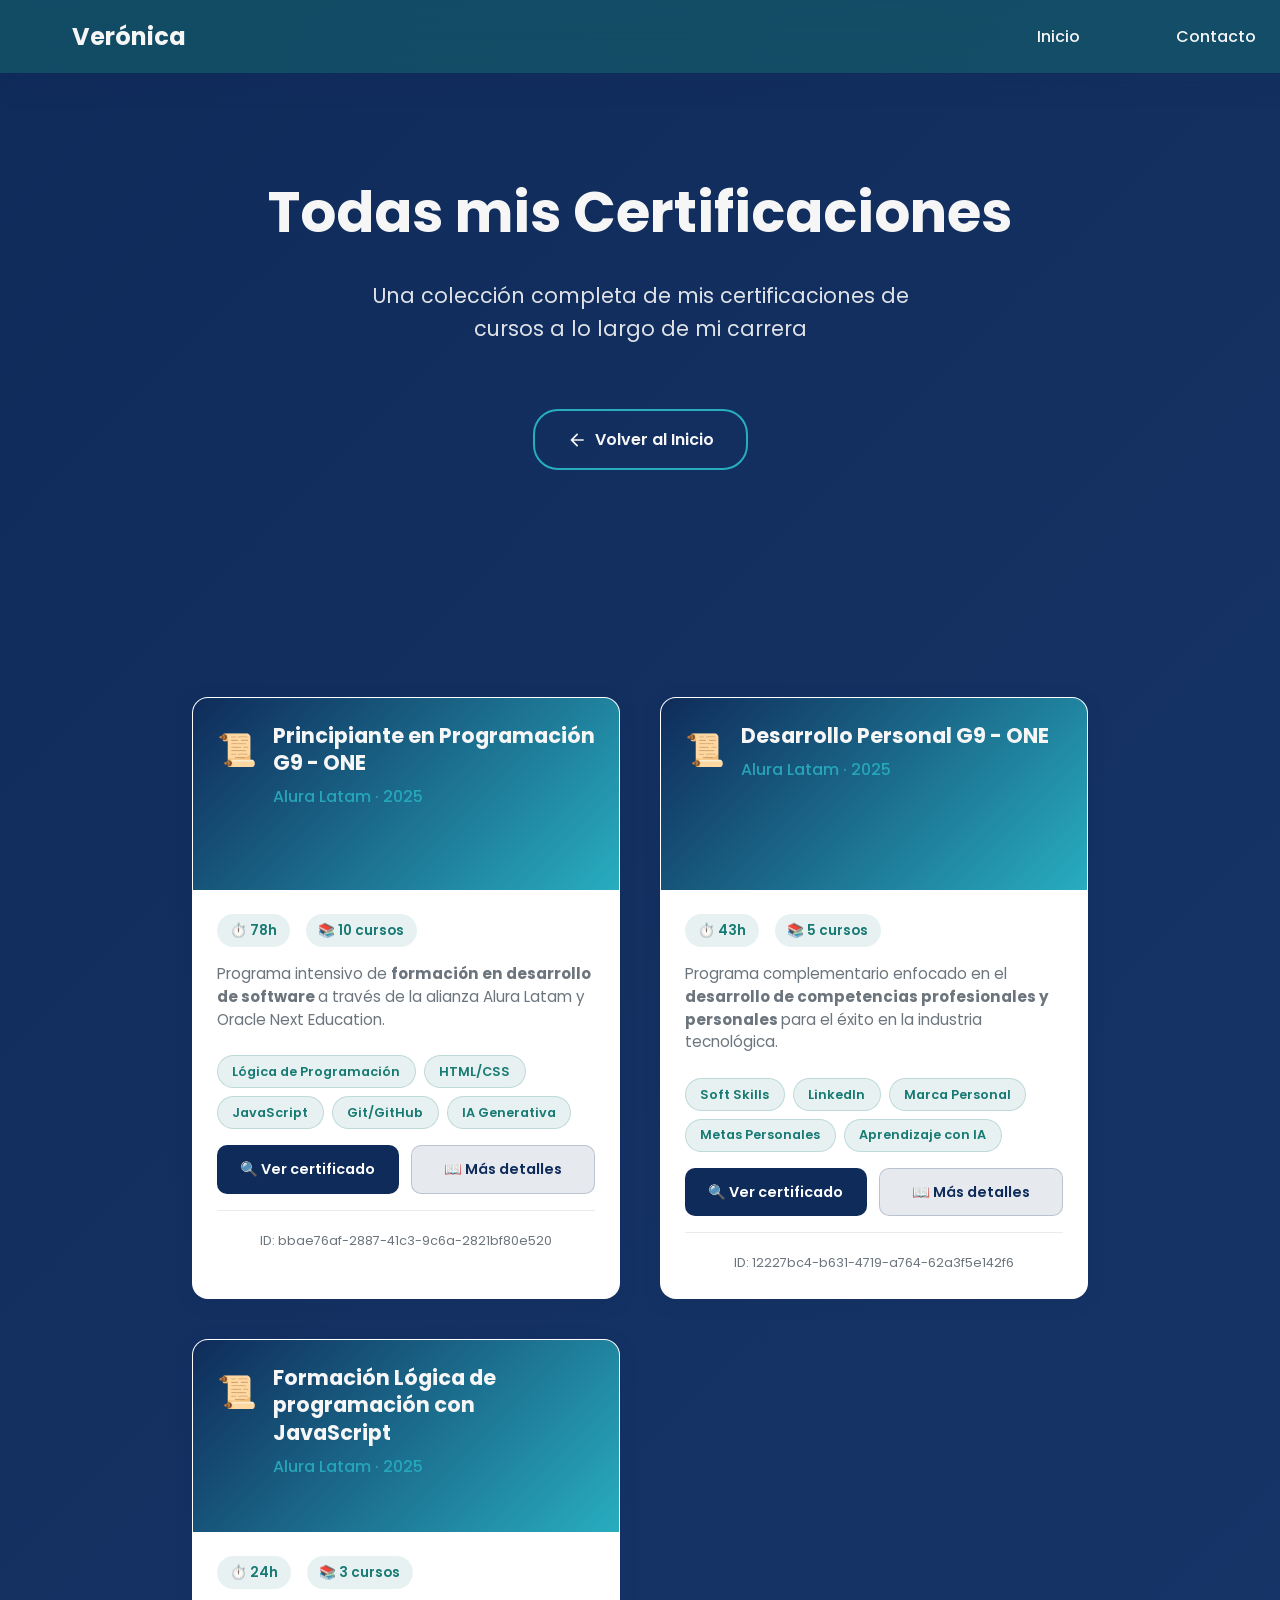
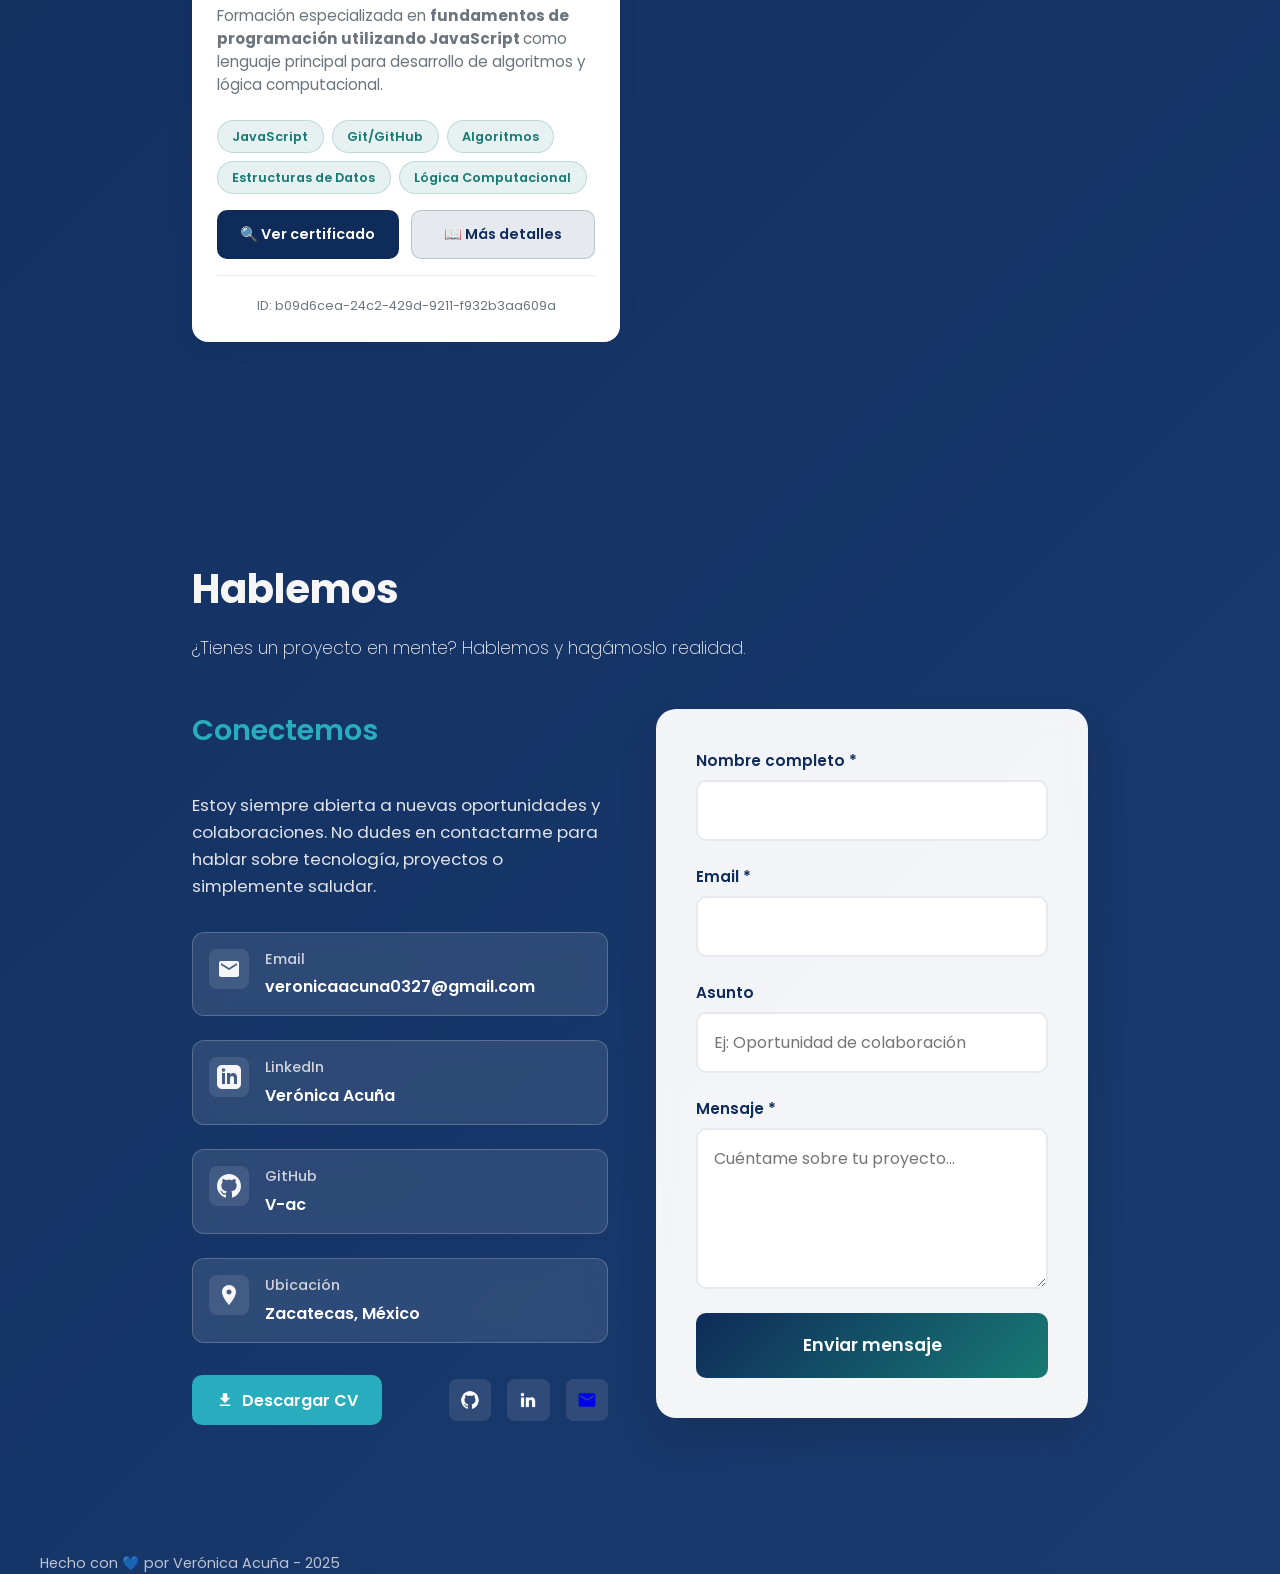
==== certificaciones.html @ 8373c69e "Iniciando Portafolio Web" ====
<!DOCTYPE html>
<html lang="es">

<head>
    <meta charset="UTF-8">
    <meta name="viewport" content="width=device-width, initial-scale=1.0">
    <title>Todos mis Proyectos - Verónica</title>
    <link rel="stylesheet" href="./styles/style.css">
    <link rel="stylesheet" href="./styles/certificaciones.css"> <!-- CSS EXCLUSIVO -->
</head>

<body class="pagina-certificaciones">
    <header class="header">
        <nav class="navegacion">
            <div class="logo">Verónica</div>
            <button class="menu-hamburguesa" id="menuHamburguesa">
                <span class="hamburger-line"></span>
                <span class="hamburger-line"></span>
                <span class="hamburger-line"></span>
            </button>
            <div class="nav-enlaces" id="navEnlaces">
                <a href="index.html">Inicio</a>
                <a href="certificaciones.html#contacto">Contacto</a>
            </div>
        </nav>
    </header>

    <main>
        <section class="hero-certificaciones">
            <h1>Todas mis Certificaciones</h1>
            <p>Una colección completa de mis certificaciones de cursos a lo largo de mi carrera</p>
            <a href="index.html" class="btn-volver">
                <svg width="20" height="20" viewBox="0 0 24 24" fill="currentColor">
                    <path d="M20 11H7.83l5.59-5.59L12 4l-8 8 8 8 1.41-1.41L7.83 13H20v-2z" />
                </svg>
                Volver al Inicio
            </a>
        </section>

        <!-- En tu certificaciones.html -->
        <div class="contenedor-certificaciones">
            <div id="certificacionesCompletas" class="proyectos-certificaciones">
                <!-- Las certificaciones se cargan automáticamente desde JavaScript -->
                <div class="estado-carga">
                    <p class="cargando">Cargando certificaciones...</p>
                </div>
            </div>
        </div>
    </main>



    <!-- Sección Contacto -->
    <section id="contacto" class="contacto">
        <div class="contacto-contenedor">
            <div class="contacto-header">
                <h2 class="contacto-titulo">Hablemos</h2>
                <p class="contacto-subtitulo">¿Tienes un proyecto en mente? Hablemos y hagámoslo realidad.</p>
            </div>

            <div class="contacto-grid">

                <!-- Información de Contacto -->
                <div class="contacto-info">
                    <h3 class="info-titulo">Conectemos</h3>
                    <p class="info-descripcion">
                        Estoy siempre abierta a nuevas oportunidades y colaboraciones.
                        No dudes en contactarme para hablar sobre tecnología, proyectos o simplemente saludar.
                    </p>

                    <div class="info-items">
                        <!-- Email -->
                        <div class="info-item">
                            <div class="info-icono">
                                <svg width="24" height="24" viewBox="0 0 24 24" fill="currentColor">
                                    <path
                                        d="M20 4H4c-1.1 0-1.99.9-1.99 2L2 18c0 1.1.9 2 2 2h16c1.1 0 2-.9 2-2V6c0-1.1-.9-2-2-2zm0 4l-8 5-8-5V6l8 5 8-5v2z" />
                                </svg>
                            </div>
                            <div class="info-contenido">
                                <span class="info-label">Email</span>
                                <a href="mailto:tu.email@ejemplo.com" class="info-valor">veronicaacuna0327@gmail.com</a>
                            </div>
                        </div>

                        <!-- LinkedIn -->
                        <div class="info-item">
                            <div class="info-icono">
                                <svg width="24" height="24" viewBox="0 0 24 24" fill="currentColor">
                                    <path
                                        d="M19 0h-14c-2.761 0-5 2.239-5 5v14c0 2.761 2.239 5 5 5h14c2.762 0 5-2.239 5-5v-14c0-2.761-2.238-5-5-5zm-11 19h-3v-11h3v11zm-1.5-12.268c-.966 0-1.75-.79-1.75-1.764s.784-1.764 1.75-1.764 1.75.79 1.75 1.764-.783 1.764-1.75 1.764zm13.5 12.268h-3v-5.604c0-3.368-4-3.113-4 0v5.604h-3v-11h3v1.765c1.396-2.586 7-2.777 7 2.476v6.759z" />
                                </svg>
                            </div>
                            <div class="info-contenido">
                                <span class="info-label">LinkedIn</span>
                                <a href="https://linkedin.com/in/verónica-acuña" class="info-valor"
                                    target="_blank">Verónica Acuña</a>
                            </div>
                        </div>

                        <!-- GitHub -->
                        <div class="info-item">
                            <div class="info-icono">
                                <svg width="24" height="24" viewBox="0 0 24 24" fill="currentColor">
                                    <path
                                        d="M12 0c-6.626 0-12 5.373-12 12 0 5.302 3.438 9.8 8.207 11.387.599.111.793-.261.793-.577v-2.234c-3.338.726-4.033-1.416-4.033-1.416-.546-1.387-1.333-1.756-1.333-1.756-1.089-.745.083-.729.083-.729 1.205.084 1.839 1.237 1.839 1.237 1.07 1.834 2.807 1.304 3.492.997.107-.775.418-1.305.762-1.604-2.665-.305-5.467-1.334-5.467-5.931 0-1.311.469-2.381 1.236-3.221-.124-.303-.535-1.524.117-3.176 0 0 1.008-.322 3.301 1.23.957-.266 1.983-.399 3.003-.404 1.02.005 2.047.138 3.006.404 2.291-1.552 3.297-1.23 3.297-1.23.653 1.653.242 2.874.118 3.176.77.84 1.235 1.911 1.235 3.221 0 4.609-2.807 5.624-5.479 5.921.43.372.823 1.102.823 2.222v3.293c0 .319.192.694.801.576 4.765-1.589 8.199-6.086 8.199-11.386 0-6.627-5.373-12-12-12z" />
                                </svg>
                            </div>
                            <div class="info-contenido">
                                <span class="info-label">GitHub</span>
                                <a href="https://github.com/V-ac" class="info-valor" target="_blank">V-ac</a>
                            </div>
                        </div>

                        <!-- Ubicación -->
                        <div class="info-item">
                            <div class="info-icono">
                                <svg width="24" height="24" viewBox="0 0 24 24" fill="currentColor">
                                    <path
                                        d="M12 2C8.13 2 5 5.13 5 9c0 5.25 7 13 7 13s7-7.75 7-13c0-3.87-3.13-7-7-7zm0 9.5c-1.38 0-2.5-1.12-2.5-2.5s1.12-2.5 2.5-2.5 2.5 1.12 2.5 2.5-1.12 2.5-2.5 2.5z" />
                                </svg>
                            </div>
                            <div class="info-contenido">
                                <span class="info-label">Ubicación</span>
                                <span class="info-valor">Zacatecas, México</span>
                            </div>
                        </div>
                    </div>

                    <!-- Enlaces rápidos -->
                    <div class="contacto-enlaces">
                        <a href="./assets/tu-cv.pdf" class="btn-cv" download>
                            <svg width="18" height="18" viewBox="0 0 24 24" fill="currentColor">
                                <path d="M19 9h-4V3H9v6H5l7 7 7-7zM5 18v2h14v-2H5z" />
                            </svg>
                            Descargar CV
                        </a>
                        <div class="social-links">
                            <a href="https://github.com/V-ac" class="social-link" aria-label="GitHub">
                                <img src="./asset/github.png" alt="GitHub">
                            </a>
                            <a href="https://linkedin.com/in/verónica-acuña" class="social-link" aria-label="LinkedIn">
                                <img src="./asset/linkedin.png" alt="LinkedIn">
                            </a>
                            <a href="mailto:tu.email@ejemplo.com" class="social-link" aria-label="Email">
                                <svg width="20" height="20" viewBox="0 0 24 24" fill="currentColor">
                                    <path
                                        d="M20 4H4c-1.1 0-1.99.9-1.99 2L2 18c0 1.1.9 2 2 2h16c1.1 0 2-.9 2-2V6c0-1.1-.9-2-2-2zm0 4l-8 5-8-5V6l8 5 8-5v2z" />
                                </svg>
                            </a>
                        </div>
                    </div>
                </div>

                <!-- Formulario de Contacto -->
                <div class="contacto-formulario">
                    <form class="formulario" id="form-contacto">
                        <div class="form-grupo">
                            <label for="nombre" class="form-label">Nombre completo *</label>
                            <input type="text" id="nombre" name="nombre" class="form-input" required>
                        </div>

                        <div class="form-grupo">
                            <label for="email" class="form-label">Email *</label>
                            <input type="email" id="email" name="email" class="form-input" required>
                        </div>

                        <div class="form-grupo">
                            <label for="asunto" class="form-label">Asunto</label>
                            <input type="text" id="asunto" name="asunto" class="form-input"
                                placeholder="Ej: Oportunidad de colaboración">
                        </div>

                        <div class="form-grupo">
                            <label for="mensaje" class="form-label">Mensaje *</label>
                            <textarea id="mensaje" name="mensaje" class="form-textarea" rows="5"
                                placeholder="Cuéntame sobre tu proyecto..." required></textarea>
                        </div>

                        <button type="submit" class="btn-enviar">
                            <span class="btn-texto">Enviar mensaje</span>
                            <span class="btn-cargando" style="display: none;">
                                <svg width="20" height="20" viewBox="0 0 24 24" fill="currentColor">
                                    <path
                                        d="M12 2a10 10 0 1 0 10 10A10 10 0 0 0 12 2zm0 18a8 8 0 1 1 8-8 8 8 0 0 1-8 8z"
                                        opacity=".5" />
                                    <path d="M20 12a8 8 0 0 1-8 8V4a8 8 0 0 1 8 8z" />
                                </svg>
                                Enviando...
                            </span>
                        </button>
                    </form>
                </div>

            </div>
        </div>
    </section>

    <!-- Modal para detalles de certificaciones -->
    <div id="modal-certificacion" class="modal">
        <div class="modal-contenido">
            <button class="modal-cerrar" id="modalCerrar">&times;</button>
            <div class="modal-header">
                <img id="modalImagen" src="" alt="" class="modal-imagen">
                <div class="modal-info">
                    <h2 id="modalTitulo"></h2>
                    <div id="modalTecnologias" class="modal-tecnologias"></div>
                    <span id="modalAño" class="modal-año"></span>
                </div>
            </div>
            <div class="modal-body">
                <div id="modalDescripcion" class="modal-descripcion"></div>
            </div>
        </div>
    </div>


    <footer class="footer-c">
        <div class="footer-contenido">
            <p class="footer-texto">Hecho con 💙 por Verónica Acuña - 2025</p>
        </div>
    </footer>

    <script src="./js/certificaciones-data.js"></script>
    <script src="./js/certificaciones-completas.js"></script>
</body>

</html>
---- styles/style.css ----
@import url('https://fonts.googleapis.com/css2?family=Krona+One&family=Montserrat:ital,wght@0,100..900;1,100..900&family=Poppins:ital,wght@0,100;0,200;0,300;0,400;0,500;0,600;0,700;0,800;0,900;1,100;1,200;1,300;1,400;1,500;1,600;1,700;1,800;1,900&display=swap');
@import url('https://cdnjs.cloudflare.com/ajax/libs/font-awesome/6.4.0/css/all.min.css');

/* ===== VARIABLES Y RESET ===== */
:root {
    --color-primario-azul: #0F2B5A;
    --color-secundario: #221F93;
    --color-terciario: #28ADBF;
    --color-cuarteto: #3AC66E;
    --color-primario: #0c0a0a;
    --color-sexteto: #44F052;
    --color-letra: #f6f6f6;
    --color-hoven: #272727;
    --fuente-poppins: "Poppins", sans-serif;
    --fuente-krona: "Krona One", sans-serif;
}

* {
    padding: 0;
    margin: 0;
    font-family: var(--fuente-poppins);
}

html {
    scroll-behavior: smooth;
}

body {
    background-color: var(--color-primario-azul);
    color: var(--color-letra);
    box-sizing: border-box;
    padding-top: 80px;
}

/* ===== HEADER Y NAVEGACIÓN ===== */
.header {
    padding: 1rem 2rem;
    background-color: #177a7369;
    backdrop-filter: blur(20px);
    -webkit-backdrop-filter: blur(20px);
    box-shadow: 0 8px 32px rgba(15, 43, 90, 0.1);
    position: fixed;
    width: 100%;
    top: 0;
    z-index: 1000;
}

.navegacion {
    display: flex;
    justify-content: space-between;
    align-items: center;
    max-width: 1200px;
    margin: 0 auto;
}

.logo {
    font-size: 1.5rem;
    font-weight: bold;
}

.nav-enlaces {
    display: flex;
    gap: 2rem;
}

.nav-enlaces a {
    margin-left: 2rem;
    text-decoration: none;
    color: var(--color-letra);
    font-weight: 500;
    padding: 0.5rem 1rem;
    border-radius: 25px;
    transition: all 0.3s ease;
}

.nav-enlaces a:hover {
    background: rgba(23, 122, 115, 0.2);
    transform: translateY(-2px);
    box-shadow: 0 5px 15px rgba(23, 122, 115, 0.2);
}

/* ===== MENÚ HAMBURGUESA ===== */
.menu-hamburguesa {
    display: none;
    flex-direction: column;
    justify-content: space-between;
    width: 30px;
    height: 21px;
    background: none;
    border: none;
    cursor: pointer;
    padding: 0;
    z-index: 1000;
}

.hamburger-line {
    width: 100%;
    height: 3px;
    background: #0F2B5A;
    border-radius: 2px;
    transition: all 0.3s ease;
}

.menu-hamburguesa.active .hamburger-line:nth-child(1) {
    transform: rotate(45deg) translate(6px, 6px);
}

.menu-hamburguesa.active .hamburger-line:nth-child(2) {
    opacity: 0;
}

.menu-hamburguesa.active .hamburger-line:nth-child(3) {
    transform: rotate(-45deg) translate(6px, -6px);
}

/* ===== SECCIÓN PRESENTACIÓN ===== */
.presentacion {
    display: flex;
    align-items: center;
    padding: 7% 15%;
    justify-content: space-between;
    gap: 80px;
}

.presentacion__contenido {
    width: 80%;
    display: flex;
    flex-direction: column;
    gap: 30px;
}

.presentacion__contenido__titulo {
    font-size: 2.25rem;
    font-weight: 400;
}

.titulo-destaque {
    color: var(--color-terciario);
    font-weight: 800;
}

.presentacion__contenido__texto {
    font-weight: 200;
    font-size: 1.5rem;
}

.presentacion__contenido__texto_2 {
    padding-top: 0px;
    font-weight: 300;
    font-size: 1rem;
}

.presentacion__enlaces {
    display: flex;
    justify-content: space-between;
    gap: 30px;
}

.presentacion__enlaces_link {
    width: 50%;
    text-align: center;
    padding: 17px 0px;
    border-radius: 20px;
    font-size: 1.5rem;
    text-decoration: none;
    color: var(--color-letra);
    border: 2px solid var(--color-terciario);
    display: flex;
    font-weight: 600;
    justify-content: center;
    gap: 10px;
}

.presentacion__enlaces_link:hover {
    background: rgba(23, 122, 115, 0.2);
    transform: translateY(-1px);
    box-shadow: 0 5px 15px rgba(23, 122, 115, 0.2);
}

.fotoVero {
    width: 30%;
    border-radius: 10%;
}

/* ===== SECCIÓN PROYECTOS ===== */
.proyectos-titulo {
    text-align: left;
    font-size: 2.5rem;
    color: var(--color-letra);
    padding: 7% 0% 0% 15%;
    margin-bottom: 1rem;
    font-weight: 700;
}

.proyectos-subtitulo {
    text-align: left;
    color: var(--color-letra);
    font-size: 1.1rem;
    margin-bottom: 3rem;
    padding: 0% 15%;
    font-weight: 200;
}

.proyectos-grid {
    display: grid;
    grid-template-columns: repeat(auto-fit, minmax(350px, 1fr));
    gap: 2.5rem;
    padding: 0% 15% 0% 15%;
}

/* ===== TARJETAS DE PROYECTOS ===== */
.proyecto-card {
    background: white;
    border-radius: 20px;
    overflow: hidden;
    box-shadow: 0 10px 30px rgba(15, 43, 90, 0.08);
    transition: all 0.4s cubic-bezier(0.25, 0.46, 0.45, 0.94);
    border: 1px solid rgba(15, 43, 90, 0.05);
    position: relative;
}

.proyecto-card:hover {
    transform: translateY(-12px);
    box-shadow: 0 25px 50px rgba(15, 43, 90, 0.15), 0 10px 20px rgba(15, 43, 90, 0.1);
}

.proyecto-imagen {
    position: relative;
    height: 220px;
    overflow: hidden;
    background: linear-gradient(135deg, #0F2B5A 0%, #177A73 100%);
}

.proyecto-imagen img {
    width: 100%;
    height: 100%;
    object-fit: cover;
    transition: all 0.4s ease;
}

.proyecto-card:hover .proyecto-imagen img {
    transform: scale(1.08);
}

.proyecto-badge {
    position: absolute;
    top: 1rem;
    right: 1rem;
    background: #177A73;
    color: white;
    padding: 0.4rem 1rem;
    border-radius: 25px;
    font-size: 0.8rem;
    font-weight: 600;
    backdrop-filter: blur(10px);
    border: 1px solid rgba(255, 255, 255, 0.2);
}

.proyecto-overlay {
    position: absolute;
    top: 0;
    left: 0;
    width: 100%;
    height: 100%;
    background: rgba(15, 43, 90, 0.8);
    display: flex;
    align-items: center;
    justify-content: center;
    opacity: 0;
    transition: all 0.3s ease;
}

.proyecto-card:hover .proyecto-overlay {
    opacity: 1;
}

.overlay-text {
    color: white;
    font-weight: 600;
    font-size: 1.1rem;
    transform: translateY(10px);
    transition: transform 0.3s ease;
}

.proyecto-card:hover .overlay-text {
    transform: translateY(0);
}

.proyecto-contenido {
    padding: 1.8rem;
}

.proyecto-nombre {
    color: #0F2B5A;
    font-size: 1.4rem;
    margin-bottom: 1rem;
    font-weight: 700;
    line-height: 1.3;
}

.proyecto-descripcion {
    color: #6C757D;
    line-height: 1.6;
    margin-bottom: 1.5rem;
    font-size: 0.95rem;
}

.proyecto-tech {
    display: flex;
    flex-wrap: wrap;
    gap: 0.6rem;
    margin-bottom: 2rem;
}

.tech-tag {
    background: rgba(23, 122, 115, 0.1);
    color: #177A73;
    padding: 0.4rem 0.9rem;
    border-radius: 20px;
    font-size: 0.8rem;
    font-weight: 600;
    border: 1.5px solid rgba(23, 122, 115, 0.2);
    transition: all 0.3s ease;
}

.tech-tag:hover {
    background: rgba(23, 122, 115, 0.2);
    transform: translateY(-2px);
}

.proyecto-enlaces {
    display: flex;
    justify-content: space-between;
    align-items: center;
    gap: 1rem;
}

.enlace-demo {
    display: flex;
    align-items: center;
    gap: 0.6rem;
    background: #0F2B5A;
    color: white;
    padding: 0.8rem 1.5rem;
    border-radius: 12px;
    text-decoration: none;
    font-weight: 600;
    font-size: 0.9rem;
    transition: all 0.3s ease;
    flex: 1;
    justify-content: center;
}

.enlace-demo:hover {
    background: #177A73;
    transform: translateY(-2px);
    box-shadow: 0 8px 20px rgba(23, 122, 115, 0.3);
}

.enlace-codigo {
    display: flex;
    align-items: center;
    gap: 0.6rem;
    padding: 0.8rem 1.2rem;
    border-radius: 12px;
    text-decoration: none;
    font-weight: 600;
    font-size: 0.9rem;
    transition: all 0.3s ease;
    background: rgba(30, 65, 126, 0.05);
    color: #0F2B5A;
    border: 1.5px solid rgba(15, 43, 90, 0.1);
}

.enlace-codigo:hover {
    background: rgba(15, 43, 90, 0.1);
    transform: translateY(-2px);
    border-color: rgba(15, 43, 90, 0.2);
}

.enlace-codigo img {
    width: 18px;
    height: 18px;
}

.ver-detalles {
    background: #0F2B5A;
    color: white;
    border: none;
    padding: 0.8rem 1.5rem;
    border-radius: 8px;
    font-weight: 600;
    cursor: pointer;
    transition: all 0.3s ease;
    width: 100%;
    margin-top: 1rem;
}

.ver-detalles:hover {
    background: #177A73;
    transform: translateY(-2px);
}

/* ===== BOTÓN PROYECTOS ===== */
.proyectos-accion {
    padding: 5% 0% 0% 15%;
    margin: 0 auto;
}

.btn-proyectos {
    display: inline-flex;
    align-items: center;
    gap: 0.8rem;
    color: var(--color-letra);
    padding: 1rem 2.5rem;
    border-radius: 50px;
    text-decoration: none;
    font-weight: 600;
    font-size: 1.2rem;
    transition: all 0.4s cubic-bezier(0.25, 0.46, 0.45, 0.94);
    box-shadow: 0 8px 25px rgba(15, 43, 90, 0.3);
    border: 2px solid transparent;
    position: relative;
    overflow: hidden;
}

.btn-proyectos::before {
    content: '';
    position: absolute;
    top: 0;
    left: -100%;
    width: 100%;
    height: 100%;
    background: linear-gradient(90deg, transparent, rgba(255, 255, 255, 0.2), transparent);
    transition: left 0.6s;
}

.btn-proyectos:hover::before {
    left: 100%;
}

.btn-proyectos:hover {
    transform: translateY(-3px);
    box-shadow: 0 15px 35px rgba(15, 43, 90, 0.4);
    background: var(--color-terciario);
}

.btn-proyectos:active {
    transform: translateY(-1px);
    box-shadow: 0 5px 15px rgba(15, 43, 90, 0.3);
}

.btn-texto {
    position: relative;
    z-index: 2;
}

.btn-icono {
    display: flex;
    align-items: center;
    justify-content: center;
    transition: transform 0.3s ease;
    position: relative;
    z-index: 2;
}

.btn-proyectos:hover .btn-icono {
    transform: translateX(5px);
}

/* ===== MODAL DE PROYECTOS ===== */
.modal {
    display: none;
    position: fixed;
    top: 0;
    left: 0;
    width: 100%;
    height: 100%;
    background: rgba(15, 43, 90, 0.9);
    backdrop-filter: blur(10px);
    z-index: 10000;
    overflow-y: auto;
    padding: 2rem;
}

.modal.mostrar {
    display: flex;
    justify-content: center;
    align-items: flex-start;
}

.modal-contenido {
    background: white;
    border-radius: 20px;
    max-width: 800px;
    width: 90%;
    margin: 2rem auto;
    position: relative;
    animation: modalEntrar 0.3s ease-out;
    box-shadow: 0 25px 50px rgba(0, 0, 0, 0.3);
}

@keyframes modalEntrar {
    from {
        opacity: 0;
        transform: translateY(-50px) scale(0.9);
    }

    to {
        opacity: 1;
        transform: translateY(0) scale(1);
    }
}

.modal-cerrar {
    position: absolute;
    top: 1rem;
    right: 1rem;
    background: #0F2B5A;
    color: white;
    border: none;
    width: 40px;
    height: 40px;
    border-radius: 50%;
    font-size: 1.5rem;
    cursor: pointer;
    z-index: 10;
    display: flex;
    align-items: center;
    justify-content: center;
    transition: all 0.3s ease;
}

.modal-cerrar:hover {
    background: #177A73;
    transform: rotate(90deg);
}

.modal-header {
    display: grid;
    grid-template-columns: 300px 1fr;
    gap: 2rem;
    padding: 2rem;
    border-bottom: 1px solid #E9ECEF;
}

.modal-imagen {
    width: 100%;
    height: 200px;
    object-fit: cover;
    border-radius: 15px;
    box-shadow: 0 10px 30px rgba(0, 0, 0, 0.2);
}

.modal-info h2 {
    color: #0F2B5A;
    font-size: 2rem;
    margin-bottom: 1rem;
    font-weight: 700;
}

.modal-tecnologias {
    display: flex;
    flex-wrap: wrap;
    gap: 0.5rem;
    margin-bottom: 1rem;
}

.modal-año {
    background: #177A73;
    color: white;
    padding: 0.4rem 1rem;
    border-radius: 20px;
    font-size: 0.9rem;
    font-weight: 600;
}

.modal-body {
    padding: 2rem;
}

.modal-descripcion {
    color: #6C757D;
    line-height: 1.7;
    font-size: 1.1rem;
    margin-bottom: 2rem;
}

.modal-descripcion h3,
.modal-descripcion h4 {
    color: #0F2B5A;
    margin: 1.5rem 0 0.5rem 0;
}

.modal-descripcion ul {
    margin: 1rem 0;
    padding-left: 1.5rem;
}

.modal-descripcion li {
    margin-bottom: 0.5rem;
}

.modal-acciones {
    display: flex;
    gap: 1rem;
    padding-top: 2rem;
    border-top: 1px solid #E9ECEF;
}

.modal-demo,
.modal-codigo {
    flex: 1;
    text-align: center;
    padding: 1.5rem;
    border-radius: 12px;
    display: flex;
    flex-direction: column;
    align-items: center;
    justify-content: center;
    gap: 0.5rem;
    color: #0a1f3d;
}

.modal-demo.no-disponible,
.modal-codigo.no-disponible {
    background: #FFF3CD;
    color: #856404 !important;
    border: 1px solid #FFEAA7;
    font-weight: 600;
    font-size: 0.9rem;
}

.modal-demo.no-disponible .no-disponible-texto,
.modal-codigo.no-disponible .no-disponible-texto {
    color: #856404 !important;
    font-size: 0.9rem;
    font-weight: 600;
    margin: 0;
}

.modal-demo .enlace-demo,
.modal-codigo .enlace-codigo {
    display: flex;
    align-items: center;
    justify-content: center;
    gap: 0.5rem;
    width: 100%;
    padding: 1rem;
    border-radius: 8px;
    text-decoration: none;
    font-weight: 600;
    transition: all 0.3s ease;
}

.modal-demo .enlace-demo {
    background: #0F2B5A;
    color: white;
}

.modal-demo .enlace-demo:hover {
    background: #177A73;
    transform: translateY(-2px);
}

.modal-codigo .enlace-codigo {
    background: #28A745;
    color: white;
}

.modal-codigo .enlace-codigo:hover {
    background: #218838;
    transform: translateY(-2px);
}

/* ===== SECCIÓN FORMACIÓN ===== */
.formacion {
    padding: 10% 15%;
    margin: 0 auto;
}

.formacion-titulo {
    text-align: left;
    font-size: 2.5rem;
    color: var(--color-letra);
    margin-bottom: 1rem;
    font-weight: 700;
}

.formacion-subtitulo {
    text-align: left;
    color: var(--color-letra);
    font-size: 1.1rem;
    margin-bottom: 3rem;
    font-weight: 200;
}

.formacion-grid {
    display: grid;
    grid-template-columns: repeat(auto-fit, minmax(400px, 1fr));
    gap: 3rem;
    margin: 0 auto;
}

.formacion-categoria {
    padding: 0%;
    border-radius: 20px;
}

.categoria-titulo {
    color: var(--color-letra);
    font-size: 1.4rem;
    margin-bottom: 1rem;
    display: flex;
    align-items: center;
    gap: 0.8rem;
    font-weight: 300;
}

.categoria-icono {
    font-size: 1.6rem;
}

.formacion-institucion-escuela {
    display: flex;
    flex-direction: column;
    gap: 0.3rem;
    margin-bottom: 0.8rem;
}

.institucion-nombre {
    font-weight: 700;
    color: #177A73;
    font-size: 0.95rem;
}

.institucion-unidad {
    color: #6C757D;
    font-size: 0.85rem;
    font-style: italic;
    line-height: 1.4;
}

.formacion-item {
    background: #F8F9FA;
    padding: 1.5rem;
    border-radius: 15px;
    margin-bottom: 1.5rem;
    border-left: 8px solid #177A73;
    transition: all 0.3s ease;
}

.formacion-item:hover {
    transform: translateX(5px);
    box-shadow: 0 5px 15px rgba(15, 43, 90, 0.1);
}

.formacion-item.destacado {
    border-left: 8px solid #20C997;
}

.formacion-header {
    display: flex;
    justify-content: space-between;
    align-items: flex-start;
    margin-bottom: 0.8rem;
    gap: 1rem;
}

.formacion-nombre {
    color: #0F2B5A;
    font-size: 1.1rem;
    font-weight: 600;
    line-height: 1.4;
    flex: 1;
}

.formacion-fecha {
    background: #177A73;
    color: white;
    padding: 0.3rem 0.8rem;
    border-radius: 15px;
    font-size: 0.8rem;
    font-weight: 600;
    white-space: nowrap;
}

.formacion-descripcion {
    color: #6C757D;
    line-height: 1.5;
    font-size: 0.9rem;
    margin-bottom: 1rem;
}

.formacion-tech {
    display: flex;
    flex-wrap: wrap;
    gap: 0.5rem;
    margin-bottom: 1rem;
}

.formacion-enlaces {
    display: flex;
    justify-content: space-between;
    align-items: center;
    gap: 1rem;
    flex-wrap: wrap;
}

.enlace-certificado {
    display: flex;
    align-items: center;
    gap: 0.5rem;
    background: #0F2B5A;
    color: white;
    padding: 0.6rem 1.2rem;
    border-radius: 8px;
    text-decoration: none;
    font-size: 0.85rem;
    font-weight: 600;
    transition: all 0.3s ease;
}

.enlace-certificado:hover {
    background: #177A73;
    transform: translateY(-2px);
}

.enlace-certificado img {
    width: 16px;
    height: 16px;
}

.credencial-id {
    color: #6C757D;
    font-size: 0.8rem;
    font-style: italic;
}

.ver-todas {
    display: inline-flex;
    align-items: center;
    gap: 0.8rem;
    color: var(--color-letra);
    padding: 1rem 2.5rem;
    border-radius: 50px;
    text-decoration: none;
    font-weight: 600;
    font-size: 1rem;
    transition: all 0.4s cubic-bezier(0.25, 0.46, 0.45, 0.94);
    box-shadow: 0 8px 25px rgba(15, 43, 90, 0.3);
    border: 2px solid transparent;
    position: relative;
    overflow: hidden;
}

.ver-todas:hover {
    background: #177A73;
    transform: translateY(-2px);
}

/* ===== SECCIÓN EN PROGRESO ===== */
.progreso-item {
    background: #F8F9FA;
    padding: 1.5rem;
    border-radius: 15px;
    margin-bottom: 1.5rem;
    border-left: 4px solid #20C997;
}

.progreso-header {
    display: flex;
    justify-content: space-between;
    align-items: center;
    margin-bottom: 1rem;
    gap: 1rem;
}

.progreso-nombre {
    color: #0F2B5A;
    font-size: 1rem;
    font-weight: 600;
    flex: 1;
}

.progreso-estado {
    color: #20C997;
    font-size: 0.8rem;
    font-weight: 700;
    white-space: nowrap;
}

.progreso-bar {
    width: 100%;
    height: 6px;
    background: rgba(15, 43, 90, 0.1);
    border-radius: 10px;
    overflow: hidden;
    margin-bottom: 1rem;
}

.progreso-fill {
    height: 100%;
    background: linear-gradient(90deg, #177A73, #20C997);
    border-radius: 10px;
    transition: width 1s ease-in-out;
}

.progreso-descripcion {
    color: #6C757D;
    font-size: 0.85rem;
    line-height: 1.4;
}

/* ===== SECCIÓN HABILIDADES CON ICONOS REALES ===== */
.habilidades {
    padding: 5% 15%;
    margin: 0 auto;
}

.habilidades-titulo {
    text-align: left;
    font-size: 2.5rem;
    color: var(--color-letra);
    margin-bottom: 1rem;
    font-weight: 700;
}

.habilidades-subtitulo {
    text-align: left;
    color: var(--color-letra);
    font-size: 1.1rem;
    margin-bottom: 3rem;
    font-weight: 200;
}

.habilidades-grid {
    display: grid;
    grid-template-columns: repeat(auto-fit, minmax(400px, 1fr));
    gap: 2rem;
    margin: 0 auto;
}

.habilidad-categoria {
    background: white;
    padding: 2rem;
    border-radius: 20px;
    box-shadow: 0 10px 30px rgba(15, 43, 90, 0.08);
    border: 1px solid rgba(15, 43, 90, 0.05);
    transition: all 0.3s ease;
    position: relative;
}

.habilidad-categoria:hover {
    transform: translateY(-5px);
    box-shadow: 0 15px 40px rgba(15, 43, 90, 0.12);
}

.categoria-header {
    display: flex;
    justify-content: space-between;
    align-items: center;
    margin-bottom: 1.5rem;
    padding-bottom: 1rem;
    border-bottom: 2px solid rgba(23, 122, 115, 0.1);
}

.categoria-nombre {
    color: #0F2B5A;
    font-size: 1.3rem;
    font-weight: 700;
    display: flex;
    align-items: center;
    gap: 0.5rem;
}

.categoria-icono {
    font-size: 1.3rem;
    width: 24px;
    color: var(--color-primario-azul);
}

.categoria-nivel {
    background: #20C997;
    color: white;
    padding: 0.3rem 0.8rem;
    border-radius: 15px;
    font-size: 0.8rem;
    font-weight: 600;
}

.categoria-nivel.cursando {
    background: #FFC107;
    color: #0F2B5A;
    animation: pulse 2s infinite;
}

@keyframes pulse {
    0% {
        box-shadow: 0 0 0 0 rgba(255, 193, 7, 0.4);
    }

    70% {
        box-shadow: 0 0 0 10px rgba(255, 193, 7, 0);
    }

    100% {
        box-shadow: 0 0 0 0 rgba(255, 193, 7, 0);
    }
}

.habilidades-lista {
    display: grid;
    grid-template-columns: 1fr 1fr;
    gap: 1rem;
}

.habilidad-item {
    display: flex;
    align-items: center;
    gap: 0.7rem;
    padding: 0.8rem;
    background: rgba(23, 122, 115, 0.05);
    border-radius: 12px;
    border: 1px solid rgba(23, 122, 115, 0.1);
    transition: all 0.3s ease;
}

.habilidad-item:hover {
    background: rgba(23, 122, 115, 0.1);
    transform: translateX(5px);
}

.habilidad-icono {
    font-size: 1.2rem;
    display: flex;
    align-items: center;
    justify-content: center;
    min-width: 24px;
    color: var(--color-primario-azul);
}

.habilidad-nombre {
    color: #0F2B5A;
    font-weight: 600;
    font-size: 0.9rem;
}

/* ===== SECCIÓN CONTACTO ===== */
.contacto {
    padding: 10% 15%;
    margin: 0 auto;
}

.contacto-contenedor {
    margin: 0 auto;
}

.contacto-header {
    text-align: center;
    margin-bottom: 3rem;
}

.contacto-titulo {
    text-align: left;
    font-size: 2.5rem;
    color: var(--color-letra);
    margin-bottom: 1rem;
    font-weight: 700;
}

.contacto-subtitulo {
    text-align: left;
    color: var(--color-letra);
    font-size: 1.1rem;
    margin-bottom: 3rem;
    font-weight: 200;
}

.contacto-grid {
    display: grid;
    grid-template-columns: 1fr 1fr;
    gap: 3rem;
    align-items: start;
}

.contacto-info {
    display: flex;
    flex-direction: column;
    gap: 2rem;
}

.info-titulo {
    font-size: 1.8rem;
    font-weight: 600;
    margin-bottom: 0.5rem;
    color: var(--color-terciario);
}

.info-descripcion {
    opacity: 0.9;
    line-height: 1.6;
    font-size: 1.05rem;
}

.info-items {
    display: flex;
    flex-direction: column;
    gap: 1.5rem;
}

.info-item {
    display: flex;
    align-items: flex-start;
    gap: 1rem;
    padding: 1rem;
    background: rgba(255, 255, 255, 0.1);
    border-radius: 12px;
    border: 1px solid rgba(255, 255, 255, 0.2);
    transition: all 0.3s ease;
    backdrop-filter: blur(10px);
}

.info-item:hover {
    background: rgba(255, 255, 255, 0.15);
    transform: translateX(5px);
}

.info-icono {
    padding: 0.5rem;
    background: rgba(255, 255, 255, 0.1);
    border-radius: 8px;
    display: flex;
    align-items: center;
    justify-content: center;
}

.info-contenido {
    display: flex;
    flex-direction: column;
    gap: 0.3rem;
}

.info-label {
    font-size: 0.9rem;
    opacity: 0.8;
    font-weight: 500;
}

.info-valor {
    color: white;
    text-decoration: none;
    font-weight: 600;
    transition: all 0.3s ease;
}

.info-valor:hover {
    color: #20C997;
}

.contacto-enlaces {
    display: flex;
    justify-content: space-between;
    align-items: center;
    gap: 1rem;
    flex-wrap: wrap;
}

.btn-cv {
    display: flex;
    align-items: center;
    gap: 0.5rem;
    background: var(--color-terciario);
    color: white;
    padding: 0.8rem 1.5rem;
    border-radius: 10px;
    text-decoration: none;
    font-weight: 600;
    transition: all 0.3s ease;
}

.btn-cv:hover {
    background: #1dbd8d;
    transform: translateY(-2px);
    box-shadow: 0 8px 20px rgba(32, 201, 151, 0.3);
}

.social-links {
    display: flex;
    gap: 1rem;
}

.social-link {
    display: flex;
    align-items: center;
    justify-content: center;
    padding: 0.7rem;
    background: rgba(255, 255, 255, 0.1);
    border-radius: 8px;
    transition: all 0.3s ease;
}

.social-link:hover {
    background: rgba(255, 255, 255, 0.2);
    transform: translateY(-2px);
}

.social-link img {
    width: 20px;
    height: 20px;
    filter: brightness(0) invert(1);
}

.contacto-formulario {
    background: rgba(255, 255, 255, 0.95);
    padding: 2.5rem;
    border-radius: 20px;
    box-shadow: 0 20px 40px rgba(0, 0, 0, 0.1);
    backdrop-filter: blur(10px);
}

.formulario {
    display: flex;
    flex-direction: column;
    gap: 1.5rem;
}

.form-grupo {
    display: flex;
    flex-direction: column;
    gap: 0.5rem;
}

.form-label {
    color: #0F2B5A;
    font-weight: 600;
    font-size: 0.95rem;
}

.form-input,
.form-textarea {
    padding: 1rem;
    border: 2px solid rgba(15, 43, 90, 0.1);
    border-radius: 10px;
    font-size: 1rem;
    transition: all 0.3s ease;
    background: white;
    color: #0F2B5A;
}

.form-input:focus,
.form-textarea:focus {
    outline: none;
    border-color: #177A73;
    box-shadow: 0 0 0 3px rgba(23, 122, 115, 0.1);
}

.form-textarea {
    resize: vertical;
    min-height: 120px;
    font-family: inherit;
}

.btn-enviar {
    background: linear-gradient(135deg, #0F2B5A, #177A73);
    color: white;
    border: none;
    padding: 1.2rem 2rem;
    border-radius: 10px;
    font-size: 1.1rem;
    font-weight: 600;
    cursor: pointer;
    transition: all 0.3s ease;
    display: flex;
    align-items: center;
    justify-content: center;
    gap: 0.5rem;
}

.btn-enviar:hover {
    transform: translateY(-2px);
    box-shadow: 0 10px 25px rgba(15, 43, 90, 0.3);
}

.btn-enviar:active {
    transform: translateY(0);
}

.btn-cargando svg {
    animation: spin 1s linear infinite;
}

@keyframes spin {
    from {
        transform: rotate(0deg);
    }

    to {
        transform: rotate(360deg);
    }
}

/* ===== FOOTER ===== */
.footer {
    background: #0a1f3d;
    padding: 2rem;
    text-align: center;
    border-top: 1px solid rgba(255, 255, 255, 0.1);
}

.footer-contenido {
    max-width: 1200px;
    margin: 0 auto;
    display: flex;
    justify-content: space-between;
    align-items: center;
    flex-wrap: wrap;
    gap: 1rem;
}

.footer-texto {
    color: rgba(255, 255, 255, 0.7);
    font-size: 0.9rem;
}

.footer-enlaces {
    display: flex;
    gap: 2rem;
}

.footer-link {
    color: rgba(255, 255, 255, 0.7);
    text-decoration: none;
    font-size: 0.9rem;
    transition: color 0.3s ease;
}

.footer-link:hover {
    color: #20C997;
}

/* ===== MEDIA QUERIES ORGANIZADAS ===== */

/* Desktop: 1200px+ */
@media (min-width: 1200px) {
    .menu-hamburguesa {
        display: none !important;
    }

    .nav-enlaces {
        display: flex !important;
    }
}

/* Tablet: 768px - 1199px */
@media (max-width: 1199px) {
    .header {
        padding: 1rem 5%;
        background-color: rgba(255, 255, 255, 0);
    }

    .logo {
        font-size: 2rem;
        background-color: #0c0a0a38;
        border-radius: 50%;
    }

    .menu-hamburguesa {
        display: flex;
    }

    .nav-enlaces {
        position: fixed;
        top: 70px;
        left: 0;
        width: 100%;
        background: white;
        flex-direction: column;
        padding: 2rem;
        transform: translateY(-100%);
        opacity: 0;
        transition: all 0.3s ease;
        display: none;
    }

    .nav-enlaces.active {
        transform: translateY(0);
        opacity: 1;
        display: flex;
    }

    .nav-enlaces a {
        margin: 0.5rem 0;
        padding: 1rem;
        text-align: center;
        width: 100%;
    }

    .presentacion {
        flex-direction: column-reverse;
        padding: 2rem 5%;
        text-align: center;
        gap: 2rem;
    }

    .presentacion__contenido {
        width: 100%;
        max-width: 600px;
    }

    .presentacion__contenido__titulo {
        font-size: 2.2rem;
    }

    .fotoVero {
        max-width: 350px;
    }

    .proyectos-titulo,
    .proyectos-subtitulo,
    .proyectos-grid {
        padding-left: 5%;
        padding-right: 5%;
    }

    .proyectos-grid {
        grid-template-columns: repeat(2, 1fr);
    }

    .formacion,
    .habilidades,
    .contacto {
        padding: 4rem 5%;
    }

    .formacion-grid {
        grid-template-columns: 1fr;
    }

    .habilidades-grid {
        grid-template-columns: repeat(2, 1fr);
    }
}

/* Mobile Large: 481px - 767px */
@media (max-width: 767px) {
    .header {
        padding: 1rem 5%;
    }

    .presentacion {
        padding: 1.5rem 5%;
    }

    .presentacion__contenido__titulo {
        font-size: 1.8rem;
    }

    .presentacion__enlaces {
        justify-content: center;
        flex-wrap: wrap;
    }

    .fotoVero {
        max-width: 280px;
    }

    .proyectos-titulo,
    .proyectos-subtitulo,
    .proyectos-grid {
        padding-left: 5%;
        padding-right: 5%;
    }

    .proyectos-grid {
        grid-template-columns: 1fr;
    }

    .proyecto-enlaces {
        flex-direction: column;
    }

    .enlace-demo,
    .enlace-codigo {
        width: 100%;
    }

    .proyectos-accion {
        margin-top: 2rem;
        padding: 1rem 5%;
    }

    .btn-proyectos {
        width: 100%;
        max-width: 300px;
        padding: 0.9rem 1.5rem;
    }

    .formacion,
    .habilidades,
    .contacto {
        padding: 3rem 5%;
    }

    .formacion-categoria {
        padding: 1.5rem;
    }

    .formacion-header {
        flex-direction: column;
    }

    .formacion-enlaces {
        flex-direction: column;
    }

    .habilidades-grid {
        grid-template-columns: 1fr;
    }

    .habilidades-lista {
        grid-template-columns: 1fr;
    }

    .categoria-header {
        flex-direction: column;
    }

    .contacto-grid {
        grid-template-columns: 1fr;
    }

    .contacto-titulo {
        font-size: 2.2rem;
    }

    .contacto-formulario {
        padding: 1.5rem;
    }

    .contacto-enlaces {
        flex-direction: column;
    }

    .info-item {
        flex-direction: column;
    }

    .footer-contenido {
        flex-direction: column;
    }
}

/* Mobile Small: 320px - 480px */
@media (max-width: 480px) {
    .header {
        padding: 0.8rem 5%;
    }

    .logo {
        font-size: 1.2rem;
    }

    .presentacion {
        padding: 1rem 5%;
    }

    .presentacion__contenido__titulo {
        font-size: 1.5rem;
    }

    .presentacion__contenido__texto,
    .presentacion__contenido__texto_2 {
        font-size: 0.9rem;
    }

    .presentacion__enlaces {
        flex-direction: column;
    }

    .presentacion__enlaces_link {
        width: 100%;
        max-width: 250px;
    }

    .fotoVero {
        max-width: 250px;
    }

    .proyectos-titulo,
    .formacion-titulo,
    .habilidades-titulo {
        font-size: 1.8rem;
    }

    .proyecto-contenido {
        padding: 1.2rem;
    }

    .proyecto-nombre {
        font-size: 1.1rem;
    }

    .proyecto-tech {
        gap: 0.3rem;
    }

    .tech-tag {
        font-size: 0.7rem;
        padding: 0.2rem 0.6rem;
    }

    .formacion-item,
    .progreso-item {
        padding: 1rem;
    }

    .categoria-titulo {
        font-size: 1.1rem;
    }

    .formacion-nombre {
        font-size: 1rem;
    }

    .categoria-nombre {
        font-size: 1rem;
    }

    .habilidad-item {
        padding: 0.5rem;
    }

    .habilidad-nombre {
        font-size: 0.8rem;
    }

    .contacto-titulo {
        font-size: 1.8rem;
    }

    .contacto-subtitulo {
        font-size: 1rem;
    }

    .contacto-formulario {
        padding: 1.2rem;
    }

    .form-input,
    .form-textarea {
        padding: 0.8rem;
    }

    .btn-enviar {
        padding: 1rem 1.5rem;
    }

    .social-links {
        gap: 0.5rem;
    }

    .social-link {
        padding: 0.5rem;
    }

    .footer {
        padding: 1.5rem 5%;
    }

    .footer-enlaces {
        gap: 1rem;
    }

    .footer-link {
        font-size: 0.8rem;
    }
}

/* Modal Responsive */
@media (max-width: 768px) {
    .modal {
        padding: 1rem;
    }

    .modal-header {
        grid-template-columns: 1fr;
        text-align: center;
    }

    .modal-imagen {
        height: 150px;
    }

    .modal-acciones {
        flex-direction: column;
    }
}

/* Responsive 
@media (max-width: 1200px) {

    .header {
        padding: 10%;
    }

    .header__menu {
        justify-content: center;
    }


    .presentacion {
        flex-direction: column-reverse;
        padding: 5%;
    }

    .presentacion_contenido {
        width: auto;
    }

}

@media (max-width: 768px) {
    .presentacion {
        flex-direction: column-reverse;
        text-align: center;
        padding-top: 4rem;
    }

    .presentacion__contenido__titulo {
        font-size: 2rem;
    }

    .nav-enlaces {
        display: none;
        /* O implementa un menú hamburguesa 
    }

    .fotoVero {
        max-width: 300px;
    }
}

/* ===== RESPONSIVE proyectos===== 
@media (max-width: 768px) {
    .proyectos {
        padding: 3rem 1rem;
    }

    .proyectos-titulo {
        font-size: 2rem;
    }

    .proyectos-grid {
        grid-template-columns: 1fr;
        gap: 2rem;
    }

    .proyecto-card {
        margin: 0 auto;
        max-width: 400px;
    }

    .proyecto-enlaces {
        flex-direction: column;
    }

    .enlace-demo,
    .enlace-codigo {
        width: 100%;
        justify-content: center;
    }
}

@media (max-width: 480px) {
    .proyecto-contenido {
        padding: 1.5rem;
    }

    .proyecto-nombre {
        font-size: 1.2rem;
    }

    .proyecto-tech {
        gap: 0.4rem;
    }

    .tech-tag {
        font-size: 0.75rem;
        padding: 0.3rem 0.7rem;
    }
}

/* ===== RESPONSIVE bton===== 
@media (max-width: 768px) {
    .proyectos-accion {
        margin-top: 2rem;
        padding: 1.5rem 0;
    }

    .btn-proyectos {
        padding: 0.9rem 2rem;
        font-size: 1rem;
    }
}

@media (max-width: 480px) {
    .btn-proyectos {
        width: 100%;
        max-width: 280px;
        justify-content: center;
        padding: 0.8rem 1.5rem;
    }
}


/* ===== RESPONSIVE formacion===== 
@media (max-width: 768px) {
    .formacion {
        padding: 3rem 1rem;
    }

    .formacion-grid {
        grid-template-columns: 1fr;
        gap: 2rem;
    }

    .formacion-categoria {
        padding: 1.5rem;
    }

    .formacion-header {
        flex-direction: column;
        align-items: flex-start;
        gap: 0.5rem;
    }

    .formacion-enlaces {
        flex-direction: column;
        align-items: flex-start;
        gap: 0.8rem;
    }

    .progreso-header {
        flex-direction: column;
        align-items: flex-start;
        gap: 0.5rem;
    }
}

@media (max-width: 480px) {
    .formacion-titulo {
        font-size: 2rem;
    }

    .formacion-item,
    .progreso-item {
        padding: 1.2rem;
    }

    .categoria-titulo {
        font-size: 1.2rem;
    }
}

/* ===== RESPONSIVE habilidades===== 
@media (max-width: 768px) {
    .habilidades {
        padding: 3rem 1rem;
    }

    .habilidades-grid {
        grid-template-columns: 1fr;
        gap: 1.5rem;
    }

    .habilidad-categoria {
        padding: 1.5rem;
    }

    .soft-skills {
        grid-template-columns: 1fr;
    }

    .categoria-header {
        flex-direction: column;
        align-items: flex-start;
        gap: 0.5rem;
    }
}

@media (max-width: 480px) {
    .habilidades-titulo {
        font-size: 2rem;
    }

    .categoria-nombre {
        font-size: 1.1rem;
    }

    .soft-skill-item {
        padding: 0.6rem;
    }
}


/* ===== RESPONSIVE contacto y footer===== 
@media (max-width: 768px) {
    .contacto {
        padding: 3rem 1rem;
    }

    .contacto-grid {
        grid-template-columns: 1fr;
        gap: 3rem;
    }

    .contacto-titulo {
        font-size: 2.5rem;
    }

    .contacto-formulario {
        padding: 2rem;
    }

    .contacto-enlaces {
        flex-direction: column;
        align-items: flex-start;
        gap: 1.5rem;
    }

    .footer-contenido {
        flex-direction: column;
        text-align: center;
    }

    .footer-enlaces {
        justify-content: center;
    }
}

@media (max-width: 480px) {
    .contacto-titulo {
        font-size: 2rem;
    }

    .contacto-formulario {
        padding: 1.5rem;
    }

    .info-item {
        flex-direction: column;
        align-items: flex-start;
        gap: 0.8rem;
    }

    .social-links {
        gap: 0.5rem;
    }
}




/*.logo {
    font-size: 1.5rem;
    font-weight: bold;
    color: #0F2B5A;
    background: linear-gradient(135deg, #0F2B5A 0%, #177A73 100%);
    -webkit-background-clip: text;
    background-clip: text;
}*/
---- styles/certificaciones.css ----
/* ===== PÁGINA CERTIFICACIONES COMPLETAS ===== */
.pagina-certificaciones {
    min-height: 100vh;
    background: linear-gradient(135deg, var(--color-primario-azul) 0%, #1a3a6e 100%);
    color: var(--color-letra);
}

/* ===== HERO SECTION ===== */
.hero-certificaciones {
    text-align: center;
    padding: 7% 15%;
    margin-bottom: 3rem;
}

.hero-certificaciones h1 {
    font-size: 3.5rem;
    font-weight: 700;
    margin-bottom: 1.5rem;
    background: var(--color-letra);
    -webkit-background-clip: text;
    -webkit-text-fill-color: transparent;
    background-clip: text;
}

.hero-certificaciones p {
    font-size: 1.3rem;
    opacity: 0.9;
    max-width: 600px;
    margin: 0 auto 2rem;
    line-height: 1.6;
}

/* ===== CONTENEDOR PRINCIPAL ===== */
.contenedor-certificaciones {
    padding: 7% 15%;
}

/* ===== GRID DE CERTIFICACIONES ===== */
.proyectos-certificaciones {
    display: grid;
    grid-template-columns: repeat(auto-fit, minmax(400px, 1fr));
    gap: 2.5rem;
}

/* ===== TARJETAS DE CERTIFICACIONES ===== */
.certificacion-card {
    background: rgba(255, 255, 255, 0.95);
    border-radius: 20px;
    overflow: hidden;
    box-shadow: 0 15px 40px rgba(15, 43, 90, 0.15);
    transition: all 0.4s cubic-bezier(0.25, 0.46, 0.45, 0.94);
    border: 1px solid rgba(255, 255, 255, 0.2);
    animation: fadeInUp 0.6s ease-out;
}

.certificacion-card:hover {
    transform: translateY(-10px);
    box-shadow: 0 25px 60px rgba(15, 43, 90, 0.25);
}

/* Header de certificación */
.certificacion-header {
    position: relative;
    height: 9rem;
    overflow: hidden;
    background: linear-gradient(135deg, var(--color-primario-azul) 0%, var(--color-terciario) 100%);
    display: flex;
    align-items: center;
    justify-content: center;
    padding: 2rem;
}

.certificacion-imagen {
    width: 100%;
    height: 100%;
    object-fit: cover;
    transition: transform 0.4s ease;
}

.certificacion-card:hover .certificacion-imagen {
    transform: scale(1.1);
}

.certificacion-icono {
    font-size: 4rem;
    opacity: 0.8;
}

.etiquetas-certificacion {
    position: absolute;
    top: 1rem;
    left: 1rem;
    display: flex;
    gap: 0.5rem;
    flex-wrap: wrap;
}

.etiqueta-institucion {
    background: var(--color-terciario);
    color: white;
    padding: 0.4rem 1rem;
    border-radius: 15px;
    font-size: 0.8rem;
    font-weight: 600;
    backdrop-filter: blur(10px);
}

.etiqueta-año {
    background: var(--color-primario-azul);
    color: var(--color-letra);
    padding: 0.4rem 1rem;
    border-radius: 15px;
    font-size: 0.8rem;
    font-weight: 600;
}

.etiqueta-horas {
    background: rgba(40, 173, 191, 0.9);
    color: white;
    padding: 0.4rem 1rem;
    border-radius: 15px;
    font-size: 0.8rem;
    font-weight: 600;
}

/* Contenido de certificación */
.certificacion-contenido {
    padding: 2rem;
}

.certificacion-titulo {
    color: var(--color-letra);
    font-size: 1.5rem;
    font-weight: 700;
    margin-bottom: 1rem;
    line-height: 1.3;
}

.certificacion-institucion {
    color: var(--color-terciario);
    font-weight: 600;
    font-size: 1rem;
    margin-bottom: 0.5rem;
}

.certificacion-detalles {
    color: #6C757D;
    font-size: 0.9rem;
    margin-bottom: 1rem;
}

.certificacion-descripcion {
    color: #6C757D;
    line-height: 1.6;
    margin-bottom: 1.5rem;
    font-size: 1rem;
}

/* Tecnologías */
.certificacion-tech {
    display: flex;
    flex-wrap: wrap;
    gap: 0.5rem;
    margin-bottom: 2rem;
}

.tech-tag-certificacion {
    background: rgba(23, 122, 115, 0.1);
    color: #177A73;
    padding: 0.5rem 1rem;
    border-radius: 20px;
    font-size: 0.85rem;
    font-weight: 600;
    border: 2px solid rgba(23, 122, 115, 0.2);
    transition: all 0.3s ease;
}

.tech-tag-certificacion:hover {
    background: rgba(23, 122, 115, 0.2);
    transform: translateY(-2px);
}

/* Enlaces */
.certificacion-enlaces {
    display: flex;
    gap: 1rem;
    justify-content: space-between;
    align-items: center;
}

.enlace-certificado {
    display: flex;
    align-items: center;
    gap: 0.5rem;
    background: var(--color-primario-azul);
    color: white;
    padding: 1rem 1.5rem;
    border-radius: 12px;
    text-decoration: none;
    font-weight: 600;
    transition: all 0.3s ease;
    flex: 1;
    justify-content: center;
}

.enlace-certificado:hover {
    background: #177A73;
    transform: translateY(-2px);
    box-shadow: 0 8px 20px rgba(23, 122, 115, 0.3);
}

.ver-detalles-certificacion {
    background: rgba(15, 43, 90, 0.1);
    color: var(--color-primario-azul);
    border: 2px solid rgba(15, 43, 90, 0.2);
    padding: 1rem 1.5rem;
    border-radius: 12px;
    font-weight: 600;
    cursor: pointer;
    transition: all 0.3s ease;
    display: flex;
    align-items: center;
    justify-content: center;
    gap: 0.5rem;
    flex: 1;
}

.ver-detalles-certificacion:hover {
    background: rgba(15, 43, 90, 0.2);
    transform: translateY(-2px);
}

.credencial-id {
    color: #6C757D;
    font-size: 0.8rem;
    font-style: italic;
    text-align: center;
    margin-top: 0.5rem;
}

/* ===== ESTADOS DE FILTRO ===== */
.certificacion-card.oculto {
    opacity: 0;
    transform: scale(0.8);
    height: 0;
    margin: 0;
    padding: 0;
    overflow: hidden;
}

.certificacion-card.visible {
    opacity: 1;
    transform: scale(1);
    height: auto;
}

/* ===== ANIMACIONES ===== */
@keyframes fadeInUp {
    from {
        opacity: 0;
        transform: translateY(30px);
    }
    to {
        opacity: 1;
        transform: translateY(0);
    }
}

/* ===== CONTADOR ===== */
.contador-certificaciones {
    text-align: center;
    margin: 3rem 0;
    font-size: 1.5rem;
    opacity: 0.8;
}

.contador-numero {
    font-weight: 700;
    color: var(--color-terciario);
}

/* ===== ESTADOS DE CARGA ===== */
.estado-carga {
    text-align: center;
    padding: 4rem 2rem;
    color: var(--color-letra);
}

.estado-carga .cargando {
    font-size: 1.2rem;
    opacity: 0.8;
}

.estado-vacio {
    text-align: center;
    padding: 4rem 2rem;
    color: var(--color-letra);
    opacity: 0.7;
    background: rgba(255, 255, 255, 0.1);
    border-radius: 15px;
    margin: 2rem 0;
}

/* ===== BOTÓN VOLVER ===== */
.btn-volver {
    display: inline-flex;
    align-items: center;
    gap: 0.5rem;
    color: var(--color-letra);
    text-decoration: none;
    font-weight: 600;
    padding: 1rem 2rem;
    border: 2px solid var(--color-terciario);
    border-radius: 25px;
    transition: all 0.3s ease;
    margin: 2rem auto 0;
}

.btn-volver:hover {
    background: var(--color-terciario);
    color: var(--color-primario-azul);
    transform: translateY(-2px);
}

/* ===== MODAL CERTIFICACIONES ===== */
.modal {
    display: none;
    position: fixed;
    top: 0;
    left: 0;
    width: 100%;
    height: 100%;
    background: rgba(15, 43, 90, 0.95);
    backdrop-filter: blur(10px);
    z-index: 10000;
    overflow-y: auto;
    padding: 2rem;
}

.modal.mostrar {
    display: flex;
    justify-content: center;
    align-items: flex-start;
}

.modal-contenido {
    background: white;
    border-radius: 20px;
    max-width: 800px;
    width: 90%;
    margin: 2rem auto;
    position: relative;
    animation: modalEntrar 0.3s ease-out;
    box-shadow: 0 25px 50px rgba(0, 0, 0, 0.3);
}

@keyframes modalEntrar {
    from {
        opacity: 0;
        transform: translateY(-50px) scale(0.9);
    }
    to {
        opacity: 1;
        transform: translateY(0) scale(1);
    }
}

.modal-cerrar {
    position: absolute;
    top: 1rem;
    right: 1rem;
    background: #0F2B5A;
    color: white;
    border: none;
    width: 40px;
    height: 40px;
    border-radius: 50%;
    font-size: 1.5rem;
    cursor: pointer;
    z-index: 10;
    display: flex;
    align-items: center;
    justify-content: center;
    transition: all 0.3s ease;
}

.modal-cerrar:hover {
    background: #177A73;
    transform: rotate(90deg);
}

.modal-header {
    display: grid;
    grid-template-columns: 350px 1fr;
    gap: 2rem;
    padding: 2rem;
    border-bottom: 1px solid #E9ECEF;
    align-items: start;
}

.modal-icono {
    font-size: 6rem;
    text-align: center;
    opacity: 0.8;
}

.modal-imagen {
    width: 100%;
    height: 250px;
    object-fit: cover;
    border-radius: 15px;
    box-shadow: 0 10px 30px rgba(0, 0, 0, 0.2);
}

.modal-info h2 {
    color: #0F2B5A;
    font-size: 1.8rem;
    margin-bottom: 1rem;
    font-weight: 700;
    line-height: 1.3;
}

.modal-detalles {
    color: #6C757D;
    font-size: 1rem;
    margin-bottom: 1rem;
}

.modal-tecnologias {
    display: flex;
    flex-wrap: wrap;
    gap: 0.5rem;
    margin-bottom: 1rem;
}

.modal-año {
    background: #177A73;
    color: white;
    padding: 0.4rem 1rem;
    border-radius: 20px;
    font-size: 0.9rem;
    font-weight: 600;
}

.modal-body {
    padding: 2rem;
}

.modal-descripcion {
    color: #6C757D;
    line-height: 1.7;
    font-size: 1.1rem;
    margin-bottom: 2rem;
}

.modal-acciones {
    display: flex;
    gap: 1rem;
    padding-top: 2rem;
    border-top: 1px solid #E9ECEF;
}

/* ===== FOOTER ===== */
.footer-certificaciones {
    background: rgba(10, 31, 61, 0.9);
    padding: 3rem 15%;
    text-align: center;
    border-top: 1px solid rgba(255, 255, 255, 0.1);
    backdrop-filter: blur(10px);
}

/* ===== RESPONSIVE ===== */
@media (max-width: 1200px) {
    .hero-certificaciones,
    .contenedor-certificaciones {
        padding: 7% 10%;
    }
    
    .footer-certificaciones {
        padding: 3rem 10%;
    }
}

@media (max-width: 768px) {
    .hero-certificaciones,
    .contenedor-certificaciones {
        padding: 6rem 5% 3rem;
    }
    
    .footer-certificaciones {
        padding: 2rem 5%;
    }

    .hero-certificaciones h1 {
        font-size: 2.5rem;
    }

    .hero-certificaciones p {
        font-size: 1.1rem;
    }

    .proyectos-certificaciones {
        grid-template-columns: 1fr;
        gap: 2rem;
    }

    .certificacion-header {
        height: 150px;
        padding: 1.5rem;
    }

    .certificacion-icono {
        font-size: 3rem;
    }

    .certificacion-contenido {
        padding: 1.5rem;
    }

    .certificacion-enlaces {
        flex-direction: column;
    }

    /* Modal responsive */
    .modal {
        padding: 1rem;
    }

    .modal-header {
        grid-template-columns: 1fr;
        text-align: center;
        gap: 1rem;
    }

    .modal-icono {
        font-size: 4rem;
    }

    .modal-imagen {
        height: 120px;
    }

    .modal-acciones {
        flex-direction: column;
    }
}

@media (max-width: 480px) {
    .hero-certificaciones h1 {
        font-size: 2rem;
    }

    .proyectos-certificaciones {
        grid-template-columns: 1fr;
    }

    .etiquetas-certificacion {
        flex-direction: column;
        align-items: flex-start;
    }

    .hero-certificaciones,
    .contenedor-certificaciones {
        padding: 5rem 1rem 2rem;
    }
    
    .footer-certificaciones {
        padding: 1.5rem 1rem;
    }

    .certificacion-titulo {
        font-size: 1.3rem;
    }

    .modal-info h2 {
        font-size: 1.5rem;
    }
}

/* ===== TARJETA DE CERTIFICACIÓN - DISEÑO LIMPIO ===== */
.certificacion-card {
    background: white;
    border-radius: 16px;
    box-shadow: 0 4px 20px rgba(15, 43, 90, 0.1);
    transition: all 0.3s ease;
    overflow: hidden;
}

.certificacion-card:hover {
    transform: translateY(-4px);
    box-shadow: 0 8px 30px rgba(15, 43, 90, 0.15);
}

/* Header */
.certificacion-header {
    background: linear-gradient(135deg, var(--color-primario-azul), var(--color-terciario));
    color: white;
    padding: 1.5rem;
    display: flex;
    align-items: flex-start;
    gap: 1rem;
}

.certificacion-badge {
    font-size: 2rem;
    margin-top: 0.2rem;
}

.certificacion-info {
    flex: 1;
}

.certificacion-titulo {
    font-size: 1.3rem;
    font-weight: 700;
    margin: 0 0 0.5rem 0;
    line-height: 1.3;
}

.certificacion-institucion {
    font-size: 1rem;
    opacity: 0.9;
    margin: 0;
    font-weight: 500;
}

/* Contenido */
.certificacion-contenido {
    padding: 1.5rem;
}

/* Meta información */
.certificacion-meta {
    display: flex;
    gap: 1rem;
    margin-bottom: 1rem;
    flex-wrap: wrap;
}

.meta-item {
    background: rgba(23, 122, 115, 0.1);
    color: #177A73;
    padding: 0.4rem 0.8rem;
    border-radius: 20px;
    font-size: 0.85rem;
    font-weight: 600;
}

/* Descripción */
.certificacion-descripcion {
    color: #6C757D;
    line-height: 1.5;
    margin-bottom: 1.5rem;
    font-size: 0.95rem;
}

/* Tecnologías */
.certificacion-tech {
    display: flex;
    flex-wrap: wrap;
    gap: 0.5rem;
    margin-bottom: 1.5rem;
}

.tech-tag-certificacion {
    background: rgba(23, 122, 115, 0.1);
    color: #177A73;
    padding: 0.4rem 0.8rem;
    border-radius: 12px;
    font-size: 0.8rem;
    font-weight: 600;
}

/* Acciones */
.certificacion-acciones {
    display: flex;
    gap: 0.8rem;
    margin-bottom: 1rem;
}

.btn-certificado,
.btn-detalles {
    flex: 1;
    padding: 0.8rem 1rem;
    border: none;
    border-radius: 10px;
    font-weight: 600;
    font-size: 0.9rem;
    cursor: pointer;
    transition: all 0.3s ease;
    text-decoration: none;
    text-align: center;
    display: flex;
    align-items: center;
    justify-content: center;
    gap: 0.5rem;
}

.btn-certificado {
    background: var(--color-primario-azul);
    color: white;
}

.btn-certificado:hover {
    background: #177A73;
    transform: translateY(-2px);
}

.btn-detalles {
    background: rgba(15, 43, 90, 0.1);
    color: var(--color-primario-azul);
    border: 1px solid rgba(15, 43, 90, 0.2);
}

.btn-detalles:hover {
    background: rgba(15, 43, 90, 0.2);
    transform: translateY(-2px);
}

/* Credencial */
.credencial-info {
    text-align: center;
    padding-top: 1rem;
    border-top: 1px solid #E9ECEF;
}

.credencial-info small {
    color: #6C757D;
    font-size: 0.8rem;
}

/* ===== RESPONSIVE ===== */
@media (max-width: 768px) {
    .certificacion-header {
        padding: 1.2rem;
        flex-direction: column;
        text-align: center;
        gap: 0.5rem;
    }
    
    .certificacion-badge {
        margin: 0;
    }
    
    .certificacion-contenido {
        padding: 1.2rem;
    }
    
    .certificacion-acciones {
        flex-direction: column;
    }
    
    .certificacion-meta {
        justify-content: center;
    }
}

@media (max-width: 480px) {
    .certificacion-titulo {
        font-size: 1.1rem;
    }
    
    .certificacion-descripcion {
        font-size: 0.9rem;
    }
}
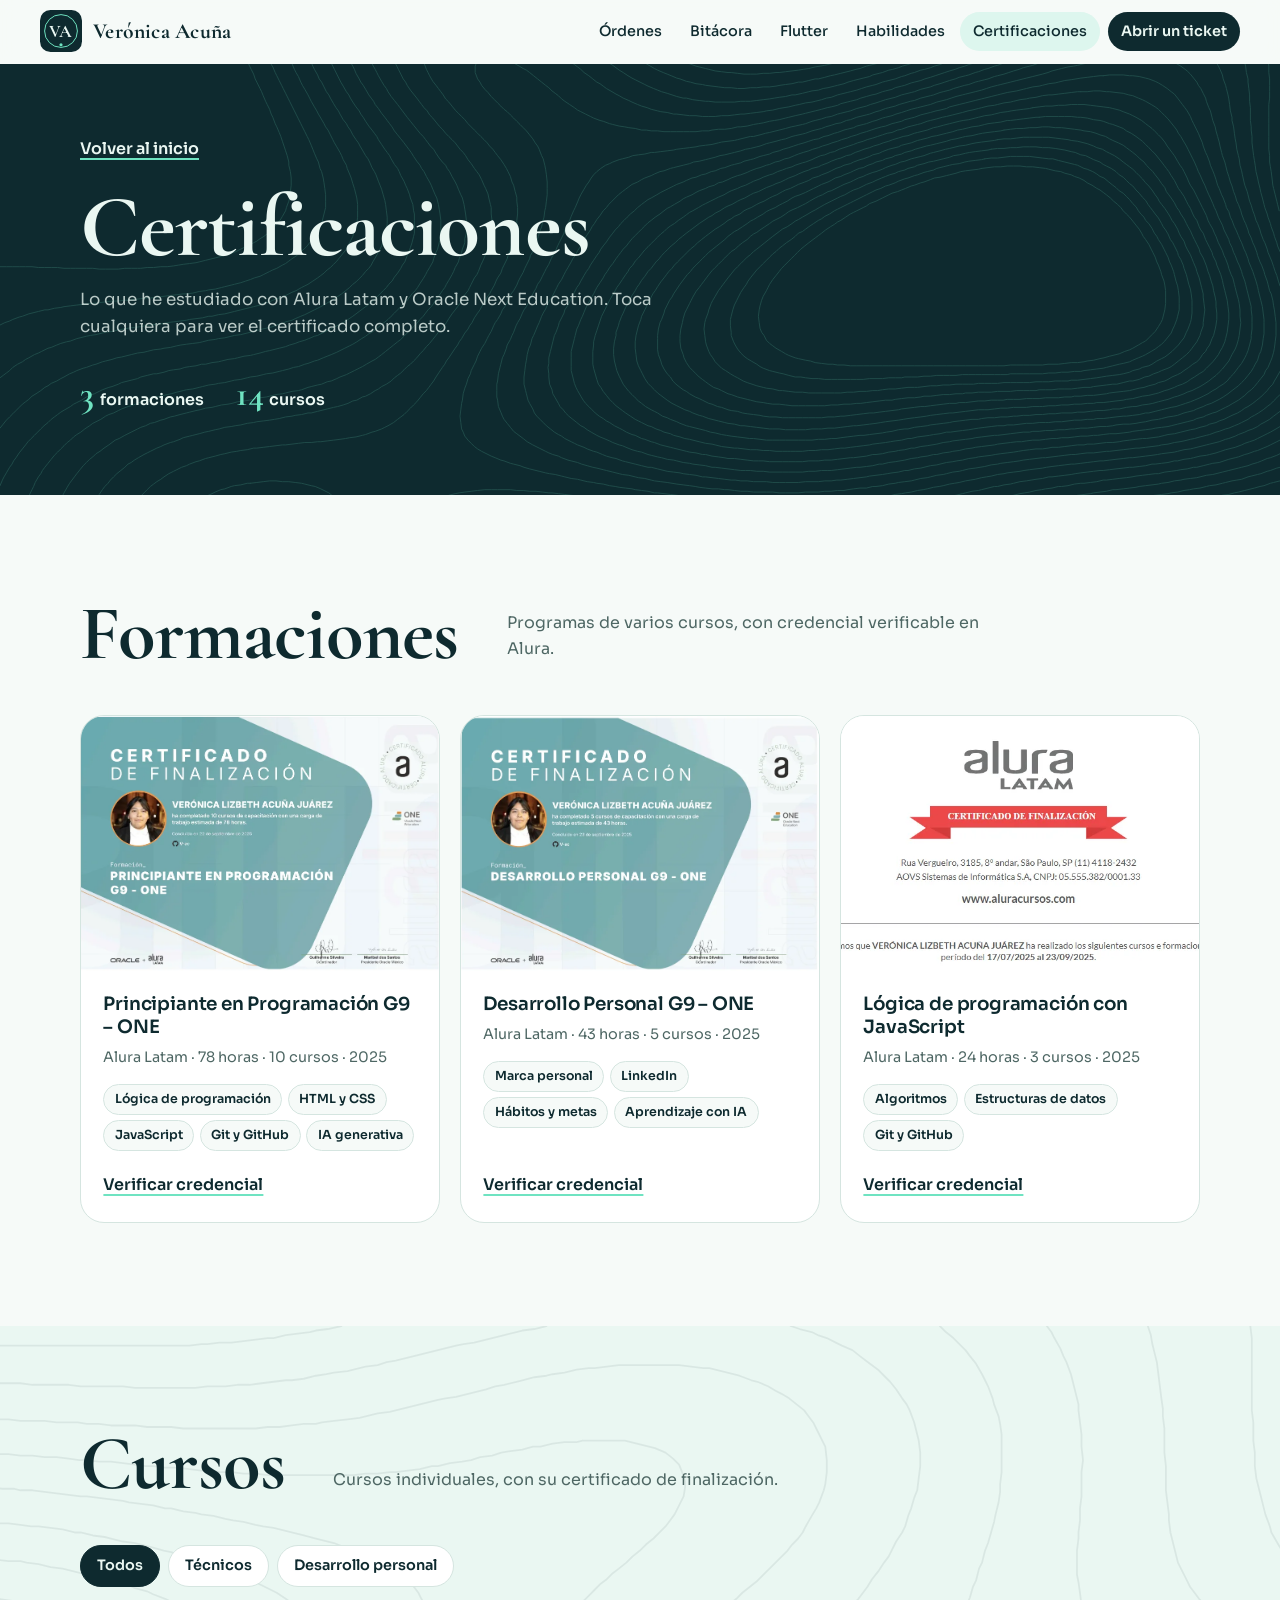
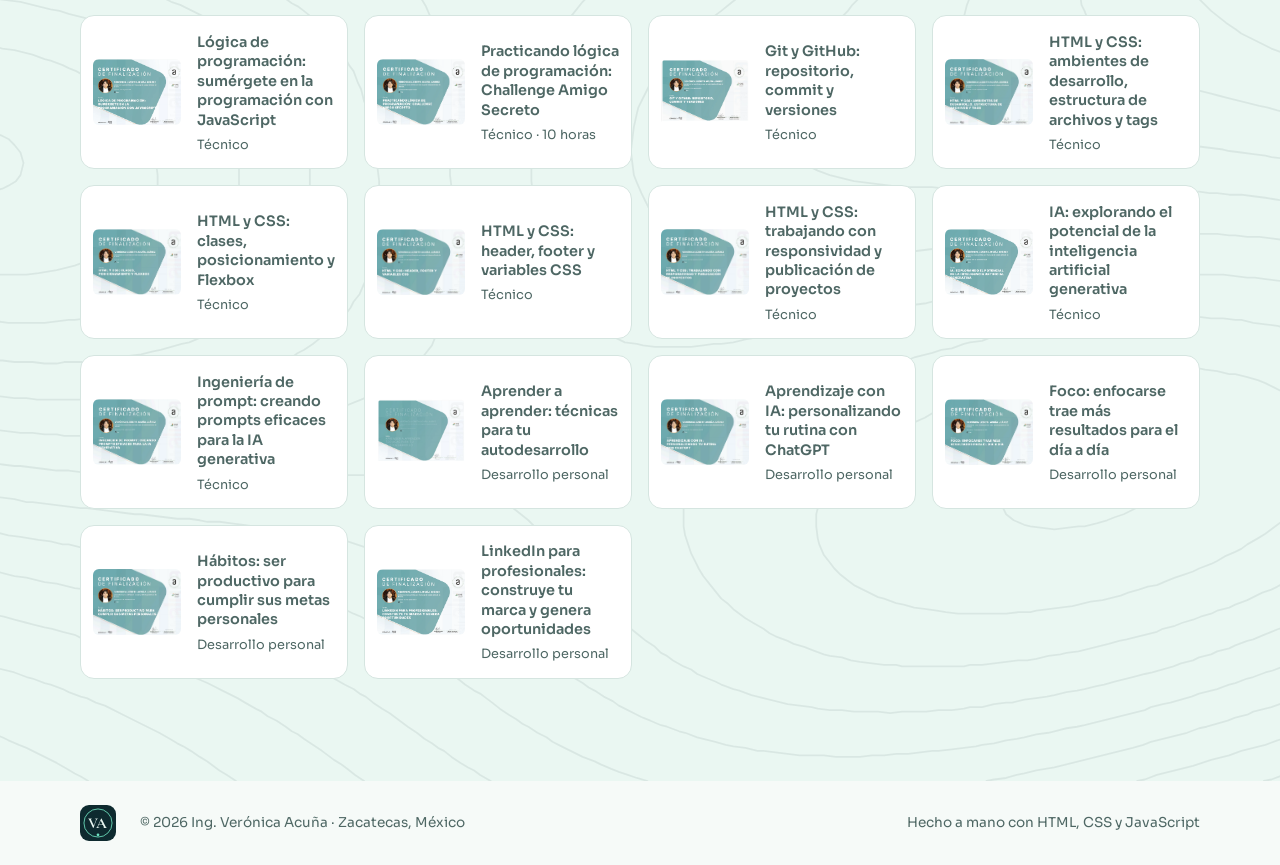
==== commit ad964723: "actualizacion portafolio" ====
--- a/certificaciones.html
+++ b/certificaciones.html
@@ -1,228 +1,89 @@
 <!DOCTYPE html>
 <html lang="es">
+<head>
+  <meta charset="UTF-8">
+  <meta name="viewport" content="width=device-width, initial-scale=1.0">
+  <title>Certificaciones · Verónica Acuña</title>
+  <meta name="description" content="Certificaciones de Verónica Acuña: Oracle Next Education, JavaScript, HTML y CSS, Git, IA generativa y desarrollo personal.">
+  <meta name="theme-color" content="#0E2A2F">
+  <link rel="icon" href="asset/va.svg" type="image/svg+xml">
+  <link rel="preconnect" href="https://fonts.googleapis.com">
+  <link rel="preconnect" href="https://fonts.gstatic.com" crossorigin>
+  <link href="https://fonts.googleapis.com/css2?family=Cormorant+Garamond:wght@600;700&family=Sora:wght@400;500;600;700&family=JetBrains+Mono:wght@400;500&display=swap" rel="stylesheet">
+  <link rel="stylesheet" href="styles/style.css">
+</head>
+<body>
+  <a class="saltar" href="#contenido">Saltar al contenido</a>
 
-<head>
-    <meta charset="UTF-8">
-    <meta name="viewport" content="width=device-width, initial-scale=1.0">
-    <title>Todos mis Proyectos - Verónica</title>
-    <link rel="stylesheet" href="./styles/style.css">
-    <link rel="stylesheet" href="./styles/certificaciones.css"> <!-- CSS EXCLUSIVO -->
-</head>
+  <header class="barra">
+    <a class="marca" href="index.html" aria-label="Inicio">
+      <span class="marca-sello" data-sello="chico"></span>
+      <span class="marca-nombre">Verónica Acuña</span>
+    </a>
+    <button class="menu-btn" aria-expanded="false" aria-controls="menu" aria-label="Abrir menú">
+      <span></span><span></span>
+    </button>
+    <nav id="menu" class="menu">
+      <a href="index.html#ordenes">Órdenes</a>
+      <a href="index.html#bitacora">Bitácora</a>
+      <a href="index.html#flutter">Flutter</a>
+      <a href="index.html#habilidades">Habilidades</a>
+      <a href="certificaciones.html" class="activo" aria-current="page">Certificaciones</a>
+      <a class="menu-cta" href="index.html#contacto">Abrir un ticket</a>
+    </nav>
+  </header>
 
-<body class="pagina-certificaciones">
-    <header class="header">
-        <nav class="navegacion">
-            <div class="logo">Verónica</div>
-            <button class="menu-hamburguesa" id="menuHamburguesa">
-                <span class="hamburger-line"></span>
-                <span class="hamburger-line"></span>
-                <span class="hamburger-line"></span>
-            </button>
-            <div class="nav-enlaces" id="navEnlaces">
-                <a href="index.html">Inicio</a>
-                <a href="certificaciones.html#contacto">Contacto</a>
-            </div>
-        </nav>
-    </header>
-
-    <main>
-        <section class="hero-certificaciones">
-            <h1>Todas mis Certificaciones</h1>
-            <p>Una colección completa de mis certificaciones de cursos a lo largo de mi carrera</p>
-            <a href="index.html" class="btn-volver">
-                <svg width="20" height="20" viewBox="0 0 24 24" fill="currentColor">
-                    <path d="M20 11H7.83l5.59-5.59L12 4l-8 8 8 8 1.41-1.41L7.83 13H20v-2z" />
-                </svg>
-                Volver al Inicio
-            </a>
-        </section>
-
-        <!-- En tu certificaciones.html -->
-        <div class="contenedor-certificaciones">
-            <div id="certificacionesCompletas" class="proyectos-certificaciones">
-                <!-- Las certificaciones se cargan automáticamente desde JavaScript -->
-                <div class="estado-carga">
-                    <p class="cargando">Cargando certificaciones...</p>
-                </div>
-            </div>
-        </div>
-    </main>
-
-
-
-    <!-- Sección Contacto -->
-    <section id="contacto" class="contacto">
-        <div class="contacto-contenedor">
-            <div class="contacto-header">
-                <h2 class="contacto-titulo">Hablemos</h2>
-                <p class="contacto-subtitulo">¿Tienes un proyecto en mente? Hablemos y hagámoslo realidad.</p>
-            </div>
-
-            <div class="contacto-grid">
-
-                <!-- Información de Contacto -->
-                <div class="contacto-info">
-                    <h3 class="info-titulo">Conectemos</h3>
-                    <p class="info-descripcion">
-                        Estoy siempre abierta a nuevas oportunidades y colaboraciones.
-                        No dudes en contactarme para hablar sobre tecnología, proyectos o simplemente saludar.
-                    </p>
-
-                    <div class="info-items">
-                        <!-- Email -->
-                        <div class="info-item">
-                            <div class="info-icono">
-                                <svg width="24" height="24" viewBox="0 0 24 24" fill="currentColor">
-                                    <path
-                                        d="M20 4H4c-1.1 0-1.99.9-1.99 2L2 18c0 1.1.9 2 2 2h16c1.1 0 2-.9 2-2V6c0-1.1-.9-2-2-2zm0 4l-8 5-8-5V6l8 5 8-5v2z" />
-                                </svg>
-                            </div>
-                            <div class="info-contenido">
-                                <span class="info-label">Email</span>
-                                <a href="mailto:tu.email@ejemplo.com" class="info-valor">veronicaacuna0327@gmail.com</a>
-                            </div>
-                        </div>
-
-                        <!-- LinkedIn -->
-                        <div class="info-item">
-                            <div class="info-icono">
-                                <svg width="24" height="24" viewBox="0 0 24 24" fill="currentColor">
-                                    <path
-                                        d="M19 0h-14c-2.761 0-5 2.239-5 5v14c0 2.761 2.239 5 5 5h14c2.762 0 5-2.239 5-5v-14c0-2.761-2.238-5-5-5zm-11 19h-3v-11h3v11zm-1.5-12.268c-.966 0-1.75-.79-1.75-1.764s.784-1.764 1.75-1.764 1.75.79 1.75 1.764-.783 1.764-1.75 1.764zm13.5 12.268h-3v-5.604c0-3.368-4-3.113-4 0v5.604h-3v-11h3v1.765c1.396-2.586 7-2.777 7 2.476v6.759z" />
-                                </svg>
-                            </div>
-                            <div class="info-contenido">
-                                <span class="info-label">LinkedIn</span>
-                                <a href="https://linkedin.com/in/verónica-acuña" class="info-valor"
-                                    target="_blank">Verónica Acuña</a>
-                            </div>
-                        </div>
-
-                        <!-- GitHub -->
-                        <div class="info-item">
-                            <div class="info-icono">
-                                <svg width="24" height="24" viewBox="0 0 24 24" fill="currentColor">
-                                    <path
-                                        d="M12 0c-6.626 0-12 5.373-12 12 0 5.302 3.438 9.8 8.207 11.387.599.111.793-.261.793-.577v-2.234c-3.338.726-4.033-1.416-4.033-1.416-.546-1.387-1.333-1.756-1.333-1.756-1.089-.745.083-.729.083-.729 1.205.084 1.839 1.237 1.839 1.237 1.07 1.834 2.807 1.304 3.492.997.107-.775.418-1.305.762-1.604-2.665-.305-5.467-1.334-5.467-5.931 0-1.311.469-2.381 1.236-3.221-.124-.303-.535-1.524.117-3.176 0 0 1.008-.322 3.301 1.23.957-.266 1.983-.399 3.003-.404 1.02.005 2.047.138 3.006.404 2.291-1.552 3.297-1.23 3.297-1.23.653 1.653.242 2.874.118 3.176.77.84 1.235 1.911 1.235 3.221 0 4.609-2.807 5.624-5.479 5.921.43.372.823 1.102.823 2.222v3.293c0 .319.192.694.801.576 4.765-1.589 8.199-6.086 8.199-11.386 0-6.627-5.373-12-12-12z" />
-                                </svg>
-                            </div>
-                            <div class="info-contenido">
-                                <span class="info-label">GitHub</span>
-                                <a href="https://github.com/V-ac" class="info-valor" target="_blank">V-ac</a>
-                            </div>
-                        </div>
-
-                        <!-- Ubicación -->
-                        <div class="info-item">
-                            <div class="info-icono">
-                                <svg width="24" height="24" viewBox="0 0 24 24" fill="currentColor">
-                                    <path
-                                        d="M12 2C8.13 2 5 5.13 5 9c0 5.25 7 13 7 13s7-7.75 7-13c0-3.87-3.13-7-7-7zm0 9.5c-1.38 0-2.5-1.12-2.5-2.5s1.12-2.5 2.5-2.5 2.5 1.12 2.5 2.5-1.12 2.5-2.5 2.5z" />
-                                </svg>
-                            </div>
-                            <div class="info-contenido">
-                                <span class="info-label">Ubicación</span>
-                                <span class="info-valor">Zacatecas, México</span>
-                            </div>
-                        </div>
-                    </div>
-
-                    <!-- Enlaces rápidos -->
-                    <div class="contacto-enlaces">
-                        <a href="./assets/tu-cv.pdf" class="btn-cv" download>
-                            <svg width="18" height="18" viewBox="0 0 24 24" fill="currentColor">
-                                <path d="M19 9h-4V3H9v6H5l7 7 7-7zM5 18v2h14v-2H5z" />
-                            </svg>
-                            Descargar CV
-                        </a>
-                        <div class="social-links">
-                            <a href="https://github.com/V-ac" class="social-link" aria-label="GitHub">
-                                <img src="./asset/github.png" alt="GitHub">
-                            </a>
-                            <a href="https://linkedin.com/in/verónica-acuña" class="social-link" aria-label="LinkedIn">
-                                <img src="./asset/linkedin.png" alt="LinkedIn">
-                            </a>
-                            <a href="mailto:tu.email@ejemplo.com" class="social-link" aria-label="Email">
-                                <svg width="20" height="20" viewBox="0 0 24 24" fill="currentColor">
-                                    <path
-                                        d="M20 4H4c-1.1 0-1.99.9-1.99 2L2 18c0 1.1.9 2 2 2h16c1.1 0 2-.9 2-2V6c0-1.1-.9-2-2-2zm0 4l-8 5-8-5V6l8 5 8-5v2z" />
-                                </svg>
-                            </a>
-                        </div>
-                    </div>
-                </div>
-
-                <!-- Formulario de Contacto -->
-                <div class="contacto-formulario">
-                    <form class="formulario" id="form-contacto">
-                        <div class="form-grupo">
-                            <label for="nombre" class="form-label">Nombre completo *</label>
-                            <input type="text" id="nombre" name="nombre" class="form-input" required>
-                        </div>
-
-                        <div class="form-grupo">
-                            <label for="email" class="form-label">Email *</label>
-                            <input type="email" id="email" name="email" class="form-input" required>
-                        </div>
-
-                        <div class="form-grupo">
-                            <label for="asunto" class="form-label">Asunto</label>
-                            <input type="text" id="asunto" name="asunto" class="form-input"
-                                placeholder="Ej: Oportunidad de colaboración">
-                        </div>
-
-                        <div class="form-grupo">
-                            <label for="mensaje" class="form-label">Mensaje *</label>
-                            <textarea id="mensaje" name="mensaje" class="form-textarea" rows="5"
-                                placeholder="Cuéntame sobre tu proyecto..." required></textarea>
-                        </div>
-
-                        <button type="submit" class="btn-enviar">
-                            <span class="btn-texto">Enviar mensaje</span>
-                            <span class="btn-cargando" style="display: none;">
-                                <svg width="20" height="20" viewBox="0 0 24 24" fill="currentColor">
-                                    <path
-                                        d="M12 2a10 10 0 1 0 10 10A10 10 0 0 0 12 2zm0 18a8 8 0 1 1 8-8 8 8 0 0 1-8 8z"
-                                        opacity=".5" />
-                                    <path d="M20 12a8 8 0 0 1-8 8V4a8 8 0 0 1 8 8z" />
-                                </svg>
-                                Enviando...
-                            </span>
-                        </button>
-                    </form>
-                </div>
-
-            </div>
-        </div>
+  <main id="contenido">
+    <section class="pagina-cabeza">
+      <a class="volver enlace" href="index.html">Volver al inicio</a>
+      <h1>Certificaciones</h1>
+      <p>Lo que he estudiado con Alura Latam y Oracle Next Education. Toca cualquiera para ver el certificado completo.</p>
+      <div class="resumen-certs" id="resumen"></div>
     </section>
 
-    <!-- Modal para detalles de certificaciones -->
-    <div id="modal-certificacion" class="modal">
-        <div class="modal-contenido">
-            <button class="modal-cerrar" id="modalCerrar">&times;</button>
-            <div class="modal-header">
-                <img id="modalImagen" src="" alt="" class="modal-imagen">
-                <div class="modal-info">
-                    <h2 id="modalTitulo"></h2>
-                    <div id="modalTecnologias" class="modal-tecnologias"></div>
-                    <span id="modalAño" class="modal-año"></span>
-                </div>
-            </div>
-            <div class="modal-body">
-                <div id="modalDescripcion" class="modal-descripcion"></div>
-            </div>
-        </div>
+    <section class="seccion">
+      <div class="seccion-cabeza">
+        <h2>Formaciones</h2>
+        <p>Programas de varios cursos, con credencial verificable en Alura.</p>
+      </div>
+      <div class="formaciones" id="formaciones"></div>
+    </section>
+
+    <section class="seccion seccion-marfil">
+      <div class="seccion-cabeza">
+        <h2>Cursos</h2>
+        <p>Cursos individuales, con su certificado de finalización.</p>
+      </div>
+      <div class="filtros" role="group" aria-label="Filtrar cursos">
+        <button type="button" data-filtro="todos" aria-pressed="true">Todos</button>
+        <button type="button" data-filtro="tecnica" aria-pressed="false">Técnicos</button>
+        <button type="button" data-filtro="personal" aria-pressed="false">Desarrollo personal</button>
+      </div>
+      <div class="cursos" id="cursos"></div>
+    </section>
+  </main>
+
+  <footer class="pie">
+    <span class="pie-sello" data-sello="chico" aria-hidden="true"></span>
+    <p>© <span id="anio">2026</span> Ing. Verónica Acuña · Zacatecas, México</p>
+    <p>Hecho a mano con HTML, CSS y JavaScript</p>
+  </footer>
+
+  <dialog class="modal visor" id="visor" aria-labelledby="visorTitulo">
+    <div class="modal-caja">
+      <button class="modal-cerrar" type="button" data-cerrar aria-label="Cerrar">
+        <svg viewBox="0 0 24 24" aria-hidden="true"><path d="M6 6l12 12M18 6 6 18"/></svg>
+      </button>
+      <figure>
+        <img id="visorImg" src="" alt="">
+        <figcaption><span id="visorTitulo"></span><a id="visorLink" class="btn btn-azul" target="_blank" rel="noopener" hidden>Verificar en Alura</a></figcaption>
+      </figure>
     </div>
+  </dialog>
 
-
-    <footer class="footer-c">
-        <div class="footer-contenido">
-            <p class="footer-texto">Hecho con 💙 por Verónica Acuña - 2025</p>
-        </div>
-    </footer>
-
-    <script src="./js/certificaciones-data.js"></script>
-    <script src="./js/certificaciones-completas.js"></script>
+  <script src="js/datos.js"></script>
+  <script src="js/ilustraciones.js"></script>
+  <script src="js/comun.js"></script>
+  <script src="js/certificaciones.js"></script>
 </body>
-
-</html>+</html>
--- a/styles/style.css
+++ b/styles/style.css
@@ -1,1972 +1,689 @@
-@import url('https://fonts.googleapis.com/css2?family=Krona+One&family=Montserrat:ital,wght@0,100..900;1,100..900&family=Poppins:ital,wght@0,100;0,200;0,300;0,400;0,500;0,600;0,700;0,800;0,900;1,100;1,200;1,300;1,400;1,500;1,600;1,700;1,800;1,900&display=swap');
-@import url('https://cdnjs.cloudflare.com/ajax/libs/font-awesome/6.4.0/css/all.min.css');
-
-/* ===== VARIABLES Y RESET ===== */
+/* =====================================================================
+   Portafolio · Verónica Acuña (Roni)
+   Identidad: sello VA, curvas de nivel, menta sobre petróleo.
+   Proyectos presentados como órdenes de servicio.
+   ===================================================================== */
+
 :root {
-    --color-primario-azul: #0F2B5A;
-    --color-secundario: #221F93;
-    --color-terciario: #28ADBF;
-    --color-cuarteto: #3AC66E;
-    --color-primario: #0c0a0a;
-    --color-sexteto: #44F052;
-    --color-letra: #f6f6f6;
-    --color-hoven: #272727;
-    --fuente-poppins: "Poppins", sans-serif;
-    --fuente-krona: "Krona One", sans-serif;
-}
-
-* {
-    padding: 0;
-    margin: 0;
-    font-family: var(--fuente-poppins);
-}
-
-html {
-    scroll-behavior: smooth;
-}
-
+  --petroleo: #0E2A2F;
+  --petroleo-2: #143A40;
+  --esmeralda: #0D3B33;
+  --menta: #6FE3C1;
+  --menta-honda: #0F8A6E;
+  --menta-suave: #DDF6EE;
+  --marfil: #EAF7F2;
+  --papel: #F6FAF8;
+  --blanco: #FFFFFF;
+  --tinta: #0E2A2F;
+  --gris: #4E6764;
+  --linea: #D5E5E0;
+  --oro: #D9C27A;
+  --oro-hondo: #7D6720;
+  --oro-suave: #F6EFD6;
+
+  --serif: "Cormorant Garamond", "Georgia", "Times New Roman", serif;
+  --sans: "Sora", "Segoe UI", system-ui, sans-serif;
+  --mono: "JetBrains Mono", ui-monospace, "Cascadia Code", Consolas, monospace;
+
+  --ancho: 1200px;
+  --margen: clamp(1rem, 4vw, 2.5rem);
+  --radio-s: 8px;
+  --radio-m: 14px;
+  --radio-l: 24px;
+}
+
+/* ---------- Fondos (se eligen con data-fondo en <html>) ---------- */
+:root[data-fondo="durazno"] { --papel: #FFF3EA; --marfil: #FFE4D2; --linea: #F0D8C6; }
+:root[data-fondo="lavanda"] { --papel: #F4F0FC; --marfil: #E7DFF7; --linea: #DAD1EE; }
+:root[data-fondo="cielo"]   { --papel: #EDF5FC; --marfil: #DCEAF8; --linea: #CCDDEE; }
+body, .barra, .menu, .seccion-marfil, .perforado::before, .perforado::after { transition: background-color .35s ease; }
+
+*, *::before, *::after { box-sizing: border-box; }
+html { scroll-behavior: smooth; scroll-padding-top: 5rem; -webkit-text-size-adjust: 100%; }
 body {
-    background-color: var(--color-primario-azul);
-    color: var(--color-letra);
-    box-sizing: border-box;
-    padding-top: 80px;
-}
-
-/* ===== HEADER Y NAVEGACIÓN ===== */
-.header {
-    padding: 1rem 2rem;
-    background-color: #177a7369;
-    backdrop-filter: blur(20px);
-    -webkit-backdrop-filter: blur(20px);
-    box-shadow: 0 8px 32px rgba(15, 43, 90, 0.1);
-    position: fixed;
-    width: 100%;
-    top: 0;
-    z-index: 1000;
-}
-
-.navegacion {
-    display: flex;
-    justify-content: space-between;
-    align-items: center;
-    max-width: 1200px;
-    margin: 0 auto;
-}
-
-.logo {
-    font-size: 1.5rem;
-    font-weight: bold;
-}
-
-.nav-enlaces {
-    display: flex;
-    gap: 2rem;
-}
-
-.nav-enlaces a {
-    margin-left: 2rem;
-    text-decoration: none;
-    color: var(--color-letra);
-    font-weight: 500;
-    padding: 0.5rem 1rem;
-    border-radius: 25px;
-    transition: all 0.3s ease;
-}
-
-.nav-enlaces a:hover {
-    background: rgba(23, 122, 115, 0.2);
-    transform: translateY(-2px);
-    box-shadow: 0 5px 15px rgba(23, 122, 115, 0.2);
-}
-
-/* ===== MENÚ HAMBURGUESA ===== */
-.menu-hamburguesa {
-    display: none;
-    flex-direction: column;
-    justify-content: space-between;
-    width: 30px;
-    height: 21px;
-    background: none;
-    border: none;
-    cursor: pointer;
-    padding: 0;
-    z-index: 1000;
-}
-
-.hamburger-line {
-    width: 100%;
-    height: 3px;
-    background: #0F2B5A;
-    border-radius: 2px;
-    transition: all 0.3s ease;
-}
-
-.menu-hamburguesa.active .hamburger-line:nth-child(1) {
-    transform: rotate(45deg) translate(6px, 6px);
-}
-
-.menu-hamburguesa.active .hamburger-line:nth-child(2) {
-    opacity: 0;
-}
-
-.menu-hamburguesa.active .hamburger-line:nth-child(3) {
-    transform: rotate(-45deg) translate(6px, -6px);
-}
-
-/* ===== SECCIÓN PRESENTACIÓN ===== */
-.presentacion {
-    display: flex;
-    align-items: center;
-    padding: 7% 15%;
-    justify-content: space-between;
-    gap: 80px;
-}
-
-.presentacion__contenido {
-    width: 80%;
-    display: flex;
-    flex-direction: column;
-    gap: 30px;
-}
-
-.presentacion__contenido__titulo {
-    font-size: 2.25rem;
-    font-weight: 400;
-}
-
-.titulo-destaque {
-    color: var(--color-terciario);
-    font-weight: 800;
-}
-
-.presentacion__contenido__texto {
-    font-weight: 200;
-    font-size: 1.5rem;
-}
-
-.presentacion__contenido__texto_2 {
-    padding-top: 0px;
-    font-weight: 300;
-    font-size: 1rem;
-}
-
-.presentacion__enlaces {
-    display: flex;
-    justify-content: space-between;
-    gap: 30px;
-}
-
-.presentacion__enlaces_link {
-    width: 50%;
-    text-align: center;
-    padding: 17px 0px;
-    border-radius: 20px;
-    font-size: 1.5rem;
-    text-decoration: none;
-    color: var(--color-letra);
-    border: 2px solid var(--color-terciario);
-    display: flex;
-    font-weight: 600;
-    justify-content: center;
-    gap: 10px;
-}
-
-.presentacion__enlaces_link:hover {
-    background: rgba(23, 122, 115, 0.2);
-    transform: translateY(-1px);
-    box-shadow: 0 5px 15px rgba(23, 122, 115, 0.2);
-}
-
-.fotoVero {
-    width: 30%;
-    border-radius: 10%;
-}
-
-/* ===== SECCIÓN PROYECTOS ===== */
-.proyectos-titulo {
-    text-align: left;
-    font-size: 2.5rem;
-    color: var(--color-letra);
-    padding: 7% 0% 0% 15%;
-    margin-bottom: 1rem;
-    font-weight: 700;
-}
-
-.proyectos-subtitulo {
-    text-align: left;
-    color: var(--color-letra);
-    font-size: 1.1rem;
-    margin-bottom: 3rem;
-    padding: 0% 15%;
-    font-weight: 200;
-}
-
-.proyectos-grid {
-    display: grid;
-    grid-template-columns: repeat(auto-fit, minmax(350px, 1fr));
-    gap: 2.5rem;
-    padding: 0% 15% 0% 15%;
-}
-
-/* ===== TARJETAS DE PROYECTOS ===== */
-.proyecto-card {
-    background: white;
-    border-radius: 20px;
-    overflow: hidden;
-    box-shadow: 0 10px 30px rgba(15, 43, 90, 0.08);
-    transition: all 0.4s cubic-bezier(0.25, 0.46, 0.45, 0.94);
-    border: 1px solid rgba(15, 43, 90, 0.05);
-    position: relative;
-}
-
-.proyecto-card:hover {
-    transform: translateY(-12px);
-    box-shadow: 0 25px 50px rgba(15, 43, 90, 0.15), 0 10px 20px rgba(15, 43, 90, 0.1);
-}
-
-.proyecto-imagen {
-    position: relative;
-    height: 220px;
-    overflow: hidden;
-    background: linear-gradient(135deg, #0F2B5A 0%, #177A73 100%);
-}
-
-.proyecto-imagen img {
-    width: 100%;
-    height: 100%;
-    object-fit: cover;
-    transition: all 0.4s ease;
-}
-
-.proyecto-card:hover .proyecto-imagen img {
-    transform: scale(1.08);
-}
-
-.proyecto-badge {
-    position: absolute;
-    top: 1rem;
-    right: 1rem;
-    background: #177A73;
-    color: white;
-    padding: 0.4rem 1rem;
-    border-radius: 25px;
-    font-size: 0.8rem;
-    font-weight: 600;
-    backdrop-filter: blur(10px);
-    border: 1px solid rgba(255, 255, 255, 0.2);
-}
-
-.proyecto-overlay {
-    position: absolute;
-    top: 0;
-    left: 0;
-    width: 100%;
-    height: 100%;
-    background: rgba(15, 43, 90, 0.8);
-    display: flex;
-    align-items: center;
-    justify-content: center;
-    opacity: 0;
-    transition: all 0.3s ease;
-}
-
-.proyecto-card:hover .proyecto-overlay {
-    opacity: 1;
-}
-
-.overlay-text {
-    color: white;
-    font-weight: 600;
-    font-size: 1.1rem;
-    transform: translateY(10px);
-    transition: transform 0.3s ease;
-}
-
-.proyecto-card:hover .overlay-text {
-    transform: translateY(0);
-}
-
-.proyecto-contenido {
-    padding: 1.8rem;
-}
-
-.proyecto-nombre {
-    color: #0F2B5A;
-    font-size: 1.4rem;
-    margin-bottom: 1rem;
-    font-weight: 700;
-    line-height: 1.3;
-}
-
-.proyecto-descripcion {
-    color: #6C757D;
-    line-height: 1.6;
-    margin-bottom: 1.5rem;
-    font-size: 0.95rem;
-}
-
-.proyecto-tech {
-    display: flex;
-    flex-wrap: wrap;
-    gap: 0.6rem;
-    margin-bottom: 2rem;
-}
-
-.tech-tag {
-    background: rgba(23, 122, 115, 0.1);
-    color: #177A73;
-    padding: 0.4rem 0.9rem;
-    border-radius: 20px;
-    font-size: 0.8rem;
-    font-weight: 600;
-    border: 1.5px solid rgba(23, 122, 115, 0.2);
-    transition: all 0.3s ease;
-}
-
-.tech-tag:hover {
-    background: rgba(23, 122, 115, 0.2);
-    transform: translateY(-2px);
-}
-
-.proyecto-enlaces {
-    display: flex;
-    justify-content: space-between;
-    align-items: center;
-    gap: 1rem;
-}
-
-.enlace-demo {
-    display: flex;
-    align-items: center;
-    gap: 0.6rem;
-    background: #0F2B5A;
-    color: white;
-    padding: 0.8rem 1.5rem;
-    border-radius: 12px;
-    text-decoration: none;
-    font-weight: 600;
-    font-size: 0.9rem;
-    transition: all 0.3s ease;
-    flex: 1;
-    justify-content: center;
-}
-
-.enlace-demo:hover {
-    background: #177A73;
-    transform: translateY(-2px);
-    box-shadow: 0 8px 20px rgba(23, 122, 115, 0.3);
-}
-
-.enlace-codigo {
-    display: flex;
-    align-items: center;
-    gap: 0.6rem;
-    padding: 0.8rem 1.2rem;
-    border-radius: 12px;
-    text-decoration: none;
-    font-weight: 600;
-    font-size: 0.9rem;
-    transition: all 0.3s ease;
-    background: rgba(30, 65, 126, 0.05);
-    color: #0F2B5A;
-    border: 1.5px solid rgba(15, 43, 90, 0.1);
-}
-
-.enlace-codigo:hover {
-    background: rgba(15, 43, 90, 0.1);
-    transform: translateY(-2px);
-    border-color: rgba(15, 43, 90, 0.2);
-}
-
-.enlace-codigo img {
-    width: 18px;
-    height: 18px;
-}
-
-.ver-detalles {
-    background: #0F2B5A;
-    color: white;
-    border: none;
-    padding: 0.8rem 1.5rem;
-    border-radius: 8px;
-    font-weight: 600;
-    cursor: pointer;
-    transition: all 0.3s ease;
-    width: 100%;
-    margin-top: 1rem;
-}
-
-.ver-detalles:hover {
-    background: #177A73;
-    transform: translateY(-2px);
-}
-
-/* ===== BOTÓN PROYECTOS ===== */
-.proyectos-accion {
-    padding: 5% 0% 0% 15%;
-    margin: 0 auto;
-}
-
-.btn-proyectos {
-    display: inline-flex;
-    align-items: center;
-    gap: 0.8rem;
-    color: var(--color-letra);
-    padding: 1rem 2.5rem;
-    border-radius: 50px;
-    text-decoration: none;
-    font-weight: 600;
-    font-size: 1.2rem;
-    transition: all 0.4s cubic-bezier(0.25, 0.46, 0.45, 0.94);
-    box-shadow: 0 8px 25px rgba(15, 43, 90, 0.3);
-    border: 2px solid transparent;
-    position: relative;
-    overflow: hidden;
-}
-
-.btn-proyectos::before {
-    content: '';
-    position: absolute;
-    top: 0;
-    left: -100%;
-    width: 100%;
-    height: 100%;
-    background: linear-gradient(90deg, transparent, rgba(255, 255, 255, 0.2), transparent);
-    transition: left 0.6s;
-}
-
-.btn-proyectos:hover::before {
-    left: 100%;
-}
-
-.btn-proyectos:hover {
-    transform: translateY(-3px);
-    box-shadow: 0 15px 35px rgba(15, 43, 90, 0.4);
-    background: var(--color-terciario);
-}
-
-.btn-proyectos:active {
-    transform: translateY(-1px);
-    box-shadow: 0 5px 15px rgba(15, 43, 90, 0.3);
-}
-
-.btn-texto {
-    position: relative;
-    z-index: 2;
-}
-
-.btn-icono {
-    display: flex;
-    align-items: center;
-    justify-content: center;
-    transition: transform 0.3s ease;
-    position: relative;
-    z-index: 2;
-}
-
-.btn-proyectos:hover .btn-icono {
-    transform: translateX(5px);
-}
-
-/* ===== MODAL DE PROYECTOS ===== */
-.modal {
-    display: none;
-    position: fixed;
-    top: 0;
-    left: 0;
-    width: 100%;
-    height: 100%;
-    background: rgba(15, 43, 90, 0.9);
-    backdrop-filter: blur(10px);
-    z-index: 10000;
-    overflow-y: auto;
-    padding: 2rem;
-}
-
-.modal.mostrar {
-    display: flex;
-    justify-content: center;
-    align-items: flex-start;
-}
-
-.modal-contenido {
-    background: white;
-    border-radius: 20px;
-    max-width: 800px;
-    width: 90%;
-    margin: 2rem auto;
-    position: relative;
-    animation: modalEntrar 0.3s ease-out;
-    box-shadow: 0 25px 50px rgba(0, 0, 0, 0.3);
-}
-
-@keyframes modalEntrar {
-    from {
-        opacity: 0;
-        transform: translateY(-50px) scale(0.9);
-    }
-
-    to {
-        opacity: 1;
-        transform: translateY(0) scale(1);
-    }
-}
-
-.modal-cerrar {
-    position: absolute;
-    top: 1rem;
-    right: 1rem;
-    background: #0F2B5A;
-    color: white;
-    border: none;
-    width: 40px;
-    height: 40px;
-    border-radius: 50%;
-    font-size: 1.5rem;
-    cursor: pointer;
-    z-index: 10;
-    display: flex;
-    align-items: center;
-    justify-content: center;
-    transition: all 0.3s ease;
-}
-
-.modal-cerrar:hover {
-    background: #177A73;
-    transform: rotate(90deg);
-}
-
-.modal-header {
-    display: grid;
-    grid-template-columns: 300px 1fr;
-    gap: 2rem;
-    padding: 2rem;
-    border-bottom: 1px solid #E9ECEF;
-}
-
-.modal-imagen {
-    width: 100%;
-    height: 200px;
-    object-fit: cover;
-    border-radius: 15px;
-    box-shadow: 0 10px 30px rgba(0, 0, 0, 0.2);
-}
-
-.modal-info h2 {
-    color: #0F2B5A;
-    font-size: 2rem;
-    margin-bottom: 1rem;
-    font-weight: 700;
-}
-
-.modal-tecnologias {
-    display: flex;
-    flex-wrap: wrap;
-    gap: 0.5rem;
-    margin-bottom: 1rem;
-}
-
-.modal-año {
-    background: #177A73;
-    color: white;
-    padding: 0.4rem 1rem;
-    border-radius: 20px;
-    font-size: 0.9rem;
-    font-weight: 600;
-}
-
-.modal-body {
-    padding: 2rem;
-}
-
-.modal-descripcion {
-    color: #6C757D;
-    line-height: 1.7;
-    font-size: 1.1rem;
-    margin-bottom: 2rem;
-}
-
-.modal-descripcion h3,
-.modal-descripcion h4 {
-    color: #0F2B5A;
-    margin: 1.5rem 0 0.5rem 0;
-}
-
-.modal-descripcion ul {
-    margin: 1rem 0;
-    padding-left: 1.5rem;
-}
-
-.modal-descripcion li {
-    margin-bottom: 0.5rem;
-}
-
-.modal-acciones {
-    display: flex;
-    gap: 1rem;
-    padding-top: 2rem;
-    border-top: 1px solid #E9ECEF;
-}
-
-.modal-demo,
-.modal-codigo {
-    flex: 1;
-    text-align: center;
-    padding: 1.5rem;
-    border-radius: 12px;
-    display: flex;
-    flex-direction: column;
-    align-items: center;
-    justify-content: center;
-    gap: 0.5rem;
-    color: #0a1f3d;
-}
-
-.modal-demo.no-disponible,
-.modal-codigo.no-disponible {
-    background: #FFF3CD;
-    color: #856404 !important;
-    border: 1px solid #FFEAA7;
-    font-weight: 600;
-    font-size: 0.9rem;
-}
-
-.modal-demo.no-disponible .no-disponible-texto,
-.modal-codigo.no-disponible .no-disponible-texto {
-    color: #856404 !important;
-    font-size: 0.9rem;
-    font-weight: 600;
-    margin: 0;
-}
-
-.modal-demo .enlace-demo,
-.modal-codigo .enlace-codigo {
-    display: flex;
-    align-items: center;
-    justify-content: center;
-    gap: 0.5rem;
-    width: 100%;
-    padding: 1rem;
-    border-radius: 8px;
-    text-decoration: none;
-    font-weight: 600;
-    transition: all 0.3s ease;
-}
-
-.modal-demo .enlace-demo {
-    background: #0F2B5A;
-    color: white;
-}
-
-.modal-demo .enlace-demo:hover {
-    background: #177A73;
-    transform: translateY(-2px);
-}
-
-.modal-codigo .enlace-codigo {
-    background: #28A745;
-    color: white;
-}
-
-.modal-codigo .enlace-codigo:hover {
-    background: #218838;
-    transform: translateY(-2px);
-}
-
-/* ===== SECCIÓN FORMACIÓN ===== */
-.formacion {
-    padding: 10% 15%;
-    margin: 0 auto;
-}
-
-.formacion-titulo {
-    text-align: left;
-    font-size: 2.5rem;
-    color: var(--color-letra);
-    margin-bottom: 1rem;
-    font-weight: 700;
-}
-
-.formacion-subtitulo {
-    text-align: left;
-    color: var(--color-letra);
-    font-size: 1.1rem;
-    margin-bottom: 3rem;
-    font-weight: 200;
-}
-
-.formacion-grid {
-    display: grid;
-    grid-template-columns: repeat(auto-fit, minmax(400px, 1fr));
-    gap: 3rem;
-    margin: 0 auto;
-}
-
-.formacion-categoria {
-    padding: 0%;
-    border-radius: 20px;
-}
-
-.categoria-titulo {
-    color: var(--color-letra);
-    font-size: 1.4rem;
-    margin-bottom: 1rem;
-    display: flex;
-    align-items: center;
-    gap: 0.8rem;
-    font-weight: 300;
-}
-
-.categoria-icono {
-    font-size: 1.6rem;
-}
-
-.formacion-institucion-escuela {
-    display: flex;
-    flex-direction: column;
-    gap: 0.3rem;
-    margin-bottom: 0.8rem;
-}
-
-.institucion-nombre {
-    font-weight: 700;
-    color: #177A73;
-    font-size: 0.95rem;
-}
-
-.institucion-unidad {
-    color: #6C757D;
-    font-size: 0.85rem;
-    font-style: italic;
-    line-height: 1.4;
-}
-
-.formacion-item {
-    background: #F8F9FA;
-    padding: 1.5rem;
-    border-radius: 15px;
-    margin-bottom: 1.5rem;
-    border-left: 8px solid #177A73;
-    transition: all 0.3s ease;
-}
-
-.formacion-item:hover {
-    transform: translateX(5px);
-    box-shadow: 0 5px 15px rgba(15, 43, 90, 0.1);
-}
-
-.formacion-item.destacado {
-    border-left: 8px solid #20C997;
-}
-
-.formacion-header {
-    display: flex;
-    justify-content: space-between;
-    align-items: flex-start;
-    margin-bottom: 0.8rem;
-    gap: 1rem;
-}
-
-.formacion-nombre {
-    color: #0F2B5A;
-    font-size: 1.1rem;
-    font-weight: 600;
-    line-height: 1.4;
-    flex: 1;
-}
-
-.formacion-fecha {
-    background: #177A73;
-    color: white;
-    padding: 0.3rem 0.8rem;
-    border-radius: 15px;
-    font-size: 0.8rem;
-    font-weight: 600;
-    white-space: nowrap;
-}
-
-.formacion-descripcion {
-    color: #6C757D;
-    line-height: 1.5;
-    font-size: 0.9rem;
-    margin-bottom: 1rem;
-}
-
-.formacion-tech {
-    display: flex;
-    flex-wrap: wrap;
-    gap: 0.5rem;
-    margin-bottom: 1rem;
-}
-
-.formacion-enlaces {
-    display: flex;
-    justify-content: space-between;
-    align-items: center;
-    gap: 1rem;
-    flex-wrap: wrap;
-}
-
-.enlace-certificado {
-    display: flex;
-    align-items: center;
-    gap: 0.5rem;
-    background: #0F2B5A;
-    color: white;
-    padding: 0.6rem 1.2rem;
-    border-radius: 8px;
-    text-decoration: none;
-    font-size: 0.85rem;
-    font-weight: 600;
-    transition: all 0.3s ease;
-}
-
-.enlace-certificado:hover {
-    background: #177A73;
-    transform: translateY(-2px);
-}
-
-.enlace-certificado img {
-    width: 16px;
-    height: 16px;
-}
-
-.credencial-id {
-    color: #6C757D;
-    font-size: 0.8rem;
-    font-style: italic;
-}
-
-.ver-todas {
-    display: inline-flex;
-    align-items: center;
-    gap: 0.8rem;
-    color: var(--color-letra);
-    padding: 1rem 2.5rem;
-    border-radius: 50px;
-    text-decoration: none;
-    font-weight: 600;
-    font-size: 1rem;
-    transition: all 0.4s cubic-bezier(0.25, 0.46, 0.45, 0.94);
-    box-shadow: 0 8px 25px rgba(15, 43, 90, 0.3);
-    border: 2px solid transparent;
-    position: relative;
-    overflow: hidden;
-}
-
-.ver-todas:hover {
-    background: #177A73;
-    transform: translateY(-2px);
-}
-
-/* ===== SECCIÓN EN PROGRESO ===== */
-.progreso-item {
-    background: #F8F9FA;
-    padding: 1.5rem;
-    border-radius: 15px;
-    margin-bottom: 1.5rem;
-    border-left: 4px solid #20C997;
-}
-
-.progreso-header {
-    display: flex;
-    justify-content: space-between;
-    align-items: center;
-    margin-bottom: 1rem;
-    gap: 1rem;
-}
-
-.progreso-nombre {
-    color: #0F2B5A;
-    font-size: 1rem;
-    font-weight: 600;
-    flex: 1;
-}
-
-.progreso-estado {
-    color: #20C997;
-    font-size: 0.8rem;
-    font-weight: 700;
-    white-space: nowrap;
-}
-
-.progreso-bar {
-    width: 100%;
-    height: 6px;
-    background: rgba(15, 43, 90, 0.1);
-    border-radius: 10px;
-    overflow: hidden;
-    margin-bottom: 1rem;
-}
-
-.progreso-fill {
-    height: 100%;
-    background: linear-gradient(90deg, #177A73, #20C997);
-    border-radius: 10px;
-    transition: width 1s ease-in-out;
-}
-
-.progreso-descripcion {
-    color: #6C757D;
-    font-size: 0.85rem;
-    line-height: 1.4;
-}
-
-/* ===== SECCIÓN HABILIDADES CON ICONOS REALES ===== */
-.habilidades {
-    padding: 5% 15%;
-    margin: 0 auto;
-}
-
-.habilidades-titulo {
-    text-align: left;
-    font-size: 2.5rem;
-    color: var(--color-letra);
-    margin-bottom: 1rem;
-    font-weight: 700;
-}
-
-.habilidades-subtitulo {
-    text-align: left;
-    color: var(--color-letra);
-    font-size: 1.1rem;
-    margin-bottom: 3rem;
-    font-weight: 200;
-}
-
-.habilidades-grid {
-    display: grid;
-    grid-template-columns: repeat(auto-fit, minmax(400px, 1fr));
-    gap: 2rem;
-    margin: 0 auto;
-}
-
-.habilidad-categoria {
-    background: white;
-    padding: 2rem;
-    border-radius: 20px;
-    box-shadow: 0 10px 30px rgba(15, 43, 90, 0.08);
-    border: 1px solid rgba(15, 43, 90, 0.05);
-    transition: all 0.3s ease;
-    position: relative;
-}
-
-.habilidad-categoria:hover {
-    transform: translateY(-5px);
-    box-shadow: 0 15px 40px rgba(15, 43, 90, 0.12);
-}
-
-.categoria-header {
-    display: flex;
-    justify-content: space-between;
-    align-items: center;
-    margin-bottom: 1.5rem;
-    padding-bottom: 1rem;
-    border-bottom: 2px solid rgba(23, 122, 115, 0.1);
-}
-
-.categoria-nombre {
-    color: #0F2B5A;
-    font-size: 1.3rem;
-    font-weight: 700;
-    display: flex;
-    align-items: center;
-    gap: 0.5rem;
-}
-
-.categoria-icono {
-    font-size: 1.3rem;
-    width: 24px;
-    color: var(--color-primario-azul);
-}
-
-.categoria-nivel {
-    background: #20C997;
-    color: white;
-    padding: 0.3rem 0.8rem;
-    border-radius: 15px;
-    font-size: 0.8rem;
-    font-weight: 600;
-}
-
-.categoria-nivel.cursando {
-    background: #FFC107;
-    color: #0F2B5A;
-    animation: pulse 2s infinite;
-}
-
-@keyframes pulse {
-    0% {
-        box-shadow: 0 0 0 0 rgba(255, 193, 7, 0.4);
-    }
-
-    70% {
-        box-shadow: 0 0 0 10px rgba(255, 193, 7, 0);
-    }
-
-    100% {
-        box-shadow: 0 0 0 0 rgba(255, 193, 7, 0);
-    }
-}
-
-.habilidades-lista {
-    display: grid;
-    grid-template-columns: 1fr 1fr;
-    gap: 1rem;
-}
-
-.habilidad-item {
-    display: flex;
-    align-items: center;
-    gap: 0.7rem;
-    padding: 0.8rem;
-    background: rgba(23, 122, 115, 0.05);
-    border-radius: 12px;
-    border: 1px solid rgba(23, 122, 115, 0.1);
-    transition: all 0.3s ease;
-}
-
-.habilidad-item:hover {
-    background: rgba(23, 122, 115, 0.1);
-    transform: translateX(5px);
-}
-
-.habilidad-icono {
-    font-size: 1.2rem;
-    display: flex;
-    align-items: center;
-    justify-content: center;
-    min-width: 24px;
-    color: var(--color-primario-azul);
-}
-
-.habilidad-nombre {
-    color: #0F2B5A;
-    font-weight: 600;
-    font-size: 0.9rem;
-}
-
-/* ===== SECCIÓN CONTACTO ===== */
+  margin: 0; background: var(--papel); color: var(--tinta);
+  font-family: var(--sans); font-size: 1rem; line-height: 1.65; overflow-x: hidden;
+}
+img { max-width: 100%; height: auto; display: block; }
+a { color: inherit; }
+h1, h2, h3, p { margin: 0; }
+h1, h2 { font-family: var(--serif); font-weight: 700; line-height: .95; letter-spacing: -.01em; }
+h3 { font-family: var(--sans); font-weight: 600; line-height: 1.25; letter-spacing: -.01em; }
+ul, ol { margin: 0; padding: 0; list-style: none; }
+button { font: inherit; color: inherit; cursor: pointer; }
+:focus-visible { outline: 3px solid var(--menta-honda); outline-offset: 3px; border-radius: 4px; }
+[hidden] { display: none !important; }
+
+.saltar { position: absolute; left: 1rem; top: -4rem; z-index: 100; background: var(--petroleo); color: var(--marfil); padding: .6rem 1rem; border-radius: var(--radio-s); }
+.saltar:focus { top: 1rem; }
+
+/* ---------- Sello ---------- */
+.s-fondo { fill: var(--petroleo); }
+.s-aro { stroke: var(--menta); }
+.s-marcas line { stroke: var(--marfil); opacity: .6; }
+.s-arco { fill: var(--marfil); font-family: var(--sans); font-weight: 600; }
+.s-va { fill: var(--marfil); font-family: var(--serif); font-weight: 700; }
+.s-menta { fill: var(--menta); }
+
+/* ---------- Botones ---------- */
+.btn {
+  display: inline-flex; align-items: center; justify-content: center; gap: .5rem;
+  min-height: 48px; padding: 0 1.35rem; border-radius: 999px; border: 2px solid transparent;
+  font-weight: 600; font-size: .95rem; text-decoration: none;
+  transition: background-color .15s, color .15s, border-color .15s, transform .15s;
+}
+.btn:active { transform: translateY(1px); }
+.btn-menta { background: var(--menta); color: var(--petroleo); }
+.btn-menta:hover { background: var(--marfil); }
+.btn-borde-claro { border-color: rgba(234,247,242,.4); color: var(--marfil); }
+.btn-borde-claro:hover { border-color: var(--marfil); }
+.btn-tinta { background: var(--petroleo); color: var(--marfil); }
+.btn-tinta:hover { background: var(--esmeralda); }
+.btn-borde { border-color: var(--petroleo); }
+.btn-borde:hover { background: var(--petroleo); color: var(--marfil); }
+
+.enlace { font-weight: 600; text-decoration: underline; text-decoration-thickness: 2px; text-underline-offset: 4px; text-decoration-color: var(--menta); }
+.enlace:hover { color: var(--menta-honda); }
+
+.redes { display: flex; flex-wrap: wrap; gap: .25rem 1.4rem; margin-top: 1.5rem; }
+.redes a { font-weight: 600; font-size: .95rem; text-decoration: underline; text-underline-offset: 5px; text-decoration-thickness: 2px; text-decoration-color: var(--linea); }
+.redes a:hover { text-decoration-color: var(--menta); }
+.redes-claras a { color: var(--marfil); text-decoration-color: rgba(234,247,242,.3); }
+
+/* ---------- Barra ---------- */
+.barra {
+  position: sticky; top: 0; z-index: 50;
+  display: flex; align-items: center; justify-content: space-between; gap: 1rem;
+  padding: .65rem var(--margen);
+  background: color-mix(in srgb, var(--papel) 88%, transparent);
+  backdrop-filter: blur(10px); -webkit-backdrop-filter: blur(10px);
+  color: var(--tinta);
+  border-bottom: 1px solid transparent; transition: border-color .2s;
+}
+.barra.con-borde { border-bottom-color: var(--linea); }
+.marca { display: inline-flex; align-items: center; gap: .7rem; text-decoration: none; }
+.marca-sello { width: 42px; height: 42px; display: block; }
+.marca-sello svg { width: 100%; height: 100%; }
+.marca-nombre { font-family: var(--serif); font-weight: 700; font-size: 1.35rem; letter-spacing: .01em; }
+.menu { display: flex; align-items: center; gap: .15rem; }
+.menu a { text-decoration: none; font-size: .9rem; font-weight: 500; padding: .5rem .8rem; border-radius: 999px; transition: background-color .15s, color .15s; }
+.menu a:hover, .menu a.activo { background: var(--menta-suave); }
+.menu .menu-cta { background: var(--petroleo); color: var(--marfil); margin-left: .4rem; font-weight: 600; }
+.menu .menu-cta:hover { background: var(--menta-honda); color: #fff; }
+.menu-btn { display: none; }
+
+@media (max-width: 900px) {
+  .menu-btn { display: grid; gap: 6px; place-content: center; width: 44px; height: 44px; border: 0; background: transparent; padding: 0; }
+  .menu-btn span { display: block; width: 22px; height: 2px; background: var(--tinta); transition: transform .2s; }
+  .menu-btn[aria-expanded="true"] span:first-child { transform: translateY(4px) rotate(45deg); }
+  .menu-btn[aria-expanded="true"] span:last-child { transform: translateY(-4px) rotate(-45deg); }
+  .menu {
+    position: fixed; inset: 63px 0 auto 0; flex-direction: column; align-items: stretch; gap: 0;
+    background: var(--papel); padding: .5rem var(--margen) 1.25rem;
+    border-bottom: 1px solid var(--linea);
+    transform: translateY(-120%); visibility: hidden; transition: transform .25s ease, visibility .25s;
+  }
+  .menu.abierto { transform: none; visibility: visible; }
+  .menu a { padding: .85rem .5rem; font-size: 1.1rem; border-radius: var(--radio-s); }
+  .menu .menu-cta { margin: .6rem 0 0; text-align: center; }
+}
+@media (max-width: 420px) { .marca-nombre { font-size: 1.15rem; } }
+
+/* ---------- Hero ---------- */
+.hero {
+  position: relative; isolation: isolate; overflow: hidden;
+  display: grid; grid-template-columns: minmax(0, 1fr) minmax(0, 500px);
+  gap: clamp(2rem, 5vw, 4rem); align-items: center;
+  padding: clamp(2.5rem, 6vw, 4.5rem) max(var(--margen), calc((100% - var(--ancho)) / 2 + var(--margen))) clamp(3.5rem, 8vw, 6rem);
+}
+.hero::before { content: ""; position: absolute; inset: 0; z-index: -1; background: url("../asset/curvas-claras.svg") center / cover no-repeat; opacity: .08; }
+.hero h1 { font-size: clamp(3.6rem, 9vw, 7rem); line-height: .92; }
+.hero-sub { font-family: var(--serif); font-style: italic; font-weight: 600; font-size: clamp(1.4rem, 2.6vw, 1.9rem); color: var(--menta-honda); margin-top: .6rem; }
+.hero-intro { margin-top: 1.4rem; max-width: 30rem; font-size: 1.1rem; line-height: 1.7; }
+.acciones { display: flex; flex-wrap: wrap; gap: .75rem; margin-top: 1.8rem; }
+
+.hero-foto { position: relative; justify-self: center; width: min(100%, 420px); margin: 2rem 2.5rem; }
+.foto-fondo {
+  position: absolute; inset: 0; z-index: -1;
+  border-radius: 999px 999px 36px 36px; background: var(--menta);
+  transform: translate(22px, 22px) rotate(4deg);
+}
+.foto-arco {
+  width: 100%; aspect-ratio: 4 / 5; object-fit: cover; object-position: 50% 25%;
+  border-radius: 999px 999px 36px 36px; border: 8px solid var(--blanco);
+  box-shadow: 0 30px 60px -25px rgba(14,42,47,.5);
+  background: var(--petroleo);
+}
+.sticker {
+  position: absolute; z-index: 2;
+  display: inline-flex; align-items: center; gap: .35rem;
+  padding: .55rem 1rem; border-radius: 999px;
+  background: var(--blanco); color: var(--tinta);
+  font-weight: 700; font-size: .95rem; white-space: nowrap;
+  box-shadow: 0 0 0 4px var(--blanco), 0 10px 22px -8px rgba(14,42,47,.4);
+  cursor: grab; user-select: none; touch-action: none;
+  transition: rotate .2s, scale .2s, box-shadow .2s;
+  animation: pegar .5s cubic-bezier(.3,1.6,.5,1) both;
+}
+.sticker:hover { scale: 1.06; }
+.sticker.agarrada { cursor: grabbing; scale: 1.1; rotate: 0deg !important; box-shadow: 0 0 0 4px var(--blanco), 0 22px 36px -10px rgba(14,42,47,.5); }
+@keyframes pegar { from { opacity: 0; scale: .4; } }
+.st-hola { top: 6%; left: -12%; rotate: -10deg; background: var(--oro); animation-delay: .1s; }
+.st-soporte { top: 40%; left: -20%; rotate: 5deg; animation-delay: .2s; }
+.st-sello { top: -5%; right: -8%; width: 104px; height: 104px; padding: 0; border-radius: 50%; background: var(--petroleo); rotate: 12deg; animation-delay: .3s; }
+.st-sello svg { width: 100%; height: 100%; }
+.st-sello .s-arco { font-size: 11.5px; }
+.st-guitarra { top: 52%; right: -16%; rotate: -6deg; background: var(--menta-suave); animation-delay: .4s; }
+.st-flutter { bottom: 8%; left: -8%; rotate: -4deg; background: #DDEBFF; animation-delay: .5s; }
+.st-zac { bottom: -3%; right: 2%; rotate: 7deg; animation-delay: .6s; }
+.psst { position: absolute; left: 0; right: 0; bottom: -3.4rem; text-align: center; font-family: var(--serif); font-style: italic; font-size: 1.05rem; color: var(--gris); }
+@media (max-width: 960px) {
+  .hero { grid-template-columns: 1fr; }
+  .hero-foto { width: min(80%, 380px); margin: 1.5rem auto 3.5rem; }
+}
+@media (max-width: 480px) {
+  .sticker { font-size: .82rem; padding: .45rem .8rem; }
+  .st-soporte { left: -14%; }
+  .st-guitarra { right: -12%; }
+  .st-sello { width: 84px; height: 84px; }
+}
+
+/* ---------- Botón de color ---------- */
+.btn-fondo {
+  margin-left: auto; display: inline-flex; align-items: center; gap: .45rem;
+  border: 1px solid var(--linea); background: var(--blanco); border-radius: 999px;
+  padding: .35rem .8rem .35rem .4rem; min-height: 40px; font-size: .85rem; font-weight: 600;
+}
+.btn-fondo:hover { border-color: var(--petroleo); }
+.gota { width: 26px; height: 26px; border-radius: 50%; background: var(--gota, var(--menta-suave)); box-shadow: inset 0 0 0 2px rgba(14,42,47,.15); transition: background-color .3s; }
+@media (max-width: 900px) { .btn-fondo-texto { display: none; } .btn-fondo { padding: .35rem; } }
+
+/* ---------- Diseños de presentación ---------- */
+body[data-portada="arco"] .hero:not(.hero-arco),
+body[data-portada="titulo"] .hero:not(.hero-titulo),
+body[data-portada="gafete"] .hero:not(.hero-gafete) { display: none; }
+
+/* Diseño 2: foto en el título */
+.hero-titulo { grid-template-columns: 1fr; justify-items: center; text-align: center; gap: 0; padding-top: clamp(3rem, 7vw, 5.5rem); }
+.hero-titulo .hero-sub { margin-top: 1.2rem; }
+.hero-titulo h1 { font-size: clamp(3.4rem, 10vw, 8.4rem); line-height: .95; }
+.linea-h { display: block; }
+.pastilla-foto {
+  display: inline-block; vertical-align: middle;
+  width: 1.9em; height: .95em; margin: 0 .05em .12em;
+  border-radius: 999px; overflow: hidden; rotate: -6deg;
+  border: .06em solid var(--blanco); box-shadow: .08em .08em 0 var(--menta), 0 18px 30px -12px rgba(14,42,47,.45);
+  transition: rotate .3s cubic-bezier(.3,1.6,.5,1), width .3s;
+}
+.pastilla-foto:hover { rotate: 4deg; width: 2.2em; }
+.pastilla-foto img { width: 100%; height: 100%; object-fit: cover; object-position: 50% 28%; }
+.hero-titulo .hero-intro { margin-left: auto; margin-right: auto; }
+.hero-titulo .acciones, .hero-titulo .redes { justify-content: center; }
+.fila-stickers { display: flex; flex-wrap: wrap; justify-content: center; gap: .9rem 1rem; margin-top: 1.8rem; max-width: 46rem; }
+.fila-stickers .sticker { position: relative; animation: pegar .5s cubic-bezier(.3,1.6,.5,1) both; }
+.fila-stickers .sticker:nth-child(1) { rotate: -5deg; background: var(--oro); animation-delay: .1s; }
+.fila-stickers .sticker:nth-child(2) { rotate: 3deg; animation-delay: .18s; }
+.fila-stickers .sticker:nth-child(3) { rotate: -2deg; background: #DDEBFF; animation-delay: .26s; }
+.fila-stickers .sticker:nth-child(4) { rotate: 6deg; background: var(--menta-suave); animation-delay: .34s; }
+.fila-stickers .sticker:nth-child(5) { rotate: -4deg; animation-delay: .42s; }
+.st-sello-flota { position: absolute; top: 2.5rem; right: max(var(--margen), calc((100% - var(--ancho)) / 2 + var(--margen))); width: 116px; height: 116px; padding: 0; border-radius: 50%; background: var(--petroleo); rotate: 12deg; }
+.st-sello-flota svg { width: 100%; height: 100%; }
+@media (max-width: 700px) { .st-sello-flota { display: none; } }
+
+/* Diseño 3: gafete */
+.gafete-zona { position: relative; display: grid; justify-items: center; padding: 0 2rem 2rem; }
+.gafete { --giro: 0deg; position: relative; display: grid; justify-items: center; transform-origin: 50% 0; rotate: var(--giro); transition: rotate .5s cubic-bezier(.3,1.6,.5,1); animation: mecer 2.4s cubic-bezier(.3,1.4,.5,1) both; }
+@keyframes mecer { 0% { rotate: 14deg; } 35% { rotate: -8deg; } 65% { rotate: 4deg; } 100% { rotate: 0deg; } }
+.cinta { width: 46px; height: 150px; margin-top: -4.5rem; background: var(--menta); overflow: hidden; display: grid; place-items: center; box-shadow: inset 0 0 0 3px rgba(14,42,47,.08); }
+.cinta span { writing-mode: vertical-rl; font-weight: 700; font-size: .78rem; letter-spacing: .3em; color: var(--petroleo); white-space: nowrap; }
+.broche { width: 34px; height: 30px; margin-top: -4px; border: 6px solid #B9C4C2; border-top: 0; border-radius: 0 0 12px 12px; position: relative; }
+.broche::after { content: ""; position: absolute; left: 50%; bottom: -14px; translate: -50% 0; width: 54px; height: 14px; border-radius: 6px; background: #CBD5D3; }
+.credencial {
+  width: 300px; margin-top: 12px; background: var(--blanco); border-radius: 22px; overflow: hidden;
+  box-shadow: 0 0 0 1px var(--linea), 0 40px 70px -30px rgba(14,42,47,.55);
+  text-align: center; padding-bottom: 1.1rem; position: relative;
+}
+.credencial::before { content: ""; position: absolute; top: 12px; left: 50%; translate: -50% 0; width: 54px; height: 10px; border-radius: 99px; background: var(--papel); box-shadow: inset 0 1px 2px rgba(14,42,47,.2); z-index: 1; }
+.cred-cabeza { display: flex; align-items: center; justify-content: center; gap: .55rem; padding: 2.1rem 1rem 1rem; background: var(--petroleo); color: var(--marfil); font-weight: 600; font-size: .85rem; }
+.cred-sello { width: 30px; height: 30px; }
+.cred-sello svg { width: 100%; height: 100%; }
+.cred-foto { width: 150px; height: 150px; object-fit: cover; object-position: 50% 22%; border-radius: 50%; margin: -0px auto 0; translate: 0 -10px; border: 6px solid var(--blanco); box-shadow: 0 0 0 3px var(--menta); position: relative; top: 1.2rem; }
+.cred-nombre { font-family: var(--serif); font-weight: 700; font-size: 2rem; line-height: 1; margin-top: 1.4rem; }
+.cred-apodo { font-family: var(--serif); font-style: italic; font-size: 1.25rem; color: var(--menta-honda); }
+.cred-datos { display: grid; gap: .3rem; margin: .9rem 1.4rem 0; padding-top: .8rem; border-top: 2px dashed var(--linea); text-align: left; font-size: .85rem; }
+.cred-datos div { display: flex; justify-content: space-between; gap: 1rem; }
+.cred-datos dt { color: var(--gris); font-weight: 600; }
+.cred-datos dd { margin: 0; font-weight: 600; }
+.cred-barras { height: 34px; margin: 1rem 1.4rem 0; background: repeating-linear-gradient(90deg, var(--petroleo) 0 2px, transparent 2px 5px, var(--petroleo) 5px 9px, transparent 9px 11px, var(--petroleo) 11px 12px, transparent 12px 16px); opacity: .85; }
+/* Etiquetas alrededor del gafete: cuatro de cada lado, escalonadas */
+.gafete-zona { width: 100%; max-width: 560px; justify-self: center; }
+.gs-1 { top: 18%; left: -2%;  rotate: -9deg; background: var(--oro); animation-delay: .9s; }
+.gs-2 { top: 4%;  right: 2%;  rotate: 6deg; animation-delay: 1s; }
+.gs-3 { top: 40%; left: -6%;  rotate: 5deg; animation-delay: 1.1s; }
+.gs-4 { top: 30%; right: -3%; rotate: -6deg; background: var(--menta-suave); animation-delay: 1.2s; }
+.gs-5 { top: 66%; left: -10%; rotate: -4deg; background: #DDEBFF; animation-delay: 1.3s; }
+.gs-6 { top: 54%; right: -1%; rotate: 8deg; animation-delay: 1.4s; }
+.gs-7 { bottom: 1%; right: -4%; rotate: -7deg; background: var(--menta-suave); animation-delay: 1.5s; }
+.gs-8 { bottom: 6%; left: 0;   rotate: 7deg; background: var(--oro-suave); animation-delay: 1.6s; }
+/* En pantallas angostas van debajo del gafete, en filas con aire */
+@media (max-width: 760px) {
+  .gafete-stickers { display: flex; flex-wrap: wrap; justify-content: center; gap: 1.3rem 1.1rem; margin-top: 2.5rem; max-width: 24rem; }
+  .gafete-stickers .sticker { position: relative; inset: auto; }
+}
+.hero-gafete { padding-top: clamp(4rem, 8vw, 6rem); }
+@media (min-width: 961px) { .hero-gafete { grid-template-columns: minmax(0, 1fr) minmax(0, 560px); } }
+@media (max-width: 960px) { .gafete-zona { margin-top: 3.5rem; } }
+
+/* ---------- Probador de estilos (solo con ?probar) ---------- */
+.probador {
+  position: fixed; right: 1rem; bottom: 1rem; z-index: 60; width: min(320px, calc(100% - 2rem));
+  background: var(--blanco); border: 1px solid var(--linea); border-radius: 18px; padding: 1rem 1.1rem;
+  box-shadow: 0 24px 50px -20px rgba(14,42,47,.45); font-size: .85rem;
+}
+.probador-titulo { font-family: var(--serif); font-weight: 700; font-size: 1.4rem; }
+.probador-et { font-weight: 600; color: var(--gris); margin: .7rem 0 .35rem; }
+.probador-ops { display: flex; flex-wrap: wrap; gap: .35rem; }
+.probador-ops button { display: inline-flex; align-items: center; gap: .35rem; border: 1px solid var(--linea); background: var(--blanco); border-radius: 999px; padding: .35rem .75rem; min-height: 36px; font-weight: 600; font-size: .8rem; }
+.probador-ops button[aria-pressed="true"] { background: var(--petroleo); color: var(--marfil); border-color: var(--petroleo); }
+.muestra { width: 14px; height: 14px; border-radius: 50%; box-shadow: inset 0 0 0 1px rgba(14,42,47,.2); }
+.probador-nota { margin-top: .8rem; color: var(--gris); font-size: .78rem; }
+.probador code { font-family: var(--mono); font-size: .75rem; }
+
+/* ---------- Portadas de los juegos (mismo estilo que la presentación) ---------- */
+.cubierta {
+  container-type: inline-size;
+  position: relative; isolation: isolate; aspect-ratio: 16 / 10; overflow: hidden;
+  display: grid; grid-template-columns: .7fr 1.3fr; align-items: center; gap: 4cqi;
+  padding: 7cqi 5cqi 7cqi 6cqi; background: var(--papel); text-align: left;
+}
+.cubierta::before { content: ""; position: absolute; inset: 0; z-index: -1; background: url("../asset/curvas-claras.svg") center / cover no-repeat; opacity: .1; }
+.cubierta::after { content: ""; position: absolute; right: -10cqi; bottom: -22cqi; z-index: -1; width: 62cqi; height: 62cqi; border-radius: 50%; background: var(--juego); opacity: .25; }
+.cub-texto { display: grid; gap: 1.6cqi; }
+.cub-anio { font-weight: 600; font-size: 2.4cqi; color: var(--gris); }
+.cub-titulo { font-family: var(--serif); font-weight: 700; font-size: 8.8cqi; line-height: .9; color: var(--tinta); letter-spacing: -.01em; }
+.cub-lema { font-family: var(--serif); font-style: italic; font-weight: 600; font-size: 3.8cqi; line-height: 1.1; color: var(--menta-honda); }
+.cub-foto { position: relative; width: 100%; rotate: 3deg; }
+.cub-sombra { position: absolute; inset: 0; border-radius: 3cqi; background: var(--juego); transform: translate(2cqi, 2cqi) rotate(2deg); }
+.orden-vista .cubierta .cub-foto img, .cubierta .cub-foto img {
+  position: relative; display: block; width: 100%; height: auto; aspect-ratio: 16 / 10; object-fit: cover; transition: none;
+  border-radius: 3cqi; border: 1.2cqi solid var(--blanco); box-shadow: 0 3cqi 6cqi -3cqi rgba(14,42,47,.5);
+}
+.orden-vista:hover .cubierta .cub-foto img { transform: none; }
+.cub-st {
+  position: absolute; z-index: 2; white-space: nowrap; rotate: var(--r, 0deg);
+  padding: 1cqi 2cqi; border-radius: 999px; background: var(--blanco); color: var(--tinta);
+  font-weight: 700; font-size: 2.4cqi; box-shadow: 0 0 0 .7cqi var(--blanco), 0 1.5cqi 3cqi -1cqi rgba(14,42,47,.4);
+  transition: rotate .3s cubic-bezier(.3,1.6,.5,1), translate .3s cubic-bezier(.3,1.6,.5,1);
+}
+.cub-st-0 { top: -9%; left: -8%; --r: -8deg; background: var(--oro); }
+.cub-st-1 { top: -12%; right: 4%; --r: 6deg; }
+.cub-st-2 { bottom: -12%; left: 2%; --r: 4deg; background: var(--menta-suave); }
+.cub-st-3 { bottom: -10%; right: -4%; --r: -6deg; background: #DDEBFF; }
+.orden-vista:hover .cub-st { rotate: 0deg; translate: 0 -.6cqi; }
+@container (max-width: 440px) {
+  .cubierta { grid-template-columns: .85fr 1.15fr; }
+  .cub-anio { font-size: 3.6cqi; }
+  .cub-lema { font-size: 4.6cqi; }
+  .cub-st { font-size: 3.6cqi; padding: 1.2cqi 2.6cqi; }
+  .cub-st-1, .cub-st-3 { display: none; }
+}
+
+/* ---------- Sobre mí ---------- */
+.sobre { display: grid; grid-template-columns: minmax(0, .8fr) minmax(0, 1.2fr); gap: clamp(2rem, 6vw, 5rem); align-items: center; }
+.polaroid {
+  margin: 0; background: var(--blanco); padding: 14px 14px 0;
+  box-shadow: 0 25px 50px -25px rgba(14,42,47,.45);
+  rotate: -3deg; max-width: 400px; justify-self: center; position: relative;
+}
+.polaroid::before { content: ""; position: absolute; top: -14px; left: 50%; translate: -50% 0; rotate: 3deg; width: 110px; height: 30px; background: rgba(111,227,193,.65); }
+.polaroid img { width: 100%; aspect-ratio: 1; object-fit: cover; }
+.polaroid figcaption { font-family: var(--serif); font-style: italic; font-weight: 600; font-size: 1.25rem; text-align: center; padding: .9rem .5rem 1.1rem; }
+.sobre h2 { font-size: clamp(2.8rem, 6.5vw, 4.6rem); margin-bottom: 1.4rem; }
+#sobreMi { display: grid; gap: 1rem; max-width: 60ch; font-size: 1.05rem; line-height: 1.75; }
+#sobreMi p:last-child { font-family: var(--serif); font-style: italic; font-weight: 600; font-size: 1.45rem; line-height: 1.3; color: var(--menta-honda); }
+.gustos { display: flex; flex-wrap: wrap; gap: .5rem; margin-top: 1.6rem; }
+.gustos li { padding: .45rem .9rem; border-radius: 999px; background: var(--marfil); font-weight: 600; font-size: .88rem; }
+.gustos li:nth-child(odd) { rotate: -2deg; }
+.gustos li:nth-child(even) { rotate: 2deg; }
+@media (max-width: 860px) { .sobre { grid-template-columns: 1fr; } .polaroid { max-width: 320px; } }
+
+/* ---------- Secciones ---------- */
+.seccion { max-width: var(--ancho); margin: 0 auto; padding: clamp(3.5rem, 8vw, 6.5rem) var(--margen); }
+.seccion-marfil {
+  position: relative; isolation: isolate; max-width: none; background: var(--marfil);
+  padding-left: max(var(--margen), calc((100% - var(--ancho)) / 2 + var(--margen)));
+  padding-right: max(var(--margen), calc((100% - var(--ancho)) / 2 + var(--margen)));
+}
+.seccion-marfil::before { content: ""; position: absolute; inset: 0; z-index: -1; background: url("../asset/curvas-claras.svg") center / cover no-repeat; opacity: .07; }
+.seccion-cabeza { display: grid; grid-template-columns: auto 1fr; gap: 1rem 3rem; align-items: end; margin-bottom: clamp(1.75rem, 4vw, 2.75rem); }
+.seccion-cabeza h2 { font-size: clamp(2.8rem, 6.5vw, 4.8rem); }
+.seccion-cabeza p { color: var(--gris); max-width: 32rem; padding-bottom: .5rem; }
+@media (max-width: 720px) { .seccion-cabeza { grid-template-columns: 1fr; } }
+
+.filtros { display: flex; flex-wrap: wrap; gap: .5rem; margin-bottom: 1.75rem; }
+.filtros button { border: 1px solid var(--linea); background: var(--blanco); border-radius: 999px; padding: .45rem 1rem; min-height: 42px; font-weight: 600; font-size: .9rem; }
+.filtros button:hover { border-color: var(--petroleo); }
+.filtros button[aria-pressed="true"] { background: var(--petroleo); color: var(--marfil); border-color: var(--petroleo); }
+
+/* ---------- Órdenes (tickets) ---------- */
+.ordenes { display: grid; grid-template-columns: repeat(2, minmax(0, 1fr)); gap: 1.5rem; }
+.orden {
+  --corte: 12px;
+  position: relative; display: flex; flex-direction: column;
+  background: var(--blanco); border-radius: var(--radio-l);
+  border: 1px solid var(--linea);
+  transition: border-color .2s, transform .2s;
+}
+.orden:hover { border-color: var(--petroleo); }
+.orden-cabeza {
+  display: flex; align-items: center; justify-content: space-between; gap: 1rem;
+  padding: .9rem 1.25rem; font-size: .85rem;
+}
+.folio { font-weight: 700; letter-spacing: .02em; }
+.folio small { font-weight: 500; color: var(--gris); margin-left: .5rem; font-size: .85rem; }
+.estado { display: inline-flex; align-items: center; gap: .4rem; font-weight: 600; font-size: .8rem; padding: .25rem .7rem; border-radius: 999px; white-space: nowrap; }
+.estado::before { content: ""; width: 7px; height: 7px; border-radius: 50%; background: currentColor; }
+.estado-uso { background: var(--menta-suave); color: var(--menta-honda); }
+.estado-desarrollo { background: var(--oro-suave); color: var(--oro-hondo); }
+.estado-publicado { background: #E6EEF0; color: var(--petroleo); }
+/* Línea perforada entre cabeza y cuerpo del ticket */
+.perforado { position: relative; height: 0; border-top: 2px dashed var(--linea); margin: 0 var(--corte); }
+.perforado::before, .perforado::after {
+  content: ""; position: absolute; top: calc(-1 * var(--corte) - 1px); width: calc(var(--corte) * 2); height: calc(var(--corte) * 2);
+  border-radius: 50%; background: var(--papel); border: 1px solid var(--linea);
+}
+.perforado::before { left: calc(-2 * var(--corte) - 1px); clip-path: inset(0 0 0 50%); }
+.perforado::after { right: calc(-2 * var(--corte) - 1px); clip-path: inset(0 50% 0 0); }
+.orden:hover .perforado::before, .orden:hover .perforado::after { border-color: var(--petroleo); }
+.orden-vista {
+  margin: 1.1rem 1.25rem 0; border-radius: var(--radio-m); overflow: hidden;
+  padding: 0; border: 0; background: var(--marfil); display: block; width: calc(100% - 2.5rem);
+}
+.orden-vista svg, .orden-vista img { display: block; width: 100%; height: auto; aspect-ratio: 16 / 10; object-fit: cover; transition: transform .4s ease; }
+.orden-vista:hover svg, .orden-vista:hover img { transform: scale(1.025); }
+.orden-cuerpo { padding: 1.1rem 1.25rem 1.4rem; display: flex; flex-direction: column; gap: .75rem; flex: 1; }
+.orden h3 { font-size: 1.45rem; font-weight: 700; letter-spacing: -.02em; }
+.orden .sub { color: var(--gris); font-size: .9rem; margin-top: -.45rem; }
+.campo { display: grid; grid-template-columns: 6.3rem 1fr; gap: .9rem; font-size: .92rem; }
+.campo dt { font-weight: 600; color: var(--gris); }
+.campo dd { margin: 0; }
+.orden dl { display: grid; gap: .55rem; margin: .2rem 0 0; }
+.tags { display: flex; flex-wrap: wrap; gap: .35rem; }
+.tags li { font-size: .78rem; font-weight: 600; padding: .25rem .65rem; border-radius: 999px; background: var(--papel); border: 1px solid var(--linea); }
+.orden-acciones { display: flex; flex-wrap: wrap; gap: .5rem; margin-top: auto; padding-top: .5rem; }
+
+/* La orden destacada ocupa todo el ancho */
+.orden.destacada { grid-column: 1 / -1; display: grid; grid-template-columns: minmax(0, 1.15fr) minmax(0, 1fr); grid-template-rows: auto auto 1fr; }
+.orden.destacada .orden-cabeza { grid-column: 1 / -1; }
+.orden.destacada .perforado { grid-column: 1 / -1; }
+.orden.destacada .orden-vista { margin: 1.25rem; width: auto; align-self: start; }
+.orden.destacada .orden-cuerpo { padding: 1.25rem 1.5rem 1.5rem .25rem; }
+.orden.destacada h3 { font-size: clamp(1.8rem, 3vw, 2.4rem); }
+@media (max-width: 860px) {
+  .ordenes { grid-template-columns: 1fr; }
+  .orden.destacada { display: flex; }
+  .orden.destacada .orden-vista { margin: 1.1rem 1.25rem 0; }
+  .orden.destacada .orden-cuerpo { padding: 1.1rem 1.25rem 1.4rem; }
+}
+@media (max-width: 460px) { .campo { grid-template-columns: 1fr; gap: .1rem; } }
+
+/* Colores de las ilustraciones */
+.il-fondo { fill: var(--blanco); stroke: var(--linea); }
+.il-panel { fill: var(--blanco); }
+.il-suave { fill: var(--papel); }
+.il-tinta { fill: var(--petroleo); }
+.il-tinta-2 { fill: var(--petroleo-2); }
+.il-claro { fill: var(--marfil); }
+.il-gris { fill: #B4C7C3; }
+.il-menta { fill: var(--menta); }
+.il-menta-suave { fill: var(--menta-suave); }
+.il-menta-honda { fill: var(--menta-honda); }
+.il-oro { fill: var(--oro); }
+.il-oro-suave { fill: var(--oro-suave); }
+.il-oro-honda { fill: var(--oro-hondo); }
+.il-negro { fill: #08181B; }
+.il-surco { stroke: rgba(234,247,242,.12); }
+.il-brillo { stroke: rgba(234,247,242,.45); }
+.il-trazo { stroke: var(--menta-honda); }
+.il-trazo-tinta { stroke: var(--petroleo); }
+.il-hueco { stroke: #B4C7C3; }
+.il-borde-menta { stroke: var(--menta); }
+.il-texto { font-family: var(--sans); font-weight: 600; }
+.il-reticula line { stroke: rgba(234,247,242,.07); }
+.il-curvas path { stroke: rgba(111,227,193,.25); }
+.il-curvas-claras path { stroke: var(--linea); }
+.il-sa { fill: rgba(111,227,193,.12); stroke: rgba(111,227,193,.6); stroke-width: 1.5; }
+.il-ai { fill: rgba(111,227,193,.22); stroke: rgba(111,227,193,.8); stroke-width: 1.5; }
+.il-ap { fill: var(--menta); }
+.il-transecto { stroke: var(--oro); }
+.il-verde-lit { fill: #2F7D4F; }
+.sombra { filter: drop-shadow(0 10px 14px rgba(14,42,47,.25)); }
+.orden:hover .disco { animation: girar 3s linear infinite; transform-origin: 240px 110px; }
+@keyframes girar { to { transform: rotate(360deg); } }
+
+/* ---------- Bitácora ---------- */
+.bitacora-grid { display: grid; grid-template-columns: 1.4fr 1fr; gap: clamp(2rem, 6vw, 5rem); align-items: start; }
+.linea { position: relative; }
+.linea::before { content: ""; position: absolute; left: 7.4rem; top: .6rem; bottom: .6rem; width: 2px; background: repeating-linear-gradient(to bottom, rgba(14,42,47,.25) 0 6px, transparent 6px 11px); }
+.linea li { position: relative; display: grid; grid-template-columns: 6.4rem 1fr; gap: 2rem; padding-bottom: 2rem; }
+.linea li:last-child { padding-bottom: 0; }
+.linea li::after { content: ""; position: absolute; left: calc(7.4rem - 6px); top: .45rem; width: 14px; height: 14px; border-radius: 50%; background: var(--marfil); border: 3px solid var(--petroleo); }
+.linea li.hoy::after { background: var(--menta); border-color: var(--menta-honda); box-shadow: 0 0 0 5px rgba(111,227,193,.3); }
+.linea .cuando { font-weight: 700; font-size: .95rem; text-align: right; padding-top: .1rem; }
+.linea li.hoy .cuando { color: var(--menta-honda); }
+.linea h3 { font-size: 1.2rem; }
+.linea .lugar { color: var(--gris); font-weight: 500; font-size: .9rem; margin-top: .15rem; }
+.linea .detalle { margin-top: .45rem; max-width: 32rem; }
+@media (max-width: 560px) {
+  .linea::before { left: 6px; }
+  .linea li { grid-template-columns: 1fr; gap: .15rem; padding-left: 2rem; }
+  .linea li::after { left: 0; }
+  .linea .cuando { text-align: left; }
+}
+.lateral { display: grid; gap: 1.25rem; }
+.bloque { background: var(--blanco); border-radius: var(--radio-l); padding: 1.5rem; border: 1px solid var(--linea); }
+.bloque h3 { font-size: 1.1rem; margin-bottom: 1rem; }
+.progresos { display: grid; gap: 1.1rem; }
+.progresos .fila { display: flex; justify-content: space-between; gap: 1rem; font-size: .9rem; font-weight: 500; }
+.progresos .fila span:last-child { font-weight: 700; color: var(--menta-honda); }
+.barra-avance { height: 8px; border-radius: 99px; background: var(--marfil); margin-top: .45rem; overflow: hidden; }
+.barra-avance i { display: block; height: 100%; width: var(--v); background: var(--menta-honda); border-radius: inherit; }
+.certs-mini { display: grid; gap: .9rem; margin-bottom: 1.2rem; }
+.certs-mini a { display: grid; grid-template-columns: 64px 1fr; gap: .9rem; align-items: center; text-decoration: none; }
+.certs-mini img { width: 64px; aspect-ratio: 4 / 3; object-fit: cover; border-radius: 6px; border: 1px solid var(--linea); }
+.certs-mini strong { display: block; font-weight: 600; line-height: 1.3; font-size: .92rem; }
+.certs-mini span { font-size: .82rem; color: var(--gris); }
+.certs-mini a:hover strong { color: var(--menta-honda); }
+@media (max-width: 900px) { .bitacora-grid { grid-template-columns: 1fr; } }
+
+/* ---------- Flutter ---------- */
+.flutter { display: grid; grid-template-columns: minmax(0, .8fr) minmax(0, 1.2fr); gap: clamp(2rem, 5vw, 4rem); align-items: center; }
+.flutter h2 { font-size: clamp(2.6rem, 6vw, 4.4rem); }
+.flutter-texto p { margin-top: 1.1rem; color: var(--gris); max-width: 28rem; }
+.flutter-texto strong { color: var(--tinta); }
+.flutter-texto .nota-flutter { font-size: .92rem; padding-left: .9rem; border-left: 3px solid var(--menta); }
+@media (max-width: 980px) { .flutter { grid-template-columns: 1fr; } }
+
+.estudio { display: grid; grid-template-columns: minmax(0, 1fr) 200px; gap: 1.1rem; align-items: center; --semilla: #0F8A6E; }
+.editor { background: var(--petroleo); color: #E3F1EC; border-radius: var(--radio-m); overflow: hidden; display: flex; flex-direction: column; min-height: 400px; box-shadow: 0 30px 60px -30px rgba(14,42,47,.55); }
+.editor-barra { display: flex; align-items: center; gap: 6px; padding: .75rem 1rem; border-bottom: 1px solid rgba(255,255,255,.08); }
+.punto { width: 10px; height: 10px; border-radius: 50%; background: rgba(255,255,255,.18); }
+.archivo { margin-left: .75rem; font-family: var(--mono); font-size: .78rem; color: rgba(227,241,236,.6); }
+.codigo { margin: 0; padding: 1rem 1rem 1rem .5rem; flex: 1; font-family: var(--mono); font-size: .74rem; line-height: 1.75; overflow: hidden; white-space: pre; counter-reset: ln; }
+.codigo .ln { display: block; min-height: 1.75em; }
+.codigo .ln::before { counter-increment: ln; content: counter(ln); display: inline-block; width: 2.2em; margin-right: .9em; text-align: right; color: rgba(227,241,236,.25); }
+.codigo .txt { display: inline-block; clip-path: inset(0 100% 0 0); }
+.codigo .ln.escrita .txt { clip-path: inset(0 0 0 0); transition: clip-path var(--dur, .3s) steps(var(--pasos, 20)); }
+.codigo .ln.actual .txt::after { content: ""; display: inline-block; width: .55em; height: 1.15em; margin-left: 1px; vertical-align: -.2em; background: var(--menta); animation: parpadeo 1s steps(1) infinite; }
+@keyframes parpadeo { 50% { opacity: 0; } }
+.k { color: #9FD8FF; } .c { color: var(--menta); } .s { color: #F2DC94; } .f { color: #C9B8FF; } .p { color: rgba(227,241,236,.5); }
+.color-muestra { display: inline-block; width: .8em; height: .8em; border-radius: 3px; margin-right: .35em; vertical-align: -.05em; background: var(--semilla); transition: background-color .3s; }
+.editor-pie { display: flex; align-items: center; gap: .8rem; padding: .7rem 1rem; border-top: 1px solid rgba(255,255,255,.08); }
+.hot-reload { display: inline-flex; align-items: center; gap: .4rem; background: var(--oro); color: var(--petroleo); border: 0; border-radius: 999px; font-family: var(--mono); font-size: .78rem; font-weight: 500; padding: .45rem .9rem .45rem .7rem; min-height: 36px; transition: transform .15s; }
+.hot-reload svg { width: 16px; height: 16px; fill: currentColor; }
+.hot-reload:hover { transform: rotate(-2deg) scale(1.04); }
+.hot-reload:disabled { opacity: .4; cursor: default; transform: none; }
+.pista { font-size: .78rem; color: rgba(227,241,236,.5); }
+.telefono { position: relative; z-index: 2; width: 200px; aspect-ratio: 9 / 18.5; margin-top: 2.5rem; padding: 9px; border-radius: 36px; background: #071518; box-shadow: 0 40px 70px -25px rgba(14,42,47,.6); transform: rotate(3deg); transition: box-shadow .3s; }
+.telefono::before { content: ""; position: absolute; top: 18px; left: 50%; translate: -50% 0; width: 58px; height: 17px; border-radius: 99px; background: #071518; z-index: 3; }
+.telefono.recargando { box-shadow: 0 0 0 4px var(--oro), 0 40px 70px -25px rgba(14,42,47,.6); }
+.telefono-pantalla { position: relative; height: 100%; border-radius: 28px; overflow: hidden; background: color-mix(in srgb, var(--semilla) 7%, #fff); transition: background-color .4s; display: flex; flex-direction: column; }
+.app-barra { background: var(--semilla); color: #fff; padding: 42px 16px 12px; font-weight: 600; font-size: .88rem; transition: background-color .4s; }
+.app-cuerpo { flex: 1; display: flex; flex-direction: column; align-items: center; text-align: center; padding: 16px 14px; gap: 4px; }
+.app-foto { width: 92px; height: 92px; border-radius: 50%; object-fit: cover; object-position: 50% 22%; border: 4px solid #fff; box-shadow: 0 0 0 3px var(--semilla); margin-bottom: 10px; transition: box-shadow .4s; }
+.app-nombre { font-family: var(--serif); font-weight: 700; font-size: 1.3rem; line-height: 1.1; }
+.app-rol { font-size: .72rem; color: var(--gris); }
+.app-chips { display: flex; flex-wrap: wrap; justify-content: center; gap: 5px; margin: 12px 0 auto; }
+.app-chips li { font-size: .68rem; font-weight: 600; padding: 3px 9px; border-radius: 99px; background: color-mix(in srgb, var(--semilla) 14%, #fff); color: color-mix(in srgb, var(--semilla) 80%, #000); transition: background-color .4s, color .4s; }
+.app-boton { width: 100%; min-height: 40px; border: 0; border-radius: 12px; margin-top: 12px; background: var(--semilla); color: #fff; font-weight: 600; font-size: .85rem; transition: background-color .4s, transform .1s; }
+.app-boton:active { transform: scale(.97); }
+.app-toast { position: absolute; left: 12px; right: 12px; bottom: 14px; background: var(--petroleo); color: #fff; font-family: var(--mono); font-size: .74rem; padding: 10px 12px; border-radius: 10px; opacity: 0; translate: 0 10px; transition: opacity .2s, translate .2s; pointer-events: none; }
+.app-toast.visible { opacity: 1; translate: 0 0; }
+.js [data-paso] { opacity: 0; transform: scale(.92); transition: opacity .35s ease, transform .35s cubic-bezier(.3,1.5,.6,1); }
+.js [data-paso].construido { opacity: 1; transform: none; }
+@media (max-width: 600px) {
+  .estudio { grid-template-columns: 1fr; justify-items: center; }
+  .editor { min-height: 0; width: 100%; }
+  .codigo { font-size: .68rem; padding-right: .6rem; }
+  .codigo .ln::before { width: 1.6em; margin-right: .6em; }
+  .telefono { grid-row: 2; margin-top: -1.5rem; transform: rotate(2deg); }
+}
+
+/* ---------- Habilidades ---------- */
+.habilidades { display: grid; grid-template-columns: repeat(3, 1fr); gap: 2.5rem clamp(1.5rem, 4vw, 3rem); }
+.grupo { border-top: 2px solid var(--petroleo); padding-top: 1rem; }
+.grupo-cabeza { display: flex; align-items: baseline; justify-content: space-between; gap: 1rem; margin-bottom: 1rem; }
+.grupo h3 { font-family: var(--serif); font-size: 1.9rem; font-weight: 700; letter-spacing: 0; }
+.grupo .nota { font-size: .8rem; color: var(--gris); text-align: right; }
+.grupo:first-child { border-top-color: var(--menta-honda); }
+.grupo:first-child .tags li { background: var(--menta-suave); border-color: transparent; color: var(--esmeralda); }
+.grupo .tags li { font-size: .82rem; padding: .3rem .75rem; background: var(--blanco); }
+@media (max-width: 900px) { .habilidades { grid-template-columns: repeat(2, 1fr); } }
+@media (max-width: 560px) { .habilidades { grid-template-columns: 1fr; } }
+
+/* ---------- Contacto ---------- */
 .contacto {
-    padding: 10% 15%;
-    margin: 0 auto;
-}
-
-.contacto-contenedor {
-    margin: 0 auto;
-}
-
-.contacto-header {
-    text-align: center;
-    margin-bottom: 3rem;
-}
-
-.contacto-titulo {
-    text-align: left;
-    font-size: 2.5rem;
-    color: var(--color-letra);
-    margin-bottom: 1rem;
-    font-weight: 700;
-}
-
-.contacto-subtitulo {
-    text-align: left;
-    color: var(--color-letra);
-    font-size: 1.1rem;
-    margin-bottom: 3rem;
-    font-weight: 200;
-}
-
-.contacto-grid {
-    display: grid;
-    grid-template-columns: 1fr 1fr;
-    gap: 3rem;
-    align-items: start;
-}
-
-.contacto-info {
-    display: flex;
-    flex-direction: column;
-    gap: 2rem;
-}
-
-.info-titulo {
-    font-size: 1.8rem;
-    font-weight: 600;
-    margin-bottom: 0.5rem;
-    color: var(--color-terciario);
-}
-
-.info-descripcion {
-    opacity: 0.9;
-    line-height: 1.6;
-    font-size: 1.05rem;
-}
-
-.info-items {
-    display: flex;
-    flex-direction: column;
-    gap: 1.5rem;
-}
-
-.info-item {
-    display: flex;
-    align-items: flex-start;
-    gap: 1rem;
-    padding: 1rem;
-    background: rgba(255, 255, 255, 0.1);
-    border-radius: 12px;
-    border: 1px solid rgba(255, 255, 255, 0.2);
-    transition: all 0.3s ease;
-    backdrop-filter: blur(10px);
-}
-
-.info-item:hover {
-    background: rgba(255, 255, 255, 0.15);
-    transform: translateX(5px);
-}
-
-.info-icono {
-    padding: 0.5rem;
-    background: rgba(255, 255, 255, 0.1);
-    border-radius: 8px;
-    display: flex;
-    align-items: center;
-    justify-content: center;
-}
-
-.info-contenido {
-    display: flex;
-    flex-direction: column;
-    gap: 0.3rem;
-}
-
-.info-label {
-    font-size: 0.9rem;
-    opacity: 0.8;
-    font-weight: 500;
-}
-
-.info-valor {
-    color: white;
-    text-decoration: none;
-    font-weight: 600;
-    transition: all 0.3s ease;
-}
-
-.info-valor:hover {
-    color: #20C997;
-}
-
-.contacto-enlaces {
-    display: flex;
-    justify-content: space-between;
-    align-items: center;
-    gap: 1rem;
-    flex-wrap: wrap;
-}
-
-.btn-cv {
-    display: flex;
-    align-items: center;
-    gap: 0.5rem;
-    background: var(--color-terciario);
-    color: white;
-    padding: 0.8rem 1.5rem;
-    border-radius: 10px;
-    text-decoration: none;
-    font-weight: 600;
-    transition: all 0.3s ease;
-}
-
-.btn-cv:hover {
-    background: #1dbd8d;
-    transform: translateY(-2px);
-    box-shadow: 0 8px 20px rgba(32, 201, 151, 0.3);
-}
-
-.social-links {
-    display: flex;
-    gap: 1rem;
-}
-
-.social-link {
-    display: flex;
-    align-items: center;
-    justify-content: center;
-    padding: 0.7rem;
-    background: rgba(255, 255, 255, 0.1);
-    border-radius: 8px;
-    transition: all 0.3s ease;
-}
-
-.social-link:hover {
-    background: rgba(255, 255, 255, 0.2);
-    transform: translateY(-2px);
-}
-
-.social-link img {
-    width: 20px;
-    height: 20px;
-    filter: brightness(0) invert(1);
-}
-
-.contacto-formulario {
-    background: rgba(255, 255, 255, 0.95);
-    padding: 2.5rem;
-    border-radius: 20px;
-    box-shadow: 0 20px 40px rgba(0, 0, 0, 0.1);
-    backdrop-filter: blur(10px);
-}
-
-.formulario {
-    display: flex;
-    flex-direction: column;
-    gap: 1.5rem;
-}
-
-.form-grupo {
-    display: flex;
-    flex-direction: column;
-    gap: 0.5rem;
-}
-
-.form-label {
-    color: #0F2B5A;
-    font-weight: 600;
-    font-size: 0.95rem;
-}
-
-.form-input,
-.form-textarea {
-    padding: 1rem;
-    border: 2px solid rgba(15, 43, 90, 0.1);
-    border-radius: 10px;
-    font-size: 1rem;
-    transition: all 0.3s ease;
-    background: white;
-    color: #0F2B5A;
-}
-
-.form-input:focus,
-.form-textarea:focus {
-    outline: none;
-    border-color: #177A73;
-    box-shadow: 0 0 0 3px rgba(23, 122, 115, 0.1);
-}
-
-.form-textarea {
-    resize: vertical;
-    min-height: 120px;
-    font-family: inherit;
-}
-
-.btn-enviar {
-    background: linear-gradient(135deg, #0F2B5A, #177A73);
-    color: white;
-    border: none;
-    padding: 1.2rem 2rem;
-    border-radius: 10px;
-    font-size: 1.1rem;
-    font-weight: 600;
-    cursor: pointer;
-    transition: all 0.3s ease;
-    display: flex;
-    align-items: center;
-    justify-content: center;
-    gap: 0.5rem;
-}
-
-.btn-enviar:hover {
-    transform: translateY(-2px);
-    box-shadow: 0 10px 25px rgba(15, 43, 90, 0.3);
-}
-
-.btn-enviar:active {
-    transform: translateY(0);
-}
-
-.btn-cargando svg {
-    animation: spin 1s linear infinite;
-}
-
-@keyframes spin {
-    from {
-        transform: rotate(0deg);
-    }
-
-    to {
-        transform: rotate(360deg);
-    }
-}
-
-/* ===== FOOTER ===== */
-.footer {
-    background: #0a1f3d;
-    padding: 2rem;
-    text-align: center;
-    border-top: 1px solid rgba(255, 255, 255, 0.1);
-}
-
-.footer-contenido {
-    max-width: 1200px;
-    margin: 0 auto;
-    display: flex;
-    justify-content: space-between;
-    align-items: center;
-    flex-wrap: wrap;
-    gap: 1rem;
-}
-
-.footer-texto {
-    color: rgba(255, 255, 255, 0.7);
-    font-size: 0.9rem;
-}
-
-.footer-enlaces {
-    display: flex;
-    gap: 2rem;
-}
-
-.footer-link {
-    color: rgba(255, 255, 255, 0.7);
-    text-decoration: none;
-    font-size: 0.9rem;
-    transition: color 0.3s ease;
-}
-
-.footer-link:hover {
-    color: #20C997;
-}
-
-/* ===== MEDIA QUERIES ORGANIZADAS ===== */
-
-/* Desktop: 1200px+ */
-@media (min-width: 1200px) {
-    .menu-hamburguesa {
-        display: none !important;
-    }
-
-    .nav-enlaces {
-        display: flex !important;
-    }
-}
-
-/* Tablet: 768px - 1199px */
-@media (max-width: 1199px) {
-    .header {
-        padding: 1rem 5%;
-        background-color: rgba(255, 255, 255, 0);
-    }
-
-    .logo {
-        font-size: 2rem;
-        background-color: #0c0a0a38;
-        border-radius: 50%;
-    }
-
-    .menu-hamburguesa {
-        display: flex;
-    }
-
-    .nav-enlaces {
-        position: fixed;
-        top: 70px;
-        left: 0;
-        width: 100%;
-        background: white;
-        flex-direction: column;
-        padding: 2rem;
-        transform: translateY(-100%);
-        opacity: 0;
-        transition: all 0.3s ease;
-        display: none;
-    }
-
-    .nav-enlaces.active {
-        transform: translateY(0);
-        opacity: 1;
-        display: flex;
-    }
-
-    .nav-enlaces a {
-        margin: 0.5rem 0;
-        padding: 1rem;
-        text-align: center;
-        width: 100%;
-    }
-
-    .presentacion {
-        flex-direction: column-reverse;
-        padding: 2rem 5%;
-        text-align: center;
-        gap: 2rem;
-    }
-
-    .presentacion__contenido {
-        width: 100%;
-        max-width: 600px;
-    }
-
-    .presentacion__contenido__titulo {
-        font-size: 2.2rem;
-    }
-
-    .fotoVero {
-        max-width: 350px;
-    }
-
-    .proyectos-titulo,
-    .proyectos-subtitulo,
-    .proyectos-grid {
-        padding-left: 5%;
-        padding-right: 5%;
-    }
-
-    .proyectos-grid {
-        grid-template-columns: repeat(2, 1fr);
-    }
-
-    .formacion,
-    .habilidades,
-    .contacto {
-        padding: 4rem 5%;
-    }
-
-    .formacion-grid {
-        grid-template-columns: 1fr;
-    }
-
-    .habilidades-grid {
-        grid-template-columns: repeat(2, 1fr);
-    }
-}
-
-/* Mobile Large: 481px - 767px */
-@media (max-width: 767px) {
-    .header {
-        padding: 1rem 5%;
-    }
-
-    .presentacion {
-        padding: 1.5rem 5%;
-    }
-
-    .presentacion__contenido__titulo {
-        font-size: 1.8rem;
-    }
-
-    .presentacion__enlaces {
-        justify-content: center;
-        flex-wrap: wrap;
-    }
-
-    .fotoVero {
-        max-width: 280px;
-    }
-
-    .proyectos-titulo,
-    .proyectos-subtitulo,
-    .proyectos-grid {
-        padding-left: 5%;
-        padding-right: 5%;
-    }
-
-    .proyectos-grid {
-        grid-template-columns: 1fr;
-    }
-
-    .proyecto-enlaces {
-        flex-direction: column;
-    }
-
-    .enlace-demo,
-    .enlace-codigo {
-        width: 100%;
-    }
-
-    .proyectos-accion {
-        margin-top: 2rem;
-        padding: 1rem 5%;
-    }
-
-    .btn-proyectos {
-        width: 100%;
-        max-width: 300px;
-        padding: 0.9rem 1.5rem;
-    }
-
-    .formacion,
-    .habilidades,
-    .contacto {
-        padding: 3rem 5%;
-    }
-
-    .formacion-categoria {
-        padding: 1.5rem;
-    }
-
-    .formacion-header {
-        flex-direction: column;
-    }
-
-    .formacion-enlaces {
-        flex-direction: column;
-    }
-
-    .habilidades-grid {
-        grid-template-columns: 1fr;
-    }
-
-    .habilidades-lista {
-        grid-template-columns: 1fr;
-    }
-
-    .categoria-header {
-        flex-direction: column;
-    }
-
-    .contacto-grid {
-        grid-template-columns: 1fr;
-    }
-
-    .contacto-titulo {
-        font-size: 2.2rem;
-    }
-
-    .contacto-formulario {
-        padding: 1.5rem;
-    }
-
-    .contacto-enlaces {
-        flex-direction: column;
-    }
-
-    .info-item {
-        flex-direction: column;
-    }
-
-    .footer-contenido {
-        flex-direction: column;
-    }
-}
-
-/* Mobile Small: 320px - 480px */
-@media (max-width: 480px) {
-    .header {
-        padding: 0.8rem 5%;
-    }
-
-    .logo {
-        font-size: 1.2rem;
-    }
-
-    .presentacion {
-        padding: 1rem 5%;
-    }
-
-    .presentacion__contenido__titulo {
-        font-size: 1.5rem;
-    }
-
-    .presentacion__contenido__texto,
-    .presentacion__contenido__texto_2 {
-        font-size: 0.9rem;
-    }
-
-    .presentacion__enlaces {
-        flex-direction: column;
-    }
-
-    .presentacion__enlaces_link {
-        width: 100%;
-        max-width: 250px;
-    }
-
-    .fotoVero {
-        max-width: 250px;
-    }
-
-    .proyectos-titulo,
-    .formacion-titulo,
-    .habilidades-titulo {
-        font-size: 1.8rem;
-    }
-
-    .proyecto-contenido {
-        padding: 1.2rem;
-    }
-
-    .proyecto-nombre {
-        font-size: 1.1rem;
-    }
-
-    .proyecto-tech {
-        gap: 0.3rem;
-    }
-
-    .tech-tag {
-        font-size: 0.7rem;
-        padding: 0.2rem 0.6rem;
-    }
-
-    .formacion-item,
-    .progreso-item {
-        padding: 1rem;
-    }
-
-    .categoria-titulo {
-        font-size: 1.1rem;
-    }
-
-    .formacion-nombre {
-        font-size: 1rem;
-    }
-
-    .categoria-nombre {
-        font-size: 1rem;
-    }
-
-    .habilidad-item {
-        padding: 0.5rem;
-    }
-
-    .habilidad-nombre {
-        font-size: 0.8rem;
-    }
-
-    .contacto-titulo {
-        font-size: 1.8rem;
-    }
-
-    .contacto-subtitulo {
-        font-size: 1rem;
-    }
-
-    .contacto-formulario {
-        padding: 1.2rem;
-    }
-
-    .form-input,
-    .form-textarea {
-        padding: 0.8rem;
-    }
-
-    .btn-enviar {
-        padding: 1rem 1.5rem;
-    }
-
-    .social-links {
-        gap: 0.5rem;
-    }
-
-    .social-link {
-        padding: 0.5rem;
-    }
-
-    .footer {
-        padding: 1.5rem 5%;
-    }
-
-    .footer-enlaces {
-        gap: 1rem;
-    }
-
-    .footer-link {
-        font-size: 0.8rem;
-    }
-}
-
-/* Modal Responsive */
-@media (max-width: 768px) {
-    .modal {
-        padding: 1rem;
-    }
-
-    .modal-header {
-        grid-template-columns: 1fr;
-        text-align: center;
-    }
-
-    .modal-imagen {
-        height: 150px;
-    }
-
-    .modal-acciones {
-        flex-direction: column;
-    }
-}
-
-/* Responsive 
-@media (max-width: 1200px) {
-
-    .header {
-        padding: 10%;
-    }
-
-    .header__menu {
-        justify-content: center;
-    }
-
-
-    .presentacion {
-        flex-direction: column-reverse;
-        padding: 5%;
-    }
-
-    .presentacion_contenido {
-        width: auto;
-    }
-
-}
-
-@media (max-width: 768px) {
-    .presentacion {
-        flex-direction: column-reverse;
-        text-align: center;
-        padding-top: 4rem;
-    }
-
-    .presentacion__contenido__titulo {
-        font-size: 2rem;
-    }
-
-    .nav-enlaces {
-        display: none;
-        /* O implementa un menú hamburguesa 
-    }
-
-    .fotoVero {
-        max-width: 300px;
-    }
-}
-
-/* ===== RESPONSIVE proyectos===== 
-@media (max-width: 768px) {
-    .proyectos {
-        padding: 3rem 1rem;
-    }
-
-    .proyectos-titulo {
-        font-size: 2rem;
-    }
-
-    .proyectos-grid {
-        grid-template-columns: 1fr;
-        gap: 2rem;
-    }
-
-    .proyecto-card {
-        margin: 0 auto;
-        max-width: 400px;
-    }
-
-    .proyecto-enlaces {
-        flex-direction: column;
-    }
-
-    .enlace-demo,
-    .enlace-codigo {
-        width: 100%;
-        justify-content: center;
-    }
-}
-
-@media (max-width: 480px) {
-    .proyecto-contenido {
-        padding: 1.5rem;
-    }
-
-    .proyecto-nombre {
-        font-size: 1.2rem;
-    }
-
-    .proyecto-tech {
-        gap: 0.4rem;
-    }
-
-    .tech-tag {
-        font-size: 0.75rem;
-        padding: 0.3rem 0.7rem;
-    }
-}
-
-/* ===== RESPONSIVE bton===== 
-@media (max-width: 768px) {
-    .proyectos-accion {
-        margin-top: 2rem;
-        padding: 1.5rem 0;
-    }
-
-    .btn-proyectos {
-        padding: 0.9rem 2rem;
-        font-size: 1rem;
-    }
-}
-
-@media (max-width: 480px) {
-    .btn-proyectos {
-        width: 100%;
-        max-width: 280px;
-        justify-content: center;
-        padding: 0.8rem 1.5rem;
-    }
-}
-
-
-/* ===== RESPONSIVE formacion===== 
-@media (max-width: 768px) {
-    .formacion {
-        padding: 3rem 1rem;
-    }
-
-    .formacion-grid {
-        grid-template-columns: 1fr;
-        gap: 2rem;
-    }
-
-    .formacion-categoria {
-        padding: 1.5rem;
-    }
-
-    .formacion-header {
-        flex-direction: column;
-        align-items: flex-start;
-        gap: 0.5rem;
-    }
-
-    .formacion-enlaces {
-        flex-direction: column;
-        align-items: flex-start;
-        gap: 0.8rem;
-    }
-
-    .progreso-header {
-        flex-direction: column;
-        align-items: flex-start;
-        gap: 0.5rem;
-    }
-}
-
-@media (max-width: 480px) {
-    .formacion-titulo {
-        font-size: 2rem;
-    }
-
-    .formacion-item,
-    .progreso-item {
-        padding: 1.2rem;
-    }
-
-    .categoria-titulo {
-        font-size: 1.2rem;
-    }
-}
-
-/* ===== RESPONSIVE habilidades===== 
-@media (max-width: 768px) {
-    .habilidades {
-        padding: 3rem 1rem;
-    }
-
-    .habilidades-grid {
-        grid-template-columns: 1fr;
-        gap: 1.5rem;
-    }
-
-    .habilidad-categoria {
-        padding: 1.5rem;
-    }
-
-    .soft-skills {
-        grid-template-columns: 1fr;
-    }
-
-    .categoria-header {
-        flex-direction: column;
-        align-items: flex-start;
-        gap: 0.5rem;
-    }
-}
-
-@media (max-width: 480px) {
-    .habilidades-titulo {
-        font-size: 2rem;
-    }
-
-    .categoria-nombre {
-        font-size: 1.1rem;
-    }
-
-    .soft-skill-item {
-        padding: 0.6rem;
-    }
-}
-
-
-/* ===== RESPONSIVE contacto y footer===== 
-@media (max-width: 768px) {
-    .contacto {
-        padding: 3rem 1rem;
-    }
-
-    .contacto-grid {
-        grid-template-columns: 1fr;
-        gap: 3rem;
-    }
-
-    .contacto-titulo {
-        font-size: 2.5rem;
-    }
-
-    .contacto-formulario {
-        padding: 2rem;
-    }
-
-    .contacto-enlaces {
-        flex-direction: column;
-        align-items: flex-start;
-        gap: 1.5rem;
-    }
-
-    .footer-contenido {
-        flex-direction: column;
-        text-align: center;
-    }
-
-    .footer-enlaces {
-        justify-content: center;
-    }
-}
-
-@media (max-width: 480px) {
-    .contacto-titulo {
-        font-size: 2rem;
-    }
-
-    .contacto-formulario {
-        padding: 1.5rem;
-    }
-
-    .info-item {
-        flex-direction: column;
-        align-items: flex-start;
-        gap: 0.8rem;
-    }
-
-    .social-links {
-        gap: 0.5rem;
-    }
-}
-
-
-
-
-/*.logo {
-    font-size: 1.5rem;
-    font-weight: bold;
-    color: #0F2B5A;
-    background: linear-gradient(135deg, #0F2B5A 0%, #177A73 100%);
-    -webkit-background-clip: text;
-    background-clip: text;
-}*/+  position: relative; isolation: isolate;
+  background: var(--petroleo); color: var(--marfil);
+  display: grid; grid-template-columns: 1fr minmax(0, 480px); gap: clamp(2rem, 6vw, 5rem); align-items: start;
+  padding: clamp(3.5rem, 8vw, 6.5rem) max(var(--margen), calc((100% - var(--ancho)) / 2 + var(--margen)));
+  overflow: hidden;
+}
+.contacto::before { content: ""; position: absolute; inset: 0; z-index: -1; background: url("../asset/curvas.svg") center / cover no-repeat; opacity: .12; transform: scaleX(-1); }
+.contacto h2 { font-size: clamp(2.8rem, 6.5vw, 4.8rem); }
+.contacto-intro > p { margin-top: 1.2rem; max-width: 30rem; color: rgba(234,247,242,.78); }
+.correo { display: flex; flex-wrap: wrap; align-items: center; gap: .6rem 1rem; margin-top: 2rem; }
+.correo a { font-weight: 600; font-size: clamp(1.05rem, 2.4vw, 1.45rem); text-decoration: underline; text-decoration-color: var(--menta); text-underline-offset: 6px; text-decoration-thickness: 2px; overflow-wrap: anywhere; }
+.copiar { background: transparent; border: 1px solid rgba(234,247,242,.3); color: var(--marfil); border-radius: 999px; padding: .4rem .9rem; font-size: .85rem; min-height: 38px; }
+.copiar:hover { border-color: var(--marfil); }
+
+.ticket { --corte: 12px; background: var(--marfil); color: var(--tinta); border-radius: var(--radio-l); box-shadow: 0 40px 80px -30px rgba(0,0,0,.6); }
+.ticket-cabeza { display: flex; justify-content: space-between; align-items: center; padding: 1rem 1.5rem; font-weight: 700; border-bottom: 2px dashed var(--linea); position: relative; }
+.ticket-cabeza::before, .ticket-cabeza::after { content: ""; position: absolute; bottom: calc(-1 * var(--corte) - 1px); width: calc(var(--corte) * 2); height: calc(var(--corte) * 2); border-radius: 50%; background: var(--petroleo); }
+.ticket-cabeza::before { left: calc(-1 * var(--corte)); }
+.ticket-cabeza::after { right: calc(-1 * var(--corte)); }
+.ticket-folio { font-family: var(--mono); font-weight: 500; font-size: .85rem; color: var(--gris); }
+.ticket-cuerpo { display: grid; gap: 1rem; padding: 1.4rem 1.5rem 1.6rem; }
+.ticket label { display: grid; gap: .35rem; font-weight: 600; font-size: .9rem; }
+.ticket input[type="text"], .ticket input[type="email"], .ticket textarea {
+  font: inherit; font-weight: 400; color: var(--tinta); background: var(--blanco);
+  border: 1px solid var(--linea); border-radius: var(--radio-s); padding: .7rem .85rem; min-height: 46px; resize: vertical;
+}
+.ticket input:focus-visible, .ticket textarea:focus-visible { outline: 2px solid var(--menta-honda); outline-offset: 1px; border-color: transparent; }
+.ticket [aria-invalid="true"] { border-color: #C0392B; }
+.tipo-ticket { border: 0; padding: 0; margin: 0; display: flex; flex-wrap: wrap; gap: .4rem; }
+.tipo-ticket legend { font-weight: 600; font-size: .9rem; margin-bottom: .4rem; padding: 0; }
+.tipo-ticket label { display: block; }
+.tipo-ticket input { position: absolute; opacity: 0; pointer-events: none; }
+.tipo-ticket span { display: inline-flex; align-items: center; min-height: 38px; padding: 0 .9rem; border-radius: 999px; border: 1px solid var(--linea); background: var(--blanco); font-weight: 600; font-size: .85rem; cursor: pointer; }
+.tipo-ticket input:checked + span { background: var(--petroleo); color: var(--marfil); border-color: var(--petroleo); }
+.tipo-ticket input:focus-visible + span { outline: 3px solid var(--menta-honda); outline-offset: 2px; }
+.form-error { color: #A02C20; font-size: .88rem; font-weight: 500; }
+.form-error:empty { display: none; }
+.ticket .btn { justify-self: start; background: var(--petroleo); color: var(--marfil); }
+.ticket .btn:hover { background: var(--esmeralda); }
+.form-nota { font-size: .82rem; color: var(--gris); }
+@media (max-width: 900px) { .contacto { grid-template-columns: 1fr; } }
+
+.pie { display: flex; flex-wrap: wrap; align-items: center; gap: .5rem 1.5rem; padding: 1.5rem var(--margen); max-width: var(--ancho); margin: 0 auto; font-size: .85rem; color: var(--gris); }
+.pie-sello { width: 36px; height: 36px; }
+.pie-sello svg { width: 100%; height: 100%; }
+.pie p:last-child { margin-left: auto; }
+@media (max-width: 600px) { .pie p:last-child { margin-left: 0; } }
+
+/* ---------- Modal ---------- */
+.modal { width: min(980px, calc(100% - 1.5rem)); max-height: calc(100dvh - 1.5rem); padding: 0; border: 0; border-radius: var(--radio-l); background: var(--papel); color: var(--tinta); box-shadow: 0 40px 100px -30px rgba(0,0,0,.6); }
+.modal::backdrop { background: rgba(14,42,47,.7); backdrop-filter: blur(4px); }
+.modal[open] { animation: entrar .25s ease; }
+@keyframes entrar { from { opacity: 0; transform: translateY(16px) scale(.98); } }
+.modal-caja { position: relative; }
+.modal-cerrar { position: sticky; top: 1rem; float: right; margin: 1rem 1rem -4rem 0; z-index: 3; width: 44px; height: 44px; border-radius: 50%; border: 0; display: grid; place-items: center; background: var(--petroleo); color: var(--marfil); }
+.modal-cerrar svg { width: 20px; height: 20px; stroke: currentColor; stroke-width: 2.4; fill: none; stroke-linecap: round; }
+.modal-cerrar:hover { background: var(--menta-honda); }
+
+.galeria { background: var(--petroleo); padding: clamp(1rem, 3vw, 2rem); }
+.galeria-principal { position: relative; border-radius: var(--radio-m); overflow: hidden; background: #000; }
+.galeria-principal img { width: 100%; aspect-ratio: 16 / 9; object-fit: contain; }
+.galeria-principal svg { display: block; width: 100%; height: auto; }
+.galeria-flecha { position: absolute; top: 50%; translate: 0 -50%; width: 44px; height: 44px; border-radius: 50%; border: 0; display: grid; place-items: center; background: rgba(255,255,255,.92); color: var(--petroleo); }
+.galeria-flecha svg { width: 20px; height: 20px; stroke: currentColor; stroke-width: 2.4; fill: none; stroke-linecap: round; stroke-linejoin: round; }
+.galeria-flecha.izq { left: .75rem; }
+.galeria-flecha.der { right: .75rem; }
+.galeria-pie { display: flex; justify-content: space-between; gap: 1rem; margin-top: .6rem; font-size: .88rem; color: var(--marfil); }
+.galeria-tira { display: flex; gap: .5rem; margin-top: .75rem; overflow-x: auto; padding-bottom: .25rem; scrollbar-width: thin; }
+.galeria-tira button { flex: 0 0 96px; padding: 0; border: 2px solid transparent; border-radius: 8px; overflow: hidden; background: none; opacity: .6; }
+.galeria-tira button[aria-current="true"] { border-color: var(--menta); opacity: 1; }
+.galeria-tira img { width: 100%; aspect-ratio: 16 / 9; object-fit: cover; }
+
+.modal-texto { padding: clamp(1.5rem, 4vw, 2.5rem); display: grid; gap: 1.8rem; }
+.modal-titulo { display: flex; flex-wrap: wrap; align-items: center; gap: .6rem 1rem; }
+.modal-texto h2 { font-size: clamp(2.4rem, 6vw, 3.6rem); }
+.modal-texto .sub { color: var(--gris); margin-top: .5rem; }
+.modal-texto h3 { font-size: 1.05rem; margin-bottom: .7rem; }
+.reporte { display: grid; grid-template-columns: 1fr 1fr; gap: 1rem; }
+.reporte > div { background: var(--blanco); border: 1px solid var(--linea); border-radius: var(--radio-m); padding: 1.1rem 1.2rem; }
+.reporte > div:last-child { border-color: var(--menta); background: var(--menta-suave); }
+.reporte p { margin-top: .35rem; }
+.reporte h3 { margin: 0; font-size: .9rem; color: var(--gris); }
+.caracteristicas { display: grid; grid-template-columns: repeat(2, 1fr); gap: 1.1rem 2rem; }
+.caracteristicas strong { display: block; font-weight: 600; }
+.caracteristicas p { color: var(--gris); margin-top: .15rem; font-size: .93rem; }
+@media (max-width: 640px) { .caracteristicas, .reporte { grid-template-columns: 1fr; } }
+
+/* ---------- Página de certificaciones ---------- */
+.pagina-cabeza { position: relative; isolation: isolate; background: var(--petroleo); color: var(--marfil); overflow: hidden; padding: clamp(2.5rem, 7vw, 4.5rem) max(var(--margen), calc((100% - var(--ancho)) / 2 + var(--margen))); }
+.pagina-cabeza::before { content: ""; position: absolute; inset: 0; z-index: -1; background: url("../asset/curvas.svg") center / cover no-repeat; opacity: .18; }
+.pagina-cabeza h1 { font-size: clamp(3rem, 8vw, 5.5rem); }
+.pagina-cabeza p { margin-top: 1rem; max-width: 36rem; color: rgba(234,247,242,.78); font-size: 1.05rem; }
+.pagina-cabeza .volver { color: var(--marfil); }
+.resumen-certs { display: flex; flex-wrap: wrap; gap: .5rem 2rem; margin-top: 1.5rem; font-weight: 600; }
+.resumen-certs b { font-family: var(--serif); font-size: 2.2rem; font-weight: 700; color: var(--menta); margin-right: .35rem; }
+.volver { display: inline-flex; margin-bottom: 1.5rem; }
+.formaciones { display: grid; grid-template-columns: repeat(3, 1fr); gap: 1.25rem; }
+.formacion { background: var(--blanco); border-radius: var(--radio-l); overflow: hidden; display: flex; flex-direction: column; border: 1px solid var(--linea); }
+.formacion button.ver { padding: 0; border: 0; background: var(--marfil); }
+.formacion button.ver img { width: 100%; aspect-ratio: 7 / 5; object-fit: cover; transition: transform .3s; }
+.formacion button.ver:hover img { transform: scale(1.03); }
+.formacion-info { padding: 1.3rem 1.4rem 1.5rem; display: flex; flex-direction: column; gap: .5rem; flex: 1; }
+.formacion-info h3 { font-size: 1.15rem; }
+.formacion-info .datos { color: var(--gris); font-size: .9rem; }
+.formacion-info .tags { margin-top: .4rem; }
+.formacion-info .enlace { margin-top: auto; padding-top: .8rem; align-self: flex-start; }
+@media (max-width: 900px) { .formaciones { grid-template-columns: 1fr 1fr; } }
+@media (max-width: 600px) { .formaciones { grid-template-columns: 1fr; } }
+.cursos { display: grid; grid-template-columns: repeat(auto-fill, minmax(260px, 1fr)); gap: 1rem; }
+.curso { display: grid; grid-template-columns: 88px 1fr; gap: 1rem; align-items: center; text-align: left; background: var(--blanco); border: 1px solid var(--linea); border-radius: var(--radio-m); padding: .75rem; width: 100%; transition: border-color .15s; }
+.curso:hover { border-color: var(--petroleo); }
+.curso img { width: 88px; aspect-ratio: 4 / 3; object-fit: cover; border-radius: 6px; }
+.curso strong { display: block; font-weight: 600; line-height: 1.35; font-size: .9rem; }
+.curso span { display: block; margin-top: .3rem; font-size: .8rem; color: var(--gris); }
+.visor { width: min(1000px, calc(100% - 1.5rem)); }
+.visor figure { margin: 0; padding: clamp(1rem, 3vw, 1.75rem); }
+.visor img { width: 100%; border-radius: var(--radio-m); background: #fff; }
+.visor figcaption { display: flex; flex-wrap: wrap; justify-content: space-between; gap: .5rem 1rem; align-items: center; margin-top: 1rem; font-weight: 600; }
+.visor .btn-azul { background: var(--petroleo); color: var(--marfil); }
+
+@media (prefers-reduced-motion: reduce) {
+  html { scroll-behavior: auto; }
+  *, *::before, *::after { animation-duration: .01ms !important; animation-iteration-count: 1 !important; transition-duration: .01ms !important; }
+}
